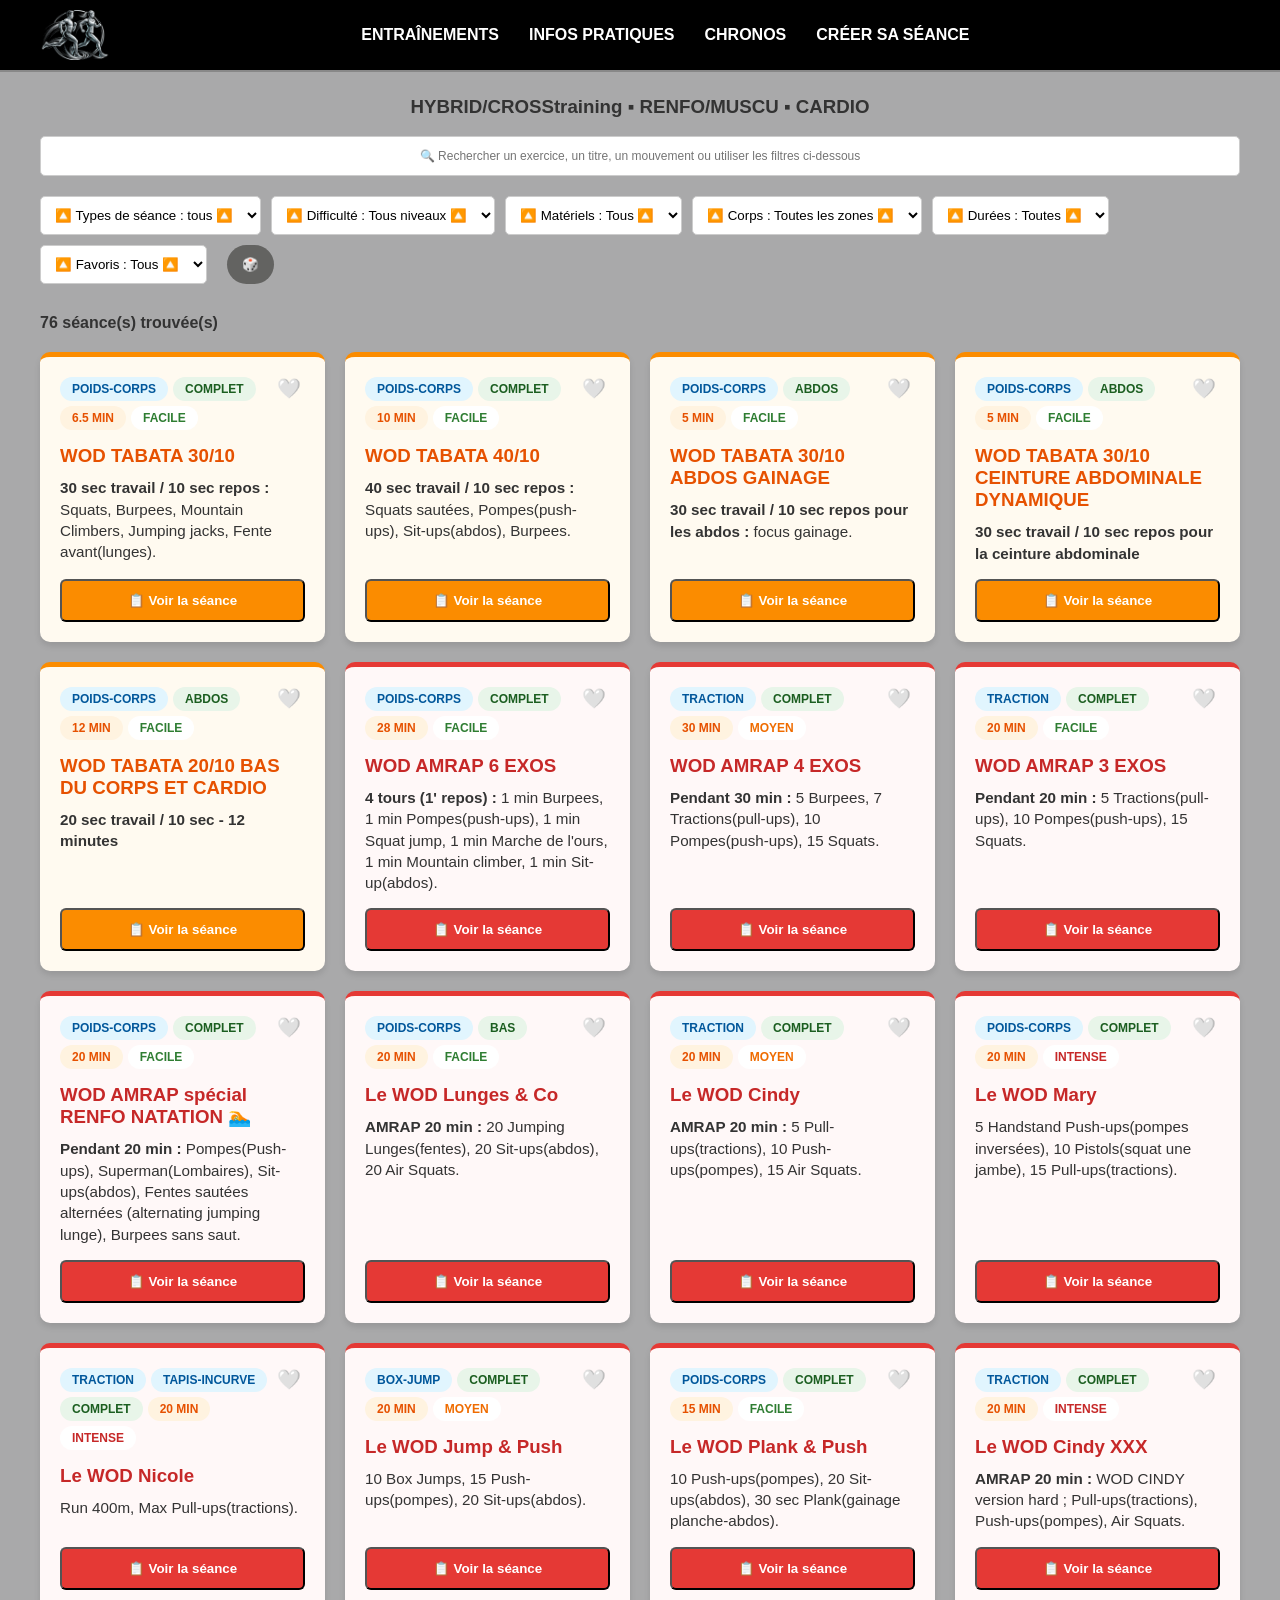
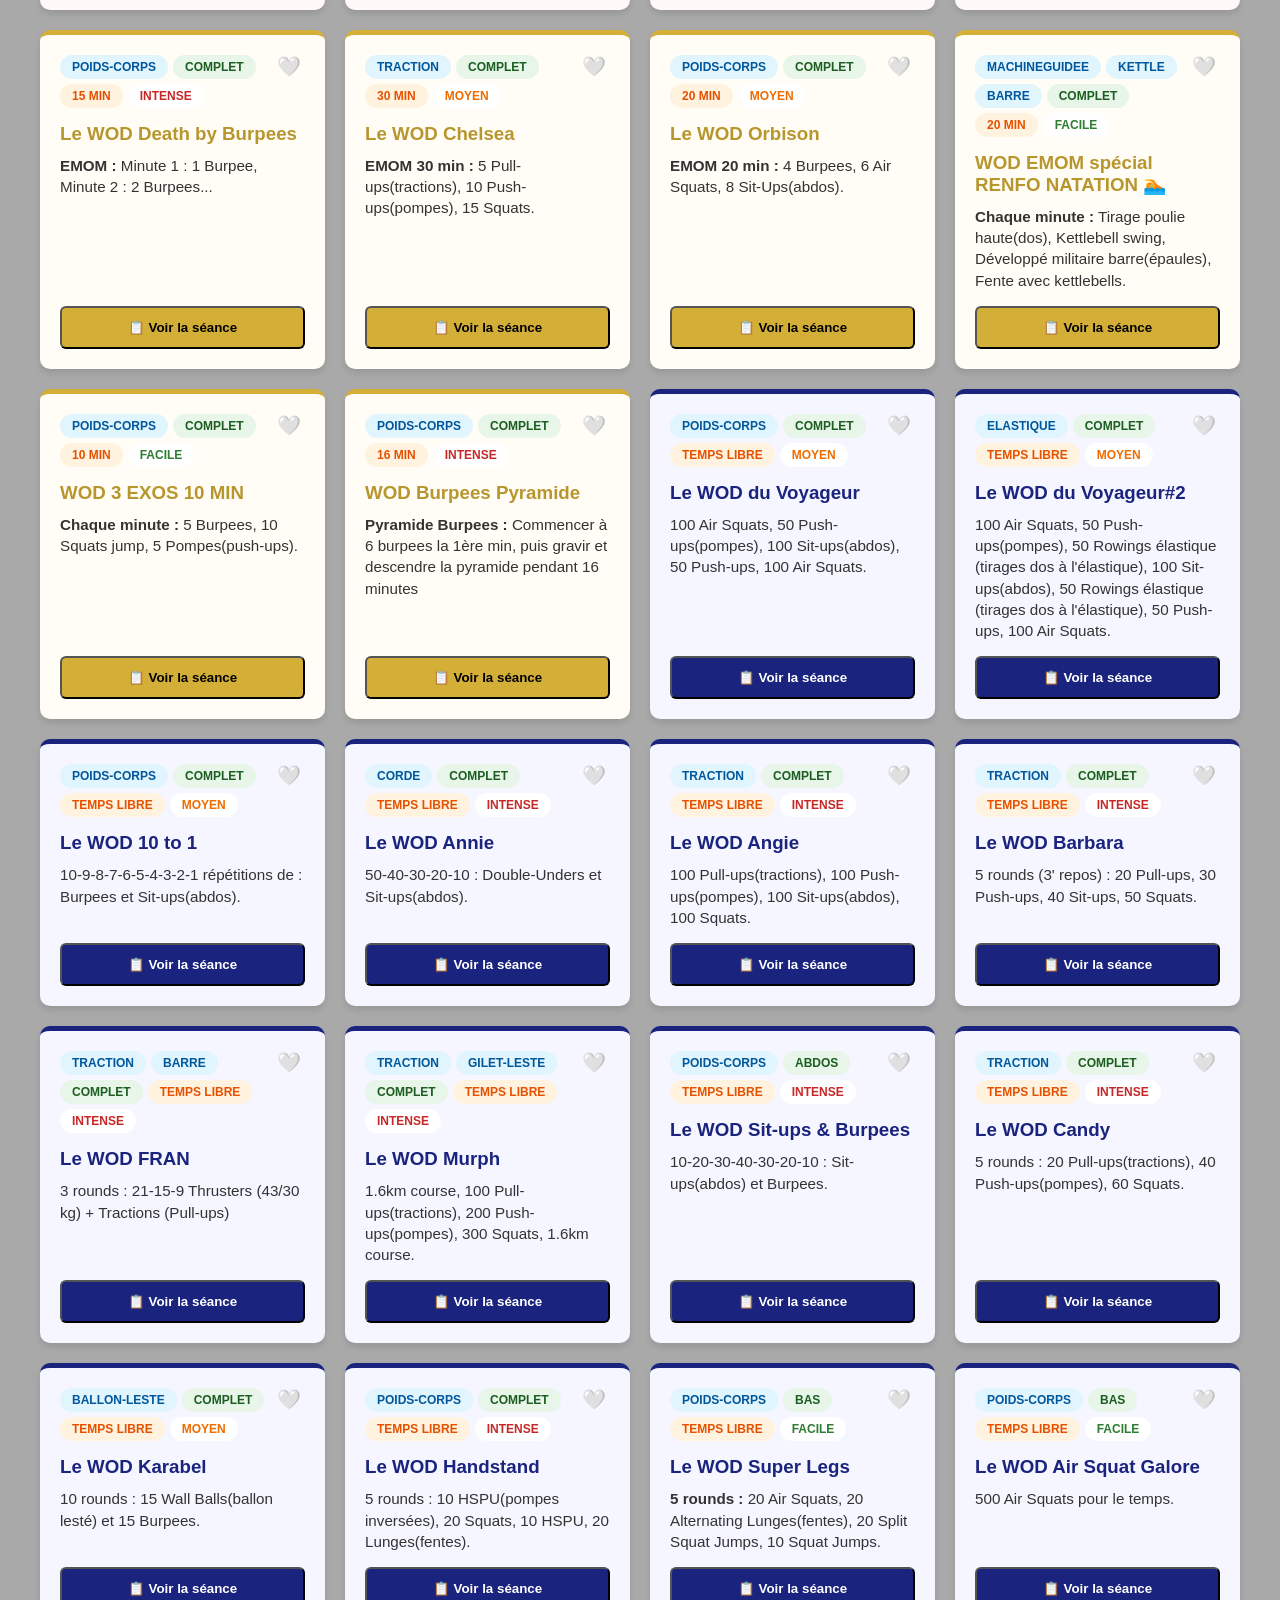
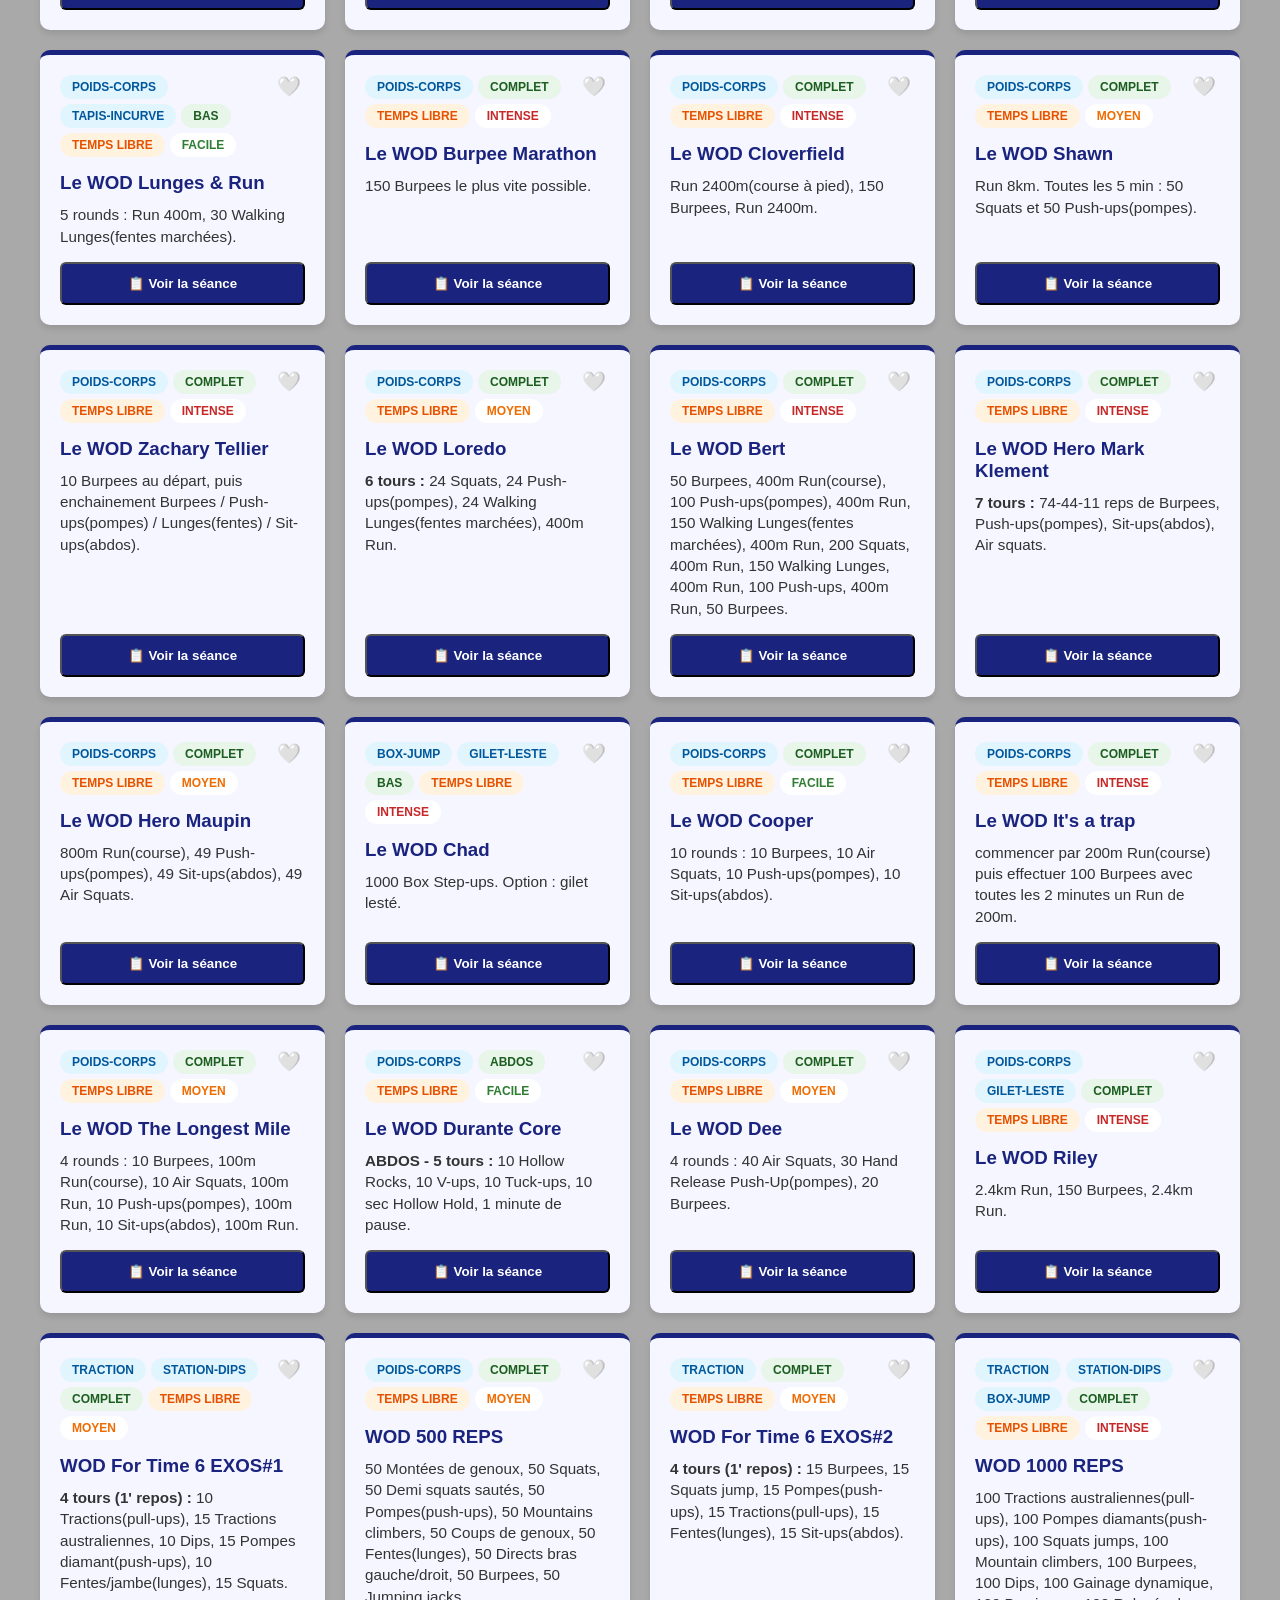
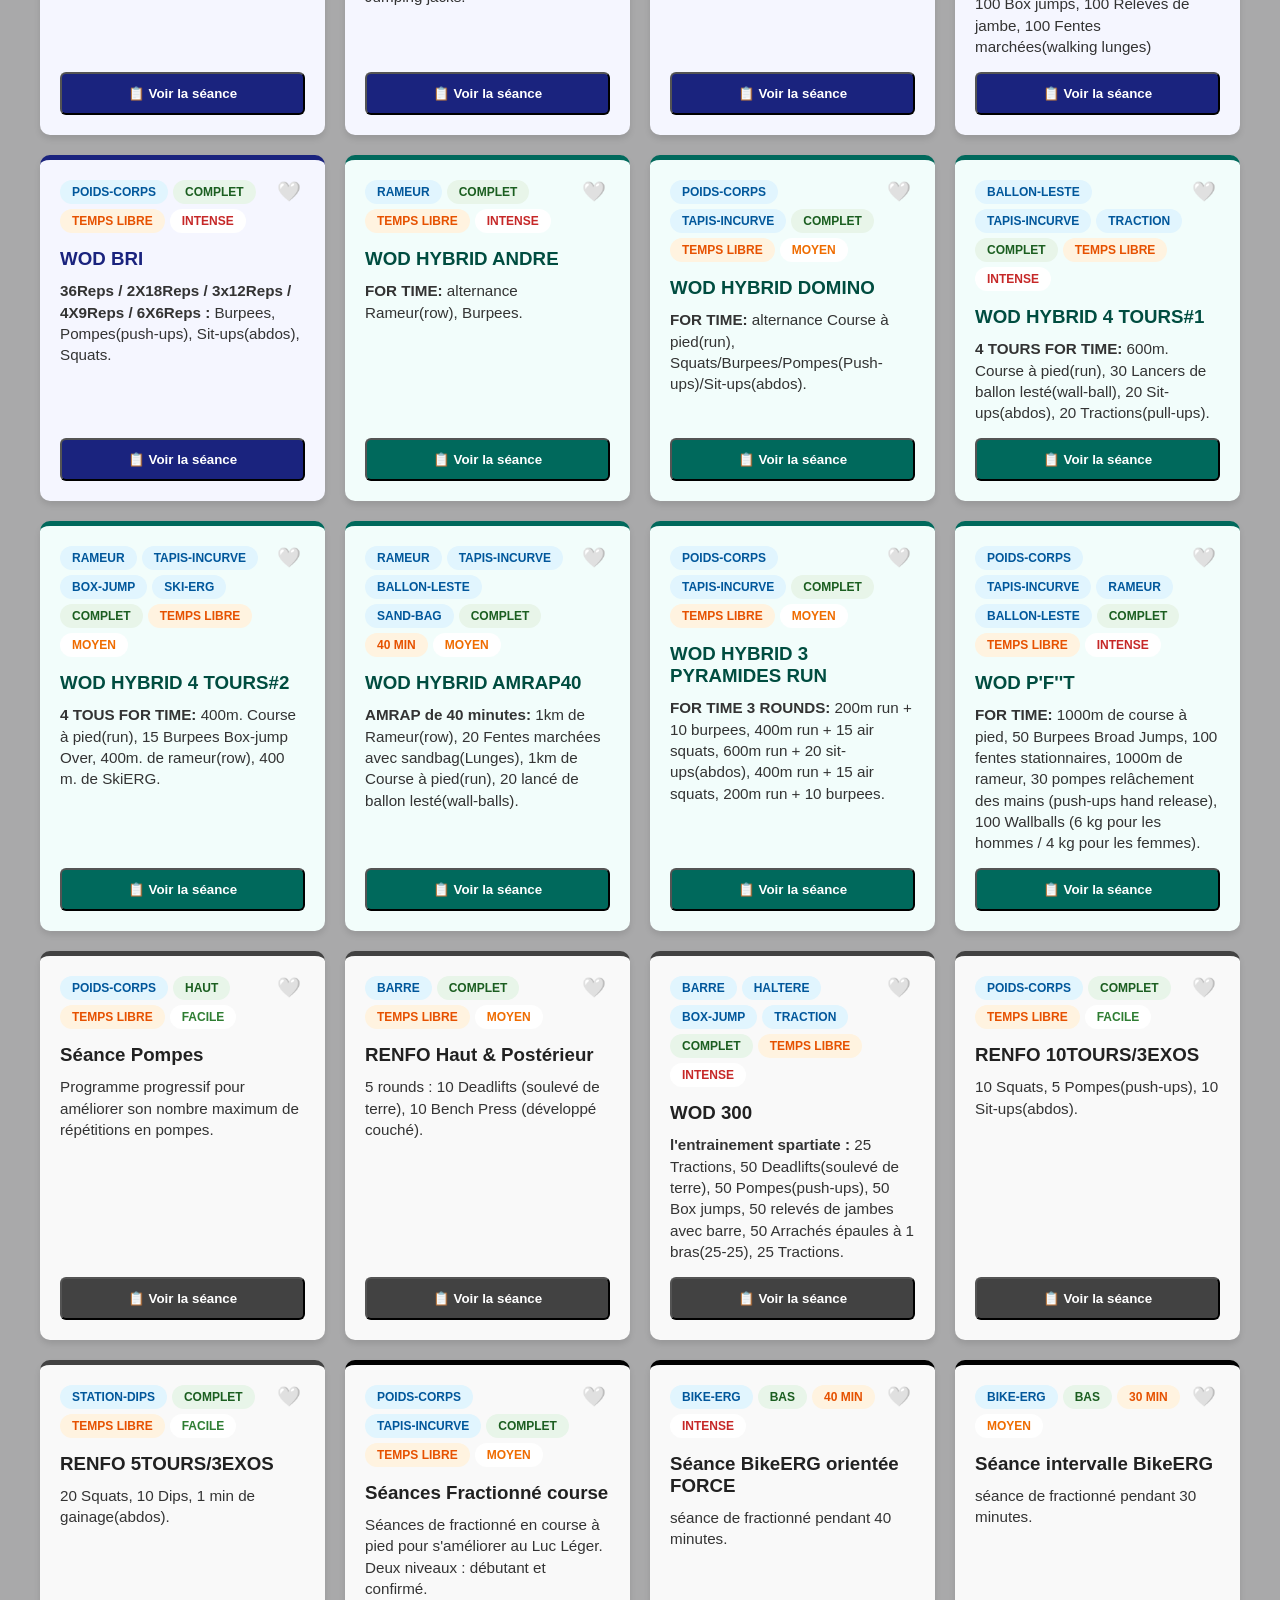
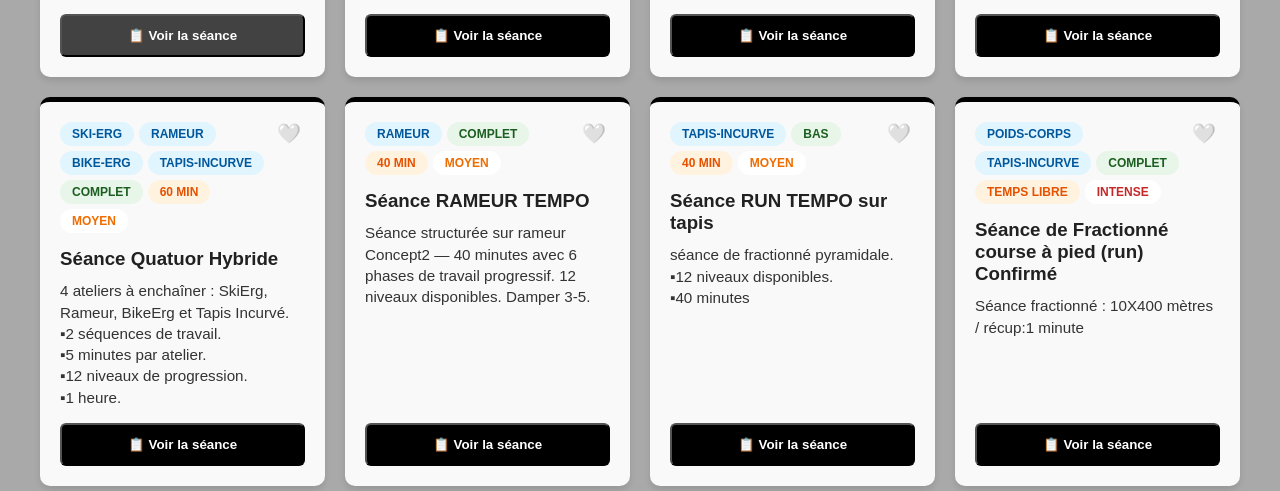
==== index.html @ f2b2681b "Add files via upload" ====
<!DOCTYPE html>
<html lang="fr">
<head>
    <meta charset="UTF-8">
    <meta name="viewport" content="width=device-width, initial-scale=1.0">
    <link rel="icon" type="image/png" href="images/2090184-cddc39_ico.png">
    <title>TOTAL HYBRID TRAINING</title>
    <link rel="stylesheet" href="style.css">
    <style>
        /* Exercice cliquable avec image */
        .modal-ex-img-link {
            color: inherit;
            text-decoration: underline;
            text-decoration-style: dotted;
            text-underline-offset: 3px;
            cursor: pointer;
        }
        .modal-ex-img-link:hover { color: #1a237e; text-decoration-style: solid; }
    </style>
</head>
<body>

<nav>
    <div class="nav-container">
        <div class="logo">
            <a href="index.html">
                <img src="images/ICONETHT_1.png" alt="Logo">
            </a>
        </div>
        <ul>
            <li><a href="index.html">ENTRAÎNEMENTS</a></li>
            <li><a href="infos.html">INFOS PRATIQUES</a></li>
            <li><a href="chrono.html">CHRONOS</a></li>
            <li><a href="seances_perso.html">CRÉER SA SÉANCE</a></li>
        </ul>
        <div class="nav-spacer"></div>
    </div>
</nav>
    
<main>
    <h3 style="text-align: center;">HYBRID/CROSStraining ▪️ RENFO/MUSCU ▪️ CARDIO</h3>

    <div class="search-container" style="margin-bottom: 20px;">
        <input type="text" id="search-input" placeholder="🔍 Rechercher un exercice, un titre, un mouvement ou utiliser les filtres ci-dessous" 
               style="width: 100%; padding: 12px; border-radius: 5px; border: 1px solid #ccc; font-size: 12px;text-align: center; box-sizing: border-box;">
    </div>

    <div class="filter-bar">
        
        <select id="filter-type">
            <option value="all">🔼 Types de séance : tous 🔼</option>
            <option value="AMRAP">AMRAP</option>
            <option value="TABATA">TABATA</option>
            <option value="EMOM">EMOM</option>
            <option value="FOR TIME">FOR TIME</option>
            <option value="HYBRID">HYBRID</option>
            <option value="MUSCU">MUSCU - RENFO</option>
            <option value="CARDIO">CARDIO - FRACTIONNE</option>
        </select>
        
        <select id="levelFilter">
            <option value="all">🔼 Difficulté : Tous niveaux 🔼</option>
            <option value="Facile">Facile 🟢</option>
            <option value="Moyen">Moyen 🟡</option>
            <option value="Intense">Intense 🔴</option>
        </select>
        
        <select id="filter-material">
            <option value="all">🔼 Matériels : Tous 🔼</option>
            <option value="poids-corps">Sans matériel</option>
            <option value="barre">Barre et poids</option>
            <option value="haltere">Haltère</option>
            <option value="traction">Barre de traction</option>
            <option value="rameur">Rameur</option>
            <option value="bike-erg">BikeErg</option>
            <option value="ski-erg">SkiErg</option>
            <option value="tapis-incurve">Tapis de course</option>
            <option value="ballon-leste">Ballon lesté</option>
            <option value="gilet-leste">Gilet lesté</option>
            <option value="box-jump">Box jump</option>
            <option value="station-dips">Station à dips</option>
            <option value="sand-bag">SandBag - Sac lesté</option>
            <option value="elastique">Bande élastique</option>
            <option value="machineguidee">Machine guidée</option>
            <option value="kettle">Kettlebell</option>
            
        </select>

        <select id="filter-body">
            <option value="all">🔼 Corps : Toutes les zones 🔼</option>
            <option value="haut">Haut du corps</option>
            <option value="bas">Bas du corps</option>
            <option value="complet">Corps complet</option>
            <option value="abdos">Abdos / Core</option>
        </select>
        
        <select id="filter-time">
            <option value="all">🔼 Durées : Toutes 🔼</option>
            <option value="court">Moins de 15 min</option>
            <option value="moyen">15 à 30 min</option>
            <option value="long">Plus de 30 min</option>
            <option value="libre">Temps libre / For Time</option>
        </select>
        
        
        <select id="filter-favoris">
            <option value="all">🔼 Favoris : Tous 🔼</option>
            <option value="favoris">❤️ Mes favoris</option>
        </select>

        <button onclick="tirageAleatoire()" class="btn-fun" style="background: #636361; color: #000; font-weight: bold; border: none; padding: 10px 15px; border-radius: 30px; cursor: pointer; margin-left: 10px;">
            🎲
        </button>
    </div>

    <div id="workout-grid" class="card-grid"></div>
</main>

<!-- Bandeau téléchargement PDF 
<div class="ebook-banner">
    <strong>📥 Toutes les séances en PDF</strong>
    <p>Télécharge le recueil complet de séances pour l'avoir hors-ligne ou l'imprimer.</p>
    <a href="docs/SEANCES_CROSSTRAINING.pdf" download class="btn-ebook">⬇ Télécharger le PDF complet</a>
</div> -->

<!-- MODALE SÉANCE -->
<div id="modal-overlay" role="dialog" aria-modal="true" aria-labelledby="modal-title">
    <div id="modal-box">
        <button id="modal-close" aria-label="Fermer">✕</button>
        <div id="modal-header">
            <h2 id="modal-title"></h2>
            <div class="modal-badges" id="modal-badges"></div>
        </div>
        <div id="modal-body"></div>
        <div id="modal-footer">
            <button class="btn-modal-close" onclick="closeModal()">Fermer la fiche</button>
        </div>
    </div>
</div>

<button id="backToTop" title="Retour en haut">↑</button>
<script src="script.js"></script>
</body>
</html>
---- style.css ----
/* --- Base et Typographie --- */
body {
    font-family: sans-serif;
    margin: 0;
    padding: 0;
    background-color: #a9a9aa;
    color: #333;
}

/* --- Navigation --- */
nav {
    background-color: #000;
    color: white;
    border-bottom: 2px solid #888888;
}

.nav-container {
    display: flex;
    align-items: center; 
    justify-content: space-between; 
    padding: 0 40px;
    max-width: 1200px;
    margin: auto;
}

/* Style du Logo */
.logo img {
    height: 50px; 
    width: auto;
    display: block;
    padding: 10px 0;
}

nav ul {
    list-style: none;
    margin: 0;
    padding: 0;
    display: flex;
    flex-direction: row; /* Force l'alignement horizontal */
    flex-wrap: nowrap;   /* Empêche le retour à la ligne */
    justify-content: center; 
    flex-grow: 1; 
}



.nav-spacer {
    width: 20px; 
}

nav ul li {
    position: relative;
}

nav ul li a {
    display: block;
    color: white;
    text-decoration: none;
    padding: 20px 15px; /* On réduit de 25px à 15px pour gagner de la place */
    font-weight: bold;
    transition: background 0.3s;
    white-space: nowrap; /* Empêche un mot long de se couper en deux */
}

nav ul li a:hover {
    background-color: #333;
}

.submenu {
    display: none;
    position: absolute;
    top: 100%;
    left: 0;
    background-color: #d1d1d1;
    min-width: 200px;
    z-index: 1000;
    box-shadow: 0 4px 8px rgba(0,0,0,0.1);
}

.submenu li a {
    color: #000;
    padding: 15px;
    border-bottom: 1px solid #bbb;
}

.submenu li a:hover {
    background-color: #bbb;
}

nav ul li:hover .submenu {
    display: block;
}

/* --- Liens externes --- */
.external-links {
    padding: 10px 40px; 
    font-size: 0.8em;
    font-style: italic;
    text-align: right; 
}

.external-links a {
    text-decoration: none;
    color: #666;
    margin-left: 15px;
    transition: color 0.3s;
}

.external-links a:hover {
    color: #000;
    text-decoration: underline;
}

/* --- Mise en page --- */
main {
    padding: 5px;
    max-width: 1200px;
    margin: auto;
}

main h1, main h2 {
    text-align: center;
}

.filter-bar {
    display: flex;
    gap: 10px;
    margin-bottom: 30px;
    flex-wrap: wrap;
    
}

.filter-bar select {
    padding: 10px;
    border-radius: 5px;
    border: 1px solid #ccc;
    background: white;
}

/* --- Grille et Cartes --- */
.card-grid {
    display: grid;
    grid-template-columns: repeat(auto-fill, minmax(280px, 1fr));
    gap: 20px;
}

.card {
    background: white;
    border-radius: 10px;
    padding: 20px;
    box-shadow: 0 4px 6px rgba(0,0,0,0.1);
    display: flex;
    flex-direction: column;
    justify-content: space-between;
    border-top: 5px solid #333; /* Bordure par défaut */
}

.card h3 { margin: 10px 0; color: #000; }
.card-desc { font-size: 0.95em; line-height: 1.4; margin-bottom: 15px; }

/* --- Couleurs par Type de Séance --- */

/* EMOM - Or */
.card-emom { border-top-color: #d4af37; background: #fffdf5; }
.card-emom h3 { color: #b8962e; }
.card-emom .btn-full { background-color: #d4af37; color: #000; }
.card-emom .btn-full:hover { background-color: #b8962e; }

/* TABATA - ORANGE */
.card-tabata { border-top-color: #fb8c00; background: #fffaf0; }
.card-tabata h3 { color: #e65100; }
.card-tabata .btn-full { background-color: #fb8c00; color: #fff; }
.card-tabata .btn-full:hover { background-color: #ef6c00; }

/* AMRAP - Rouge */
.card-amrap { border-top-color: #e53935; background: #fff8f8; }
.card-amrap h3 { color: #c62828; }
.card-amrap .btn-full { background-color: #e53935; color: #fff; }

/* FOR TIME - Bleu profond */
.card-for-time { border-top-color: #1a237e; background: #f5f6ff; }
.card-for-time h3 { color: #1a237e; }
.card-for-time .btn-full { background-color: #1a237e; color: #fff; }

/* HYBRID - Vert émeraude */
.card-hybrid { border-top-color: #00695c; background: #f2fdfb; }
.card-hybrid h3 { color: #004d40; }
.card-hybrid .btn-full { background-color: #00695c; color: #fff; }

/* MUSCU - Gris anthracite */
.card-muscu { border-top-color: #424242; background: #f9f9f9; }
.card-muscu h3 { color: #212121; }
.card-muscu .btn-full { background-color: #424242; color: #fff; }

/* CARDIO FRACTIONNE - Gris anthracite */
.card-cardio { border-top-color: #000; background: #f9f9f9; }
.card-cardio h3 { color: #212121; }
.card-cardio .btn-full { background-color: #000; color: #fff; }

/* --- Tags --- */
.tag {
    display: inline-block;
    padding: 5px 12px;
    border-radius: 15px;
    font-size: 0.75em;
    font-weight: bold;
    text-transform: uppercase;
    margin-right: 5px;
    margin-bottom: 5px;
}

.tag-material { background-color: #e1f5fe; color: #01579b; }
.tag-body { background-color: #e8f5e9; color: #1b5e20; }
.tag-time { background-color: #fff3e0; color: #e65100; } /* Orange pour le temps */

/* Badges de niveau */
.tag-facile { background-color: #fff; color: #2e7d32; } /* Vert */
.tag-moyen { background-color: #fff; color: #ef6c00; }  /* Orange */
.tag-intense { background-color: #fff; color: #c62828; } /* Rouge */

/* --- Bouton Unique --- */
.btn-full {
    display: block;
    width: 100%;
    padding: 12px 0;
    background-color: #000;
    color: #fff;
    text-align: center;
    text-decoration: none;
    border-radius: 6px;
    font-weight: bold;
    box-sizing: border-box;
    transition: background 0.3s ease;
}

.btn-full:hover {
    background-color: #444;
}

/* --- Bouton Retour en haut --- */
#backToTop {
    display: none; 
    position: fixed; 
    bottom: 20px; 
    right: 30px; 
    z-index: 99; 
    border: none; 
    background-color: #000; 
    color: white; 
    cursor: pointer; 
    padding: 15px; 
    border-radius: 50%;
    font-size: 20px;
    font-weight: bold;
    width: 50px;
    height: 50px;
    box-shadow: 0 4px 8px rgba(0,0,0,0.3);
}

#backToTop:hover {
    background-color: #333;
}

/* --- Responsive et Impression --- */
@media (max-width: 768px) {
    .nav-container { flex-direction: column; }
    .nav-spacer { display: none; }
    nav ul { flex-direction: column; }
    .submenu { position: static; width: 100%; }
}

@media print {
    nav, .filter-bar, .btn-full, .external-links, #backToTop { display: none !important; }
    .card { box-shadow: none; border: 1px solid #000; }
}

/* =============================================
   MODALE SÉANCE
   ============================================= */

/* Overlay sombre derrière la modale */
#modal-overlay {
    display: none;
    position: fixed;
    inset: 0;
    background: rgba(0, 0, 0, 0.75);
    z-index: 1000;
    backdrop-filter: blur(3px);
    -webkit-backdrop-filter: blur(3px);
    padding: 20px;
    box-sizing: border-box;
    overflow-y: auto;
    align-items: flex-start;
    justify-content: center;
}

#modal-overlay.open {
    display: flex;
}

/* Boîte principale de la modale */
#modal-box {
    background: #fff;
    border-radius: 12px;
    width: 100%;
    max-width: 640px;
    margin: auto;
    overflow: hidden;
    box-shadow: 0 20px 60px rgba(0,0,0,0.4);
    animation: modalIn 0.22s ease-out;
    position: relative;
}

@keyframes modalIn {
    from { opacity: 0; transform: translateY(20px) scale(0.97); }
    to   { opacity: 1; transform: translateY(0) scale(1); }
}

/* Bandeau couleur en haut selon le type */
#modal-header {
    padding: 22px 24px 16px;
    border-bottom: 1px solid #eee;
}

#modal-header h2 {
    margin: 0 32px 10px 0;
    font-size: 1.3em;
    line-height: 1.2;
    color: #000;
    font-weight: 900;
    text-transform: uppercase;
    letter-spacing: 0.03em;
}

/* Badges dans la modale */
.modal-badges {
    display: flex;
    flex-wrap: wrap;
    gap: 6px;
    margin-top: 8px;
}

.modal-badge {
    display: inline-block;
    padding: 4px 10px;
    border-radius: 20px;
    font-size: 0.72em;
    font-weight: bold;
    text-transform: uppercase;
    letter-spacing: 0.05em;
}

.modal-badge-type   { background: #222; color: #fff; }
.modal-badge-body   { background: #e8f5e9; color: #1b5e20; }
.modal-badge-time   { background: #fff3e0; color: #e65100; }
.modal-badge-mat    { background: #e1f5fe; color: #01579b; }
.modal-badge-level-facile  { background: #e8f5e9; color: #2e7d32; }
.modal-badge-level-moyen   { background: #fff8e1; color: #ef6c00; }
.modal-badge-level-intense { background: #fce4ec; color: #c62828; }

/* Corps de la modale */
#modal-body {
    padding: 20px 24px;
}

/* Bloc description principale */
.modal-section-title {
    font-size: 0.78em;
    font-weight: 800;
    text-transform: uppercase;
    letter-spacing: 0.1em;
    color: #888;
    margin: 0 0 6px;
}

.modal-format-label {
    font-size: 1.05em;
    font-weight: 800;
    color: #000;
    margin: 0 0 10px;
    text-transform: uppercase;
    letter-spacing: 0.04em;
}

.modal-intro {
    font-size: 0.92em;
    color: #555;
    margin: 0 0 8px;
    font-style: italic;
}

.modal-exercises {
    list-style: none;
    padding: 0;
    margin: 0 0 16px;
}

.modal-exercises li {
    padding: 7px 0 7px 20px;
    border-bottom: 1px solid #f0f0f0;
    font-size: 0.95em;
    color: #222;
    position: relative;
    line-height: 1.4;
}

.modal-exercises li:last-child {
    border-bottom: none;
}

.modal-exercises li::before {
    content: '▸';
    position: absolute;
    left: 0;
    color: #aaa;
    font-size: 0.8em;
    top: 9px;
}

/* Bloc Version Scaled */
.modal-scaled {
    background: #f7f7f7;
    border-radius: 8px;
    padding: 14px 16px;
    margin: 12px 0;
}

.modal-scaled .modal-section-title {
    color: #666;
    margin-bottom: 4px;
}

.modal-scaled .modal-exercises li {
    border-bottom-color: #eaeaea;
}

.modal-scaled .modal-intro {
    color: #666;
}

/* Bloc Conseil */
.modal-conseil {
    background: #fffbf0;
    border-left: 4px solid #d4af37;
    border-radius: 0 6px 6px 0;
    padding: 10px 14px;
    margin-top: 14px;
    font-size: 0.88em;
    color: #555;
    font-style: italic;
    line-height: 1.5;
}

.modal-conseil strong {
    display: block;
    font-size: 0.78em;
    text-transform: uppercase;
    letter-spacing: 0.08em;
    color: #b8962e;
    margin-bottom: 4px;
    font-style: normal;
}

/* Couleur de l'accent selon le type */
#modal-box.type-emom     { border-top: 5px solid #d4af37; }
#modal-box.type-amrap    { border-top: 5px solid #e53935; }
#modal-box.type-tabata   { border-top: 5px solid #fb8c00; }
#modal-box.type-for-time { border-top: 5px solid #1a237e; }
#modal-box.type-hybrid    { border-top: 5px solid #00695c; }
#modal-box.type-muscu    { border-top: 5px solid #424242; }
#modal-box.type-cardio   { border-top: 5px solid #000; }

#modal-box.type-emom   .modal-badge-type { background: #d4af37; color: #000; }
#modal-box.type-amrap  .modal-badge-type { background: #e53935; }
#modal-box.type-tabata .modal-badge-type { background: #fb8c00; }
#modal-box.type-for-time .modal-badge-type { background: #1a237e; }
#modal-box.type-hybrid  .modal-badge-type { background: #00695c; }
#modal-box.type-muscu  .modal-badge-type { background: #424242; }
#modal-box.type-cardio .modal-badge-type { background: #000; }

/* Bouton fermer */
#modal-close {
    position: absolute;
    top: 14px;
    right: 14px;
    background: #f0f0f0;
    border: none;
    border-radius: 50%;
    width: 34px;
    height: 34px;
    font-size: 18px;
    cursor: pointer;
    display: flex;
    align-items: center;
    justify-content: center;
    color: #555;
    transition: background 0.2s;
    line-height: 1;
    z-index: 10;
}

#modal-close:hover { background: #ddd; color: #000; }

/* Pied de modale */
#modal-footer {
    padding: 14px 24px 20px;
    border-top: 1px solid #eee;
    text-align: center;
}

#modal-footer .btn-modal-close {
    display: inline-block;
    padding: 10px 28px;
    background: #000;
    color: #fff;
    border: none;
    border-radius: 6px;
    font-weight: bold;
    font-size: 0.9em;
    cursor: pointer;
    transition: background 0.2s;
    letter-spacing: 0.05em;
}

#modal-footer .btn-modal-close:hover { background: #333; }

/* Bouton charger dans créer sa séance */
.btn-modal-charger {
    display: inline-block;
    padding: 10px 20px;
    background: #1a237e;
    color: #fff;
    border: none;
    border-radius: 6px;
    font-weight: bold;
    font-size: 0.9em;
    cursor: pointer;
    transition: background 0.2s;
    letter-spacing: 0.05em;
    margin-bottom: 10px;
    width: 100%;
}
.btn-modal-charger:hover { background: #283593; }

/* =============================================
   BANDEAU EBOOK EN BAS DE PAGE
   ============================================= */
.ebook-banner {
    background: #111;
    color: #fff;
    text-align: center;
    padding: 22px 20px;
    margin-top: 40px;
}

.ebook-banner p {
    margin: 0 0 10px;
    font-size: 0.95em;
    color: #ccc;
}

.ebook-banner strong {
    color: #fff;
    display: block;
    font-size: 1.05em;
    margin-bottom: 4px;
}

.ebook-banner a.btn-ebook {
    display: inline-block;
    background: #b6d73c;
    color: #000;
    font-weight: bold;
    padding: 11px 28px;
    border-radius: 6px;
    text-decoration: none;
    font-size: 0.9em;
    letter-spacing: 0.05em;
    transition: background 0.2s;
}

.ebook-banner a.btn-ebook:hover { background: #a0c030; }

/* =============================================
   RESPONSIVE MODALE
   ============================================= */
@media (max-width: 600px) {
    #modal-overlay {
        padding: 0;
        align-items: flex-end;
    }
    #modal-box {
        border-radius: 16px 16px 0 0;
        max-width: 100%;
        margin: 0;
        max-height: 92vh;
        overflow-y: auto;
        animation: modalInMobile 0.25s ease-out;
    }
    @keyframes modalInMobile {
        from { opacity: 0; transform: translateY(40px); }
        to   { opacity: 1; transform: translateY(0); }
    }
    #modal-header h2 { font-size: 1.1em; }
}
/* =============================================
   RUN TEMPO — SÉLECTEUR DE NIVEAU
   ============================================= */

.run-tempo-selector {
    margin-bottom: 14px;
}

.niveau-buttons {
    display: flex;
    flex-wrap: wrap;
    gap: 7px;
    margin-top: 6px;
}

.btn-niveau {
    width: 38px;
    height: 38px;
    border-radius: 50%;
    border: 2px solid #ccc;
    background: #f5f5f5;
    font-weight: bold;
    font-size: 0.9em;
    cursor: pointer;
    transition: all 0.15s ease;
    color: #555;
    display: flex;
    align-items: center;
    justify-content: center;
}

.btn-niveau:hover {
    border-color: #000;
    background: #eee;
    color: #000;
}

.btn-niveau.active {
    background: #000;
    border-color: #000;
    color: #fff;
    transform: scale(1.1);
}

.type-cardio .btn-niveau.active {
    background: #000;
    border-color: #000;
}

/* Liste des phases */
.run-tempo-list {
    margin: 8px 0 0 !important;
}

.run-tempo-list li {
    display: flex;
    justify-content: space-between;
    align-items: center;
    padding: 6px 10px 6px 20px !important;
    gap: 10px;
}

.run-tempo-list li::before {
    content: '' !important;
}

.run-min {
    font-size: 0.82em;
    color: #888;
    white-space: nowrap;
    min-width: 70px;
}

.run-speed {
    font-size: 0.92em;
    font-weight: 600;
    text-align: right;
}

.run-effort {
    background: #fff8e1;
    border-bottom-color: #ffe082 !important;
}

.run-effort .run-speed {
    color: #e65100;
}

.run-recup {
    background: #f1f8e9;
    border-bottom-color: #dcedc8 !important;
}

.run-recup .run-speed {
    color: #558b2f;
    font-style: italic;
    font-weight: 400;
}

/* =============================================
   CONSEILS — BLOCS DE CONTENU MODALE
   ============================================= */

.conseil-texte p {
    font-size: 0.93em;
    line-height: 1.6;
    color: #333;
    margin: 0 0 8px;
}

.conseil-texte p:empty {
    display: none;
}

.conseil-media {
    margin-bottom: 4px;
}

/* =============================================
   BOUTON FAVORI
   ============================================= */
.btn-favori {
    background: none;
    border: none;
    font-size: 1.2em;
    cursor: pointer;
    padding: 2px 4px;
    line-height: 1;
    flex-shrink: 0;
    transition: transform 0.15s;
}
.btn-favori:hover { transform: scale(1.3); }
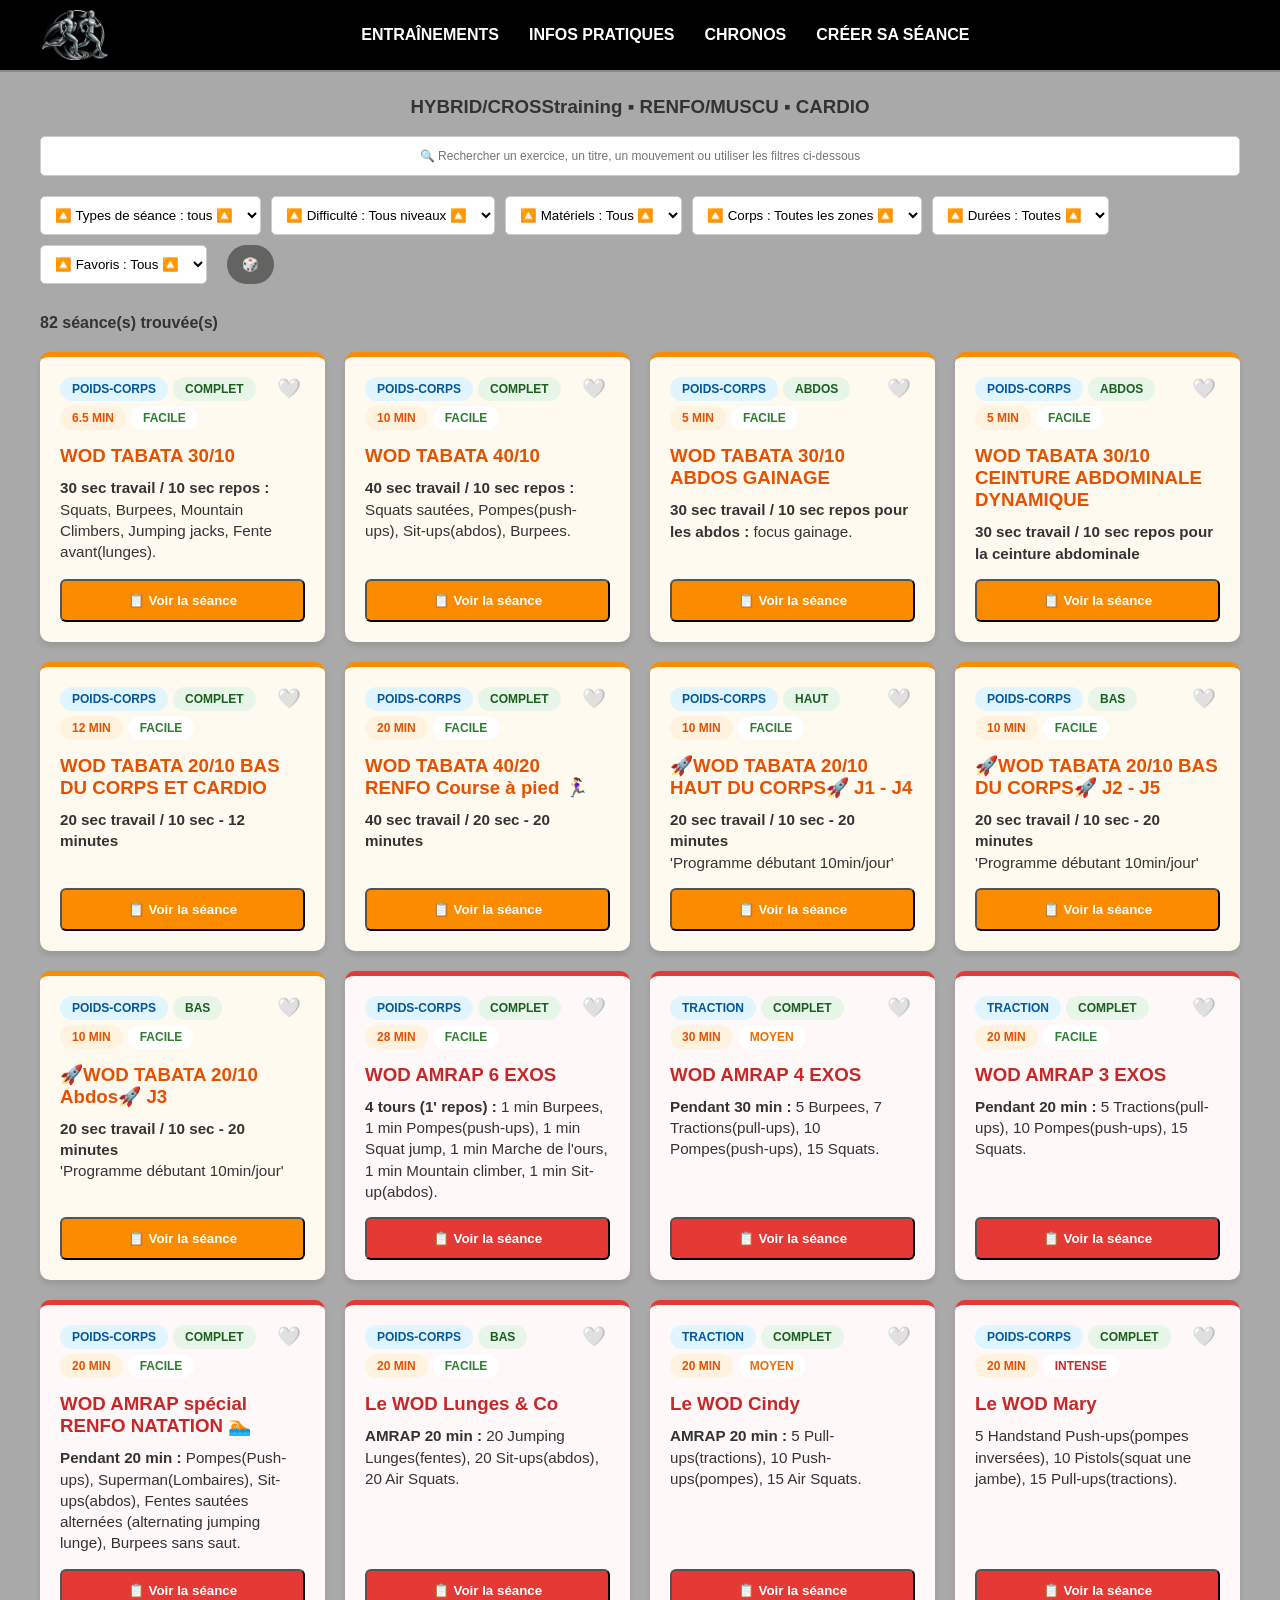
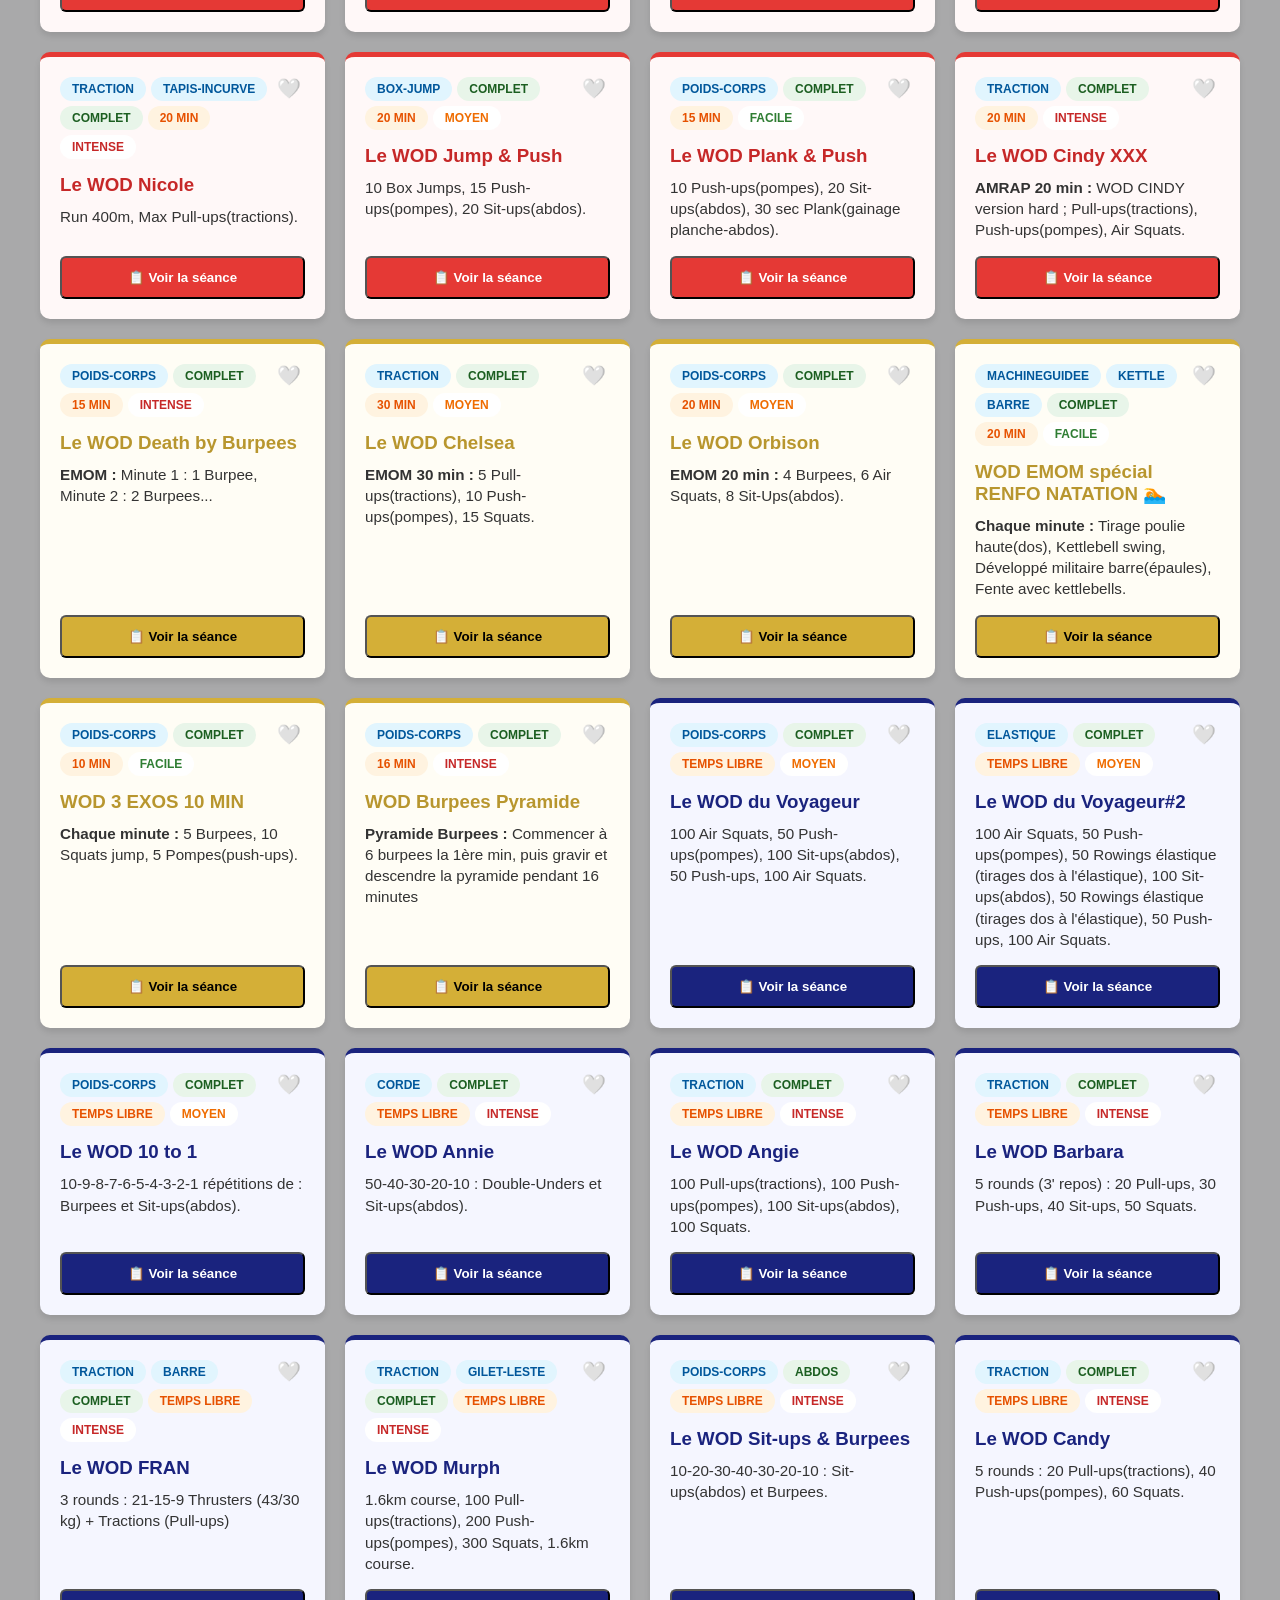
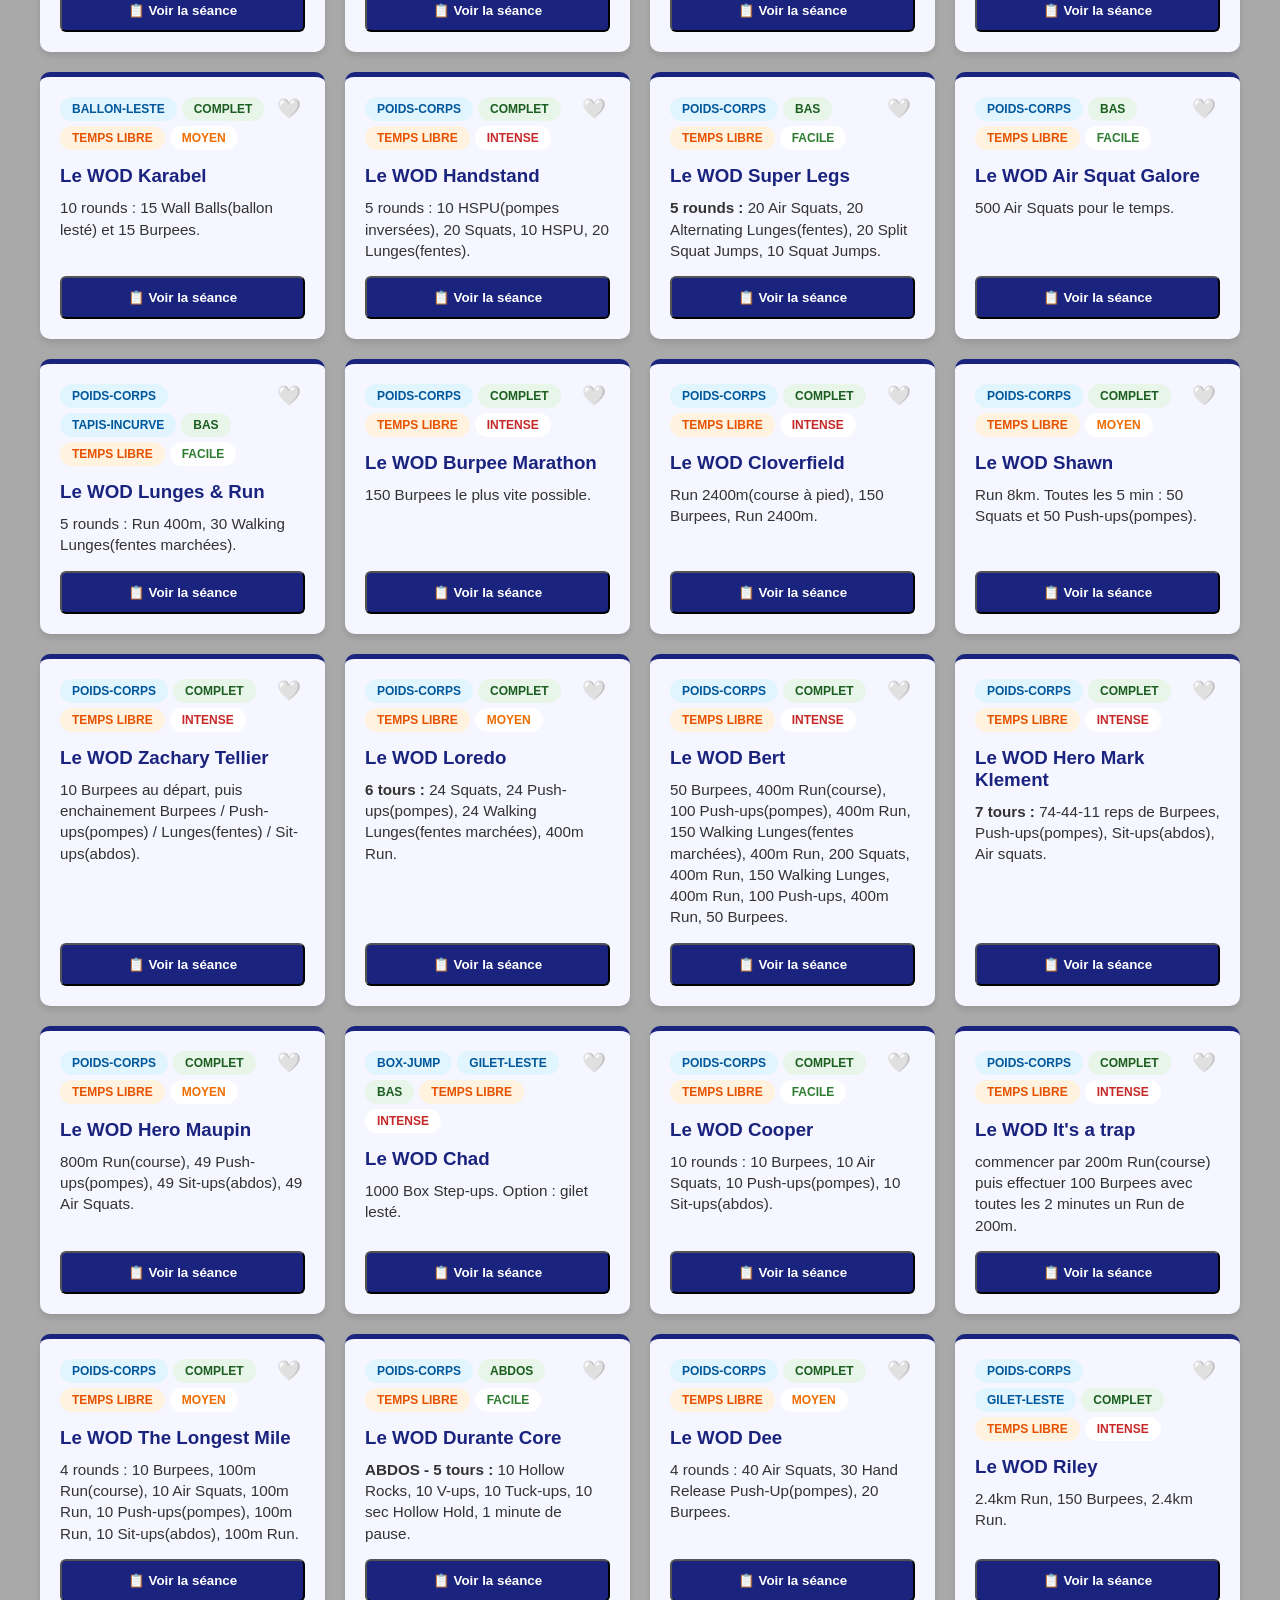
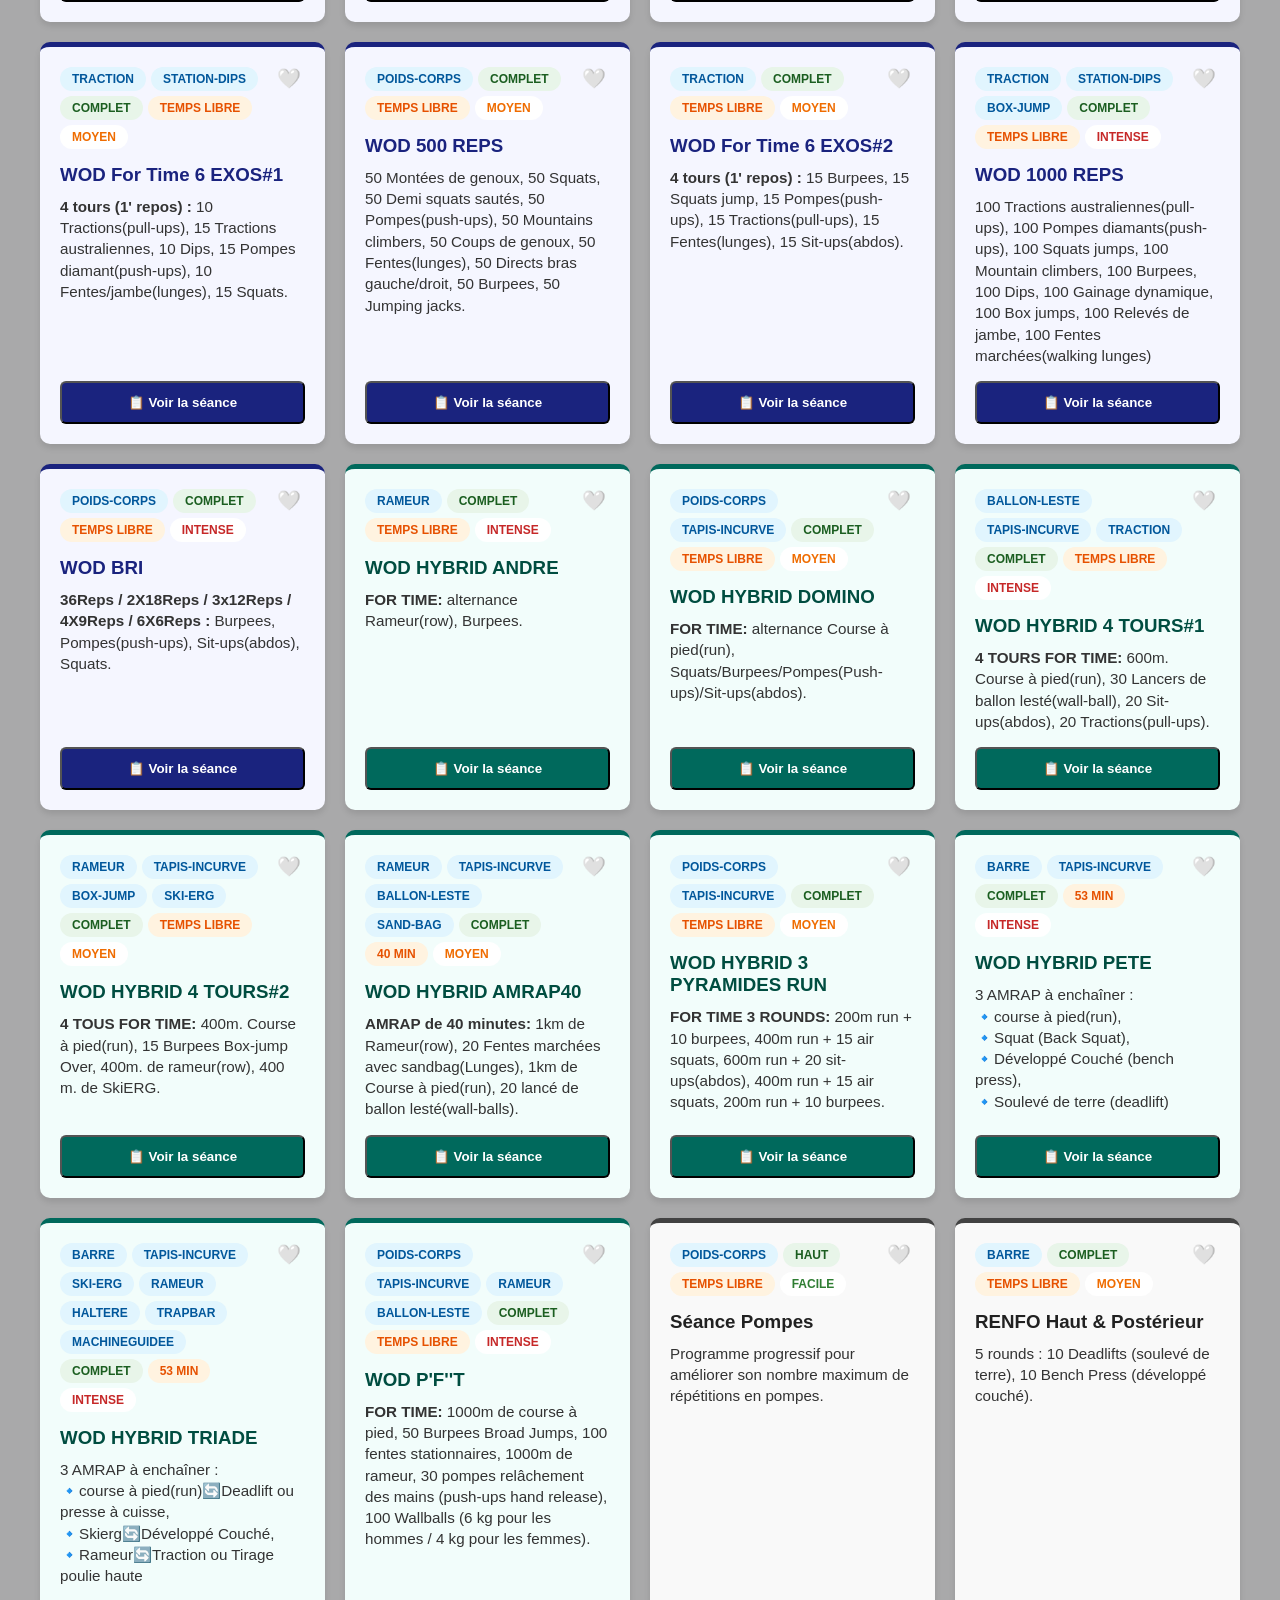
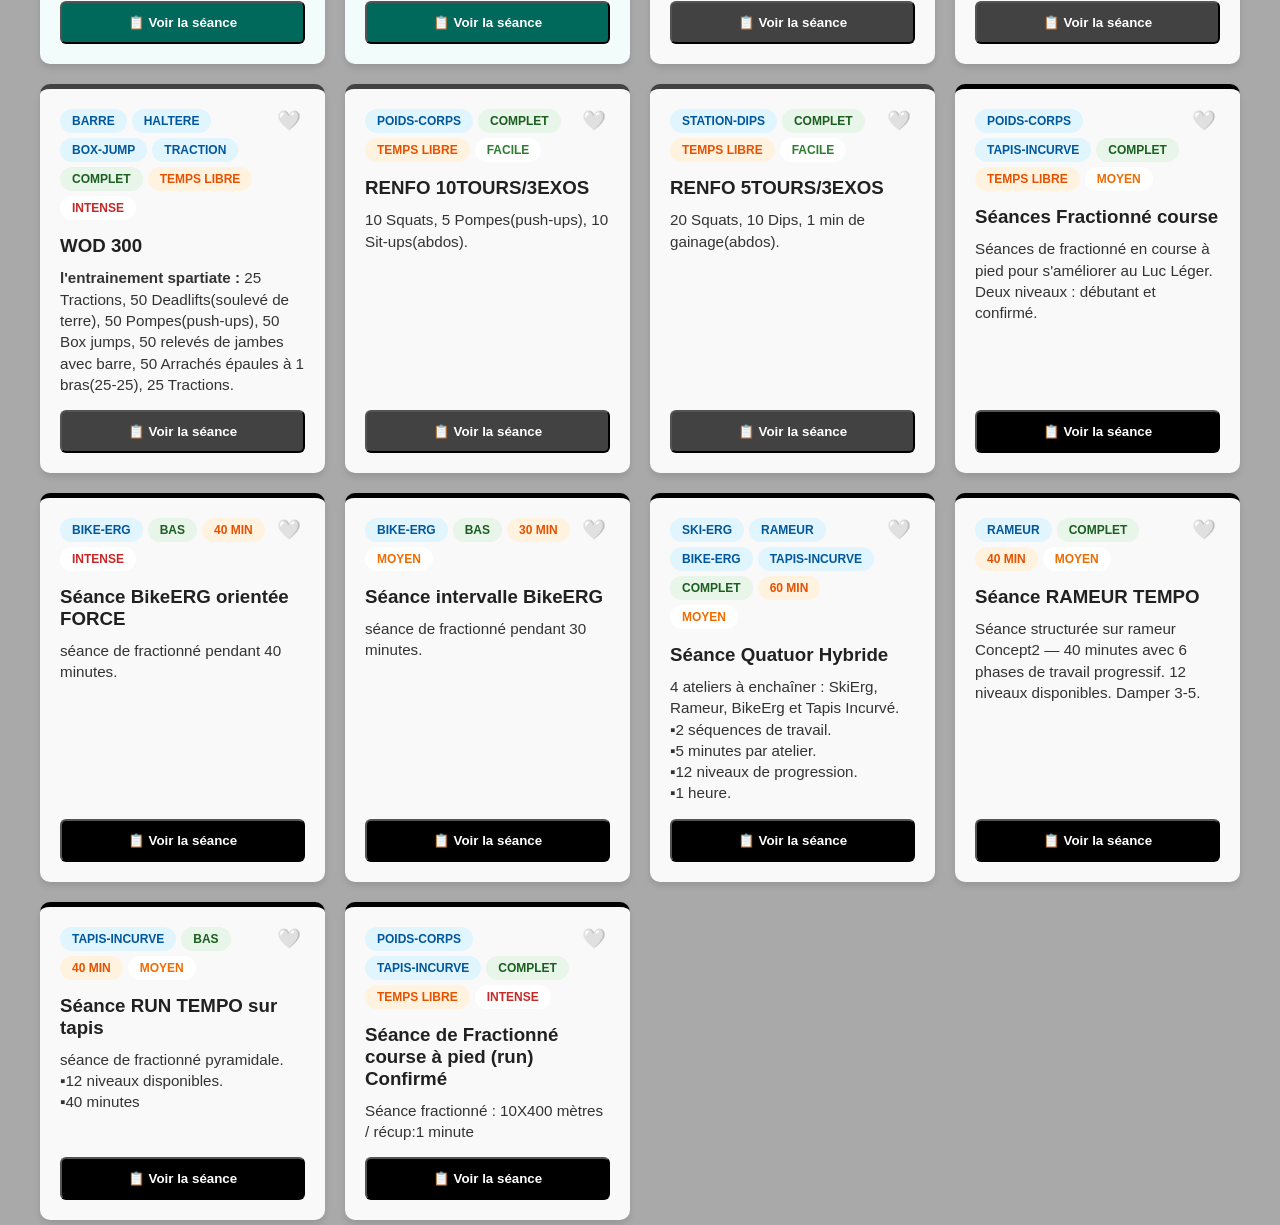
==== commit 769528b0: "Add files via upload" ====
--- a/index.html
+++ b/index.html
@@ -70,6 +70,7 @@
             <option value="poids-corps">Sans matériel</option>
             <option value="barre">Barre et poids</option>
             <option value="haltere">Haltère</option>
+            <option value="trapbar">Trap Bar</option>
             <option value="traction">Barre de traction</option>
             <option value="rameur">Rameur</option>
             <option value="bike-erg">BikeErg</option>
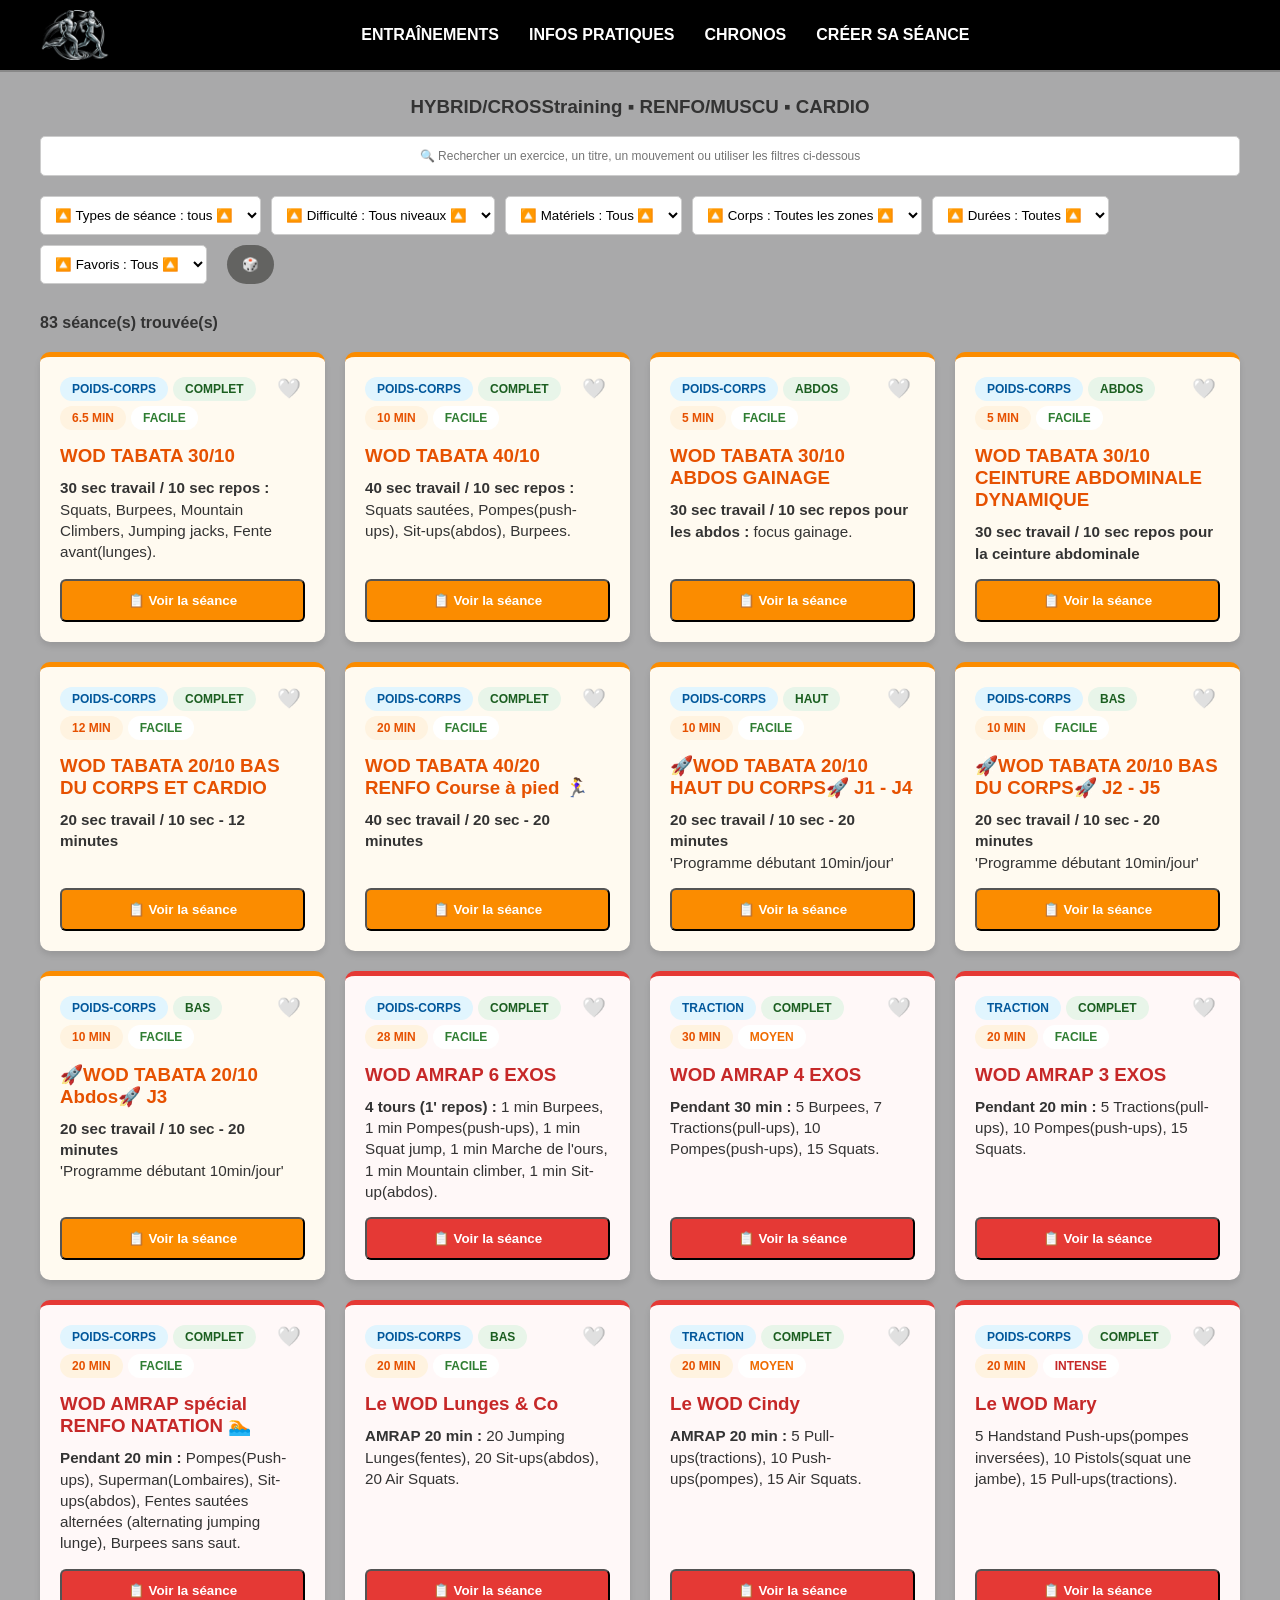
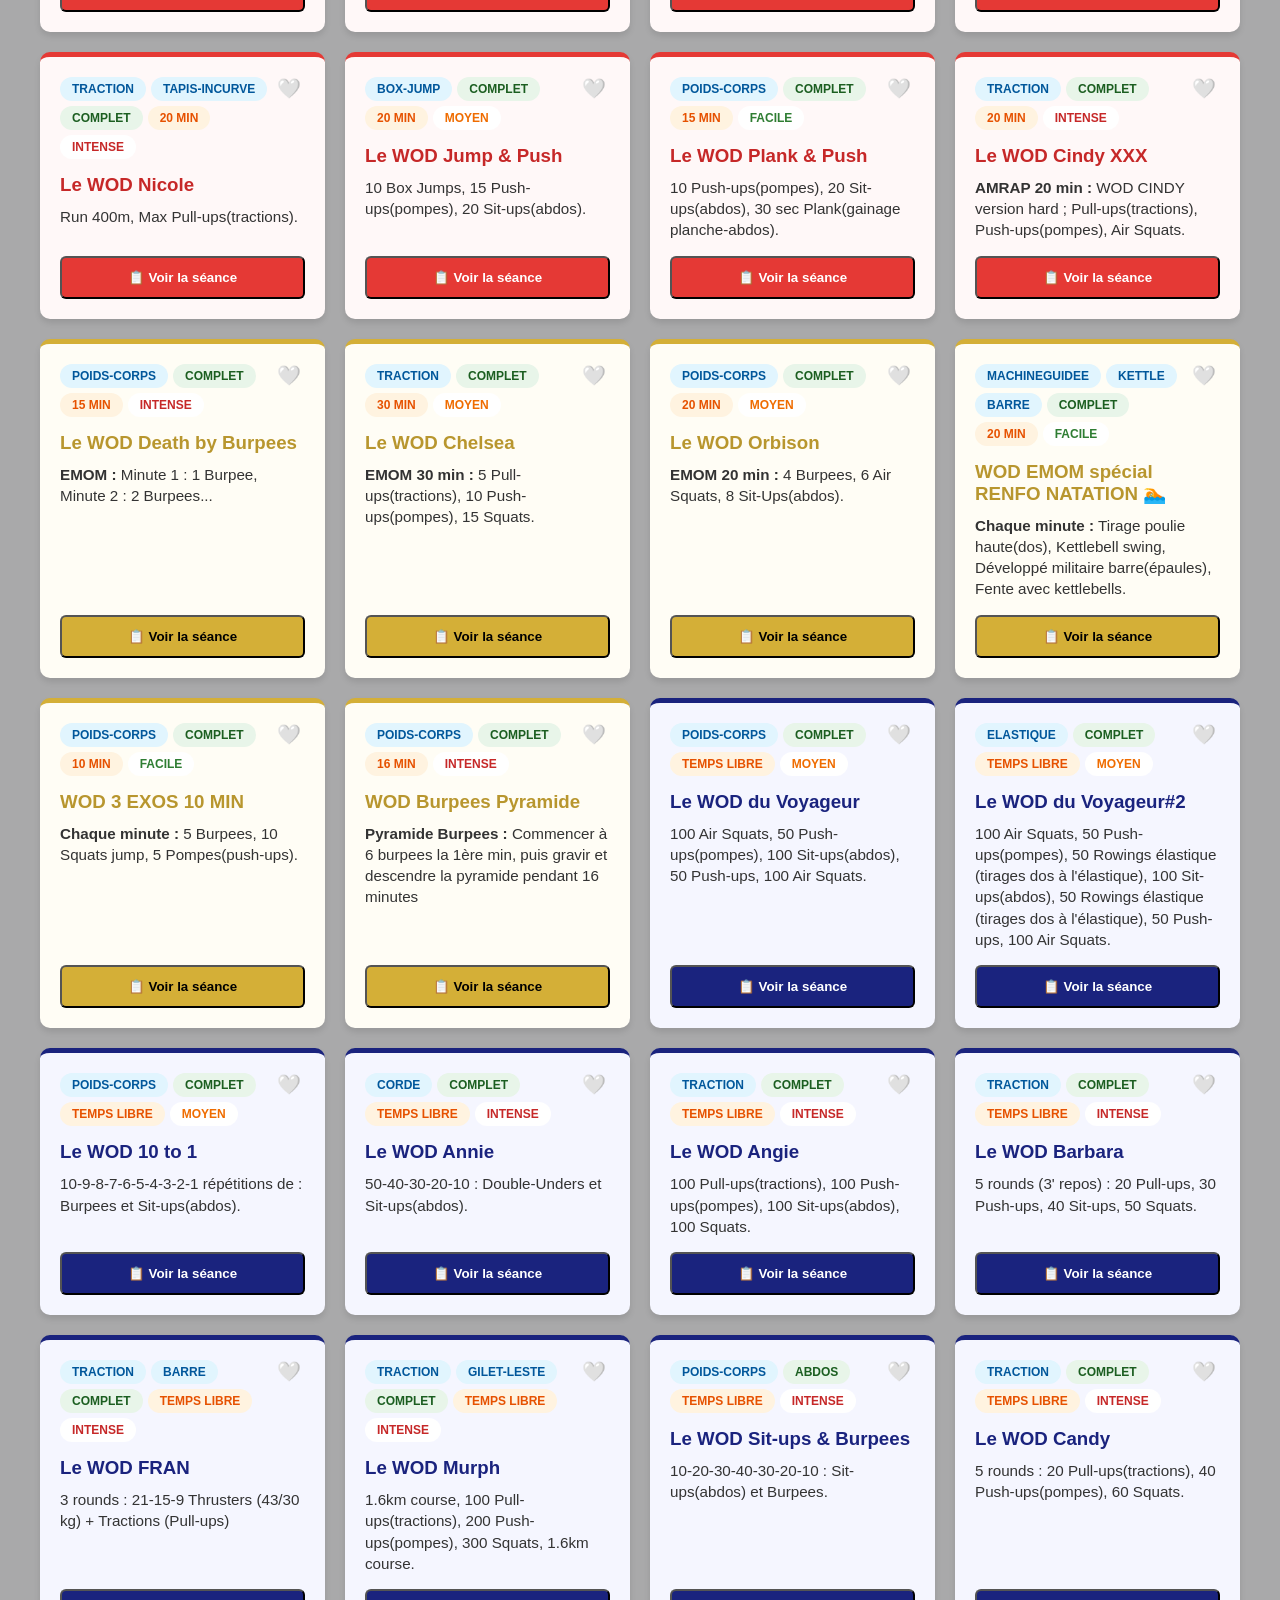
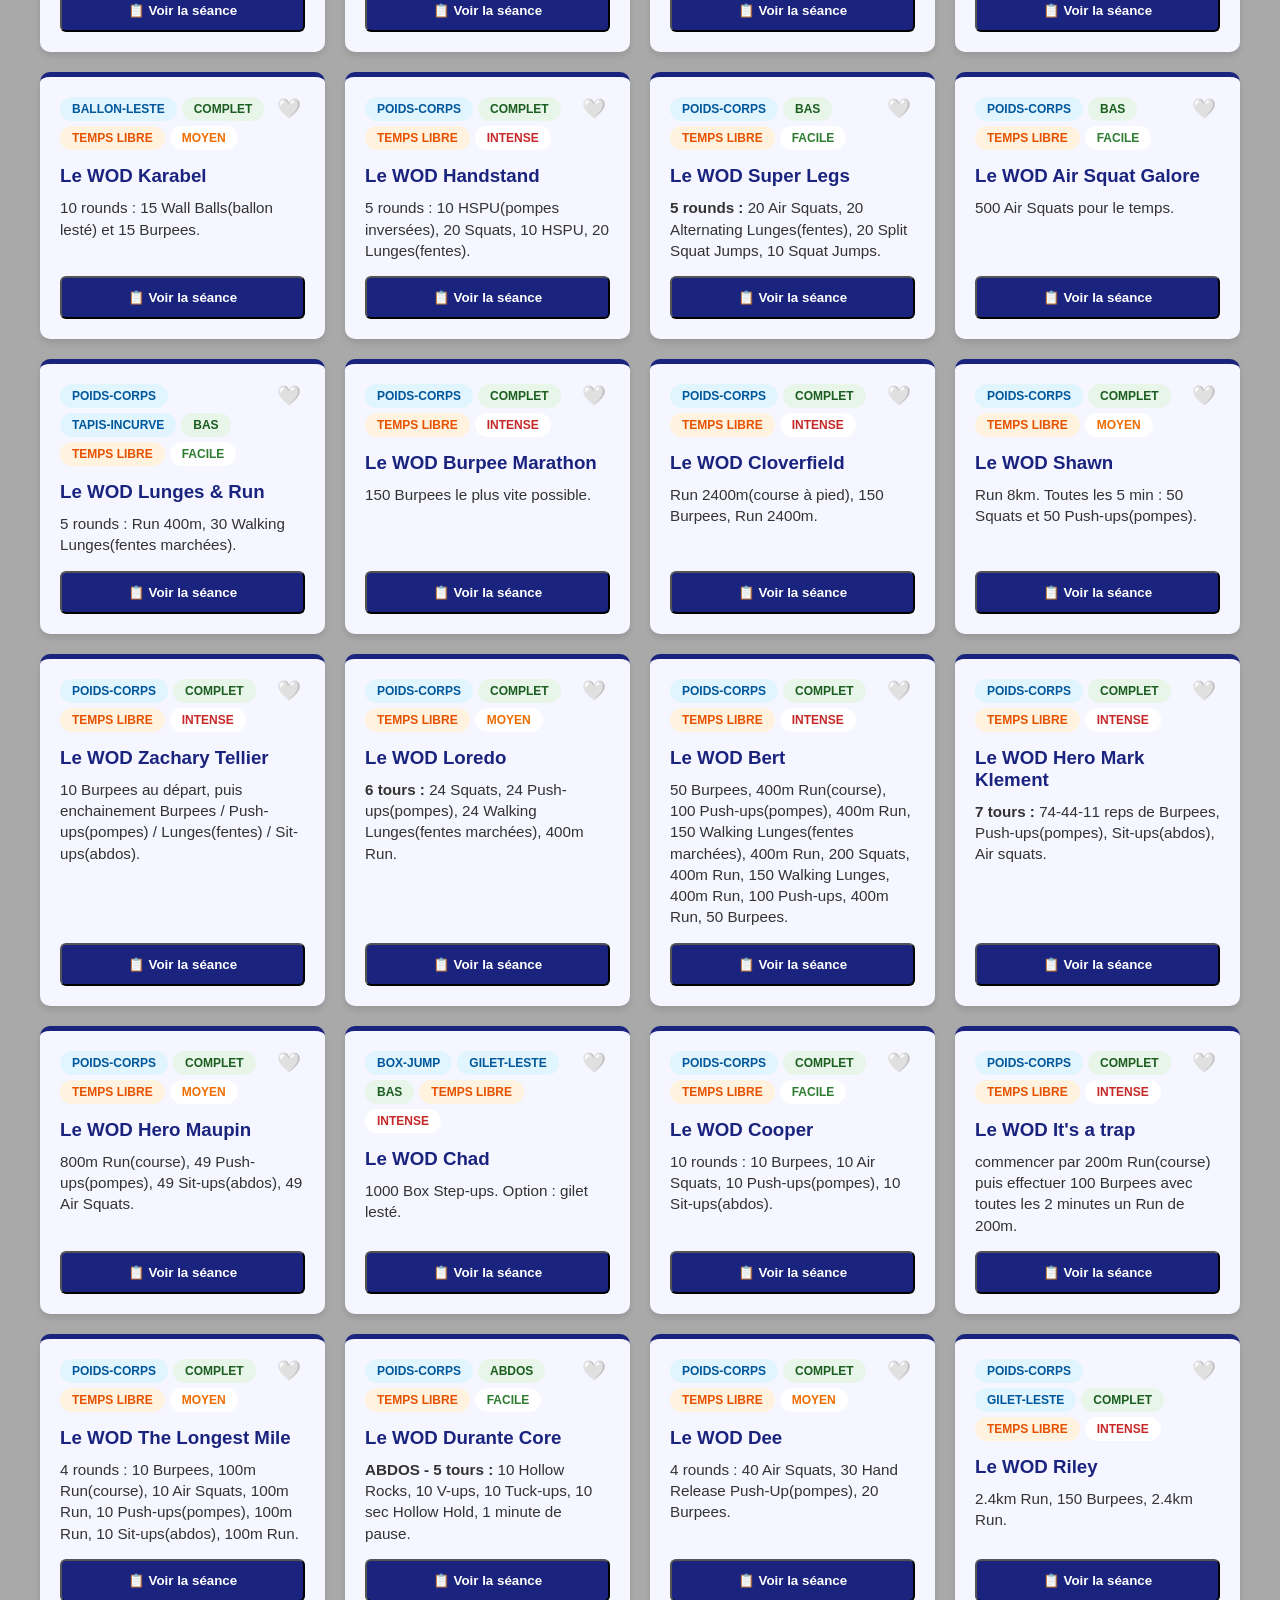
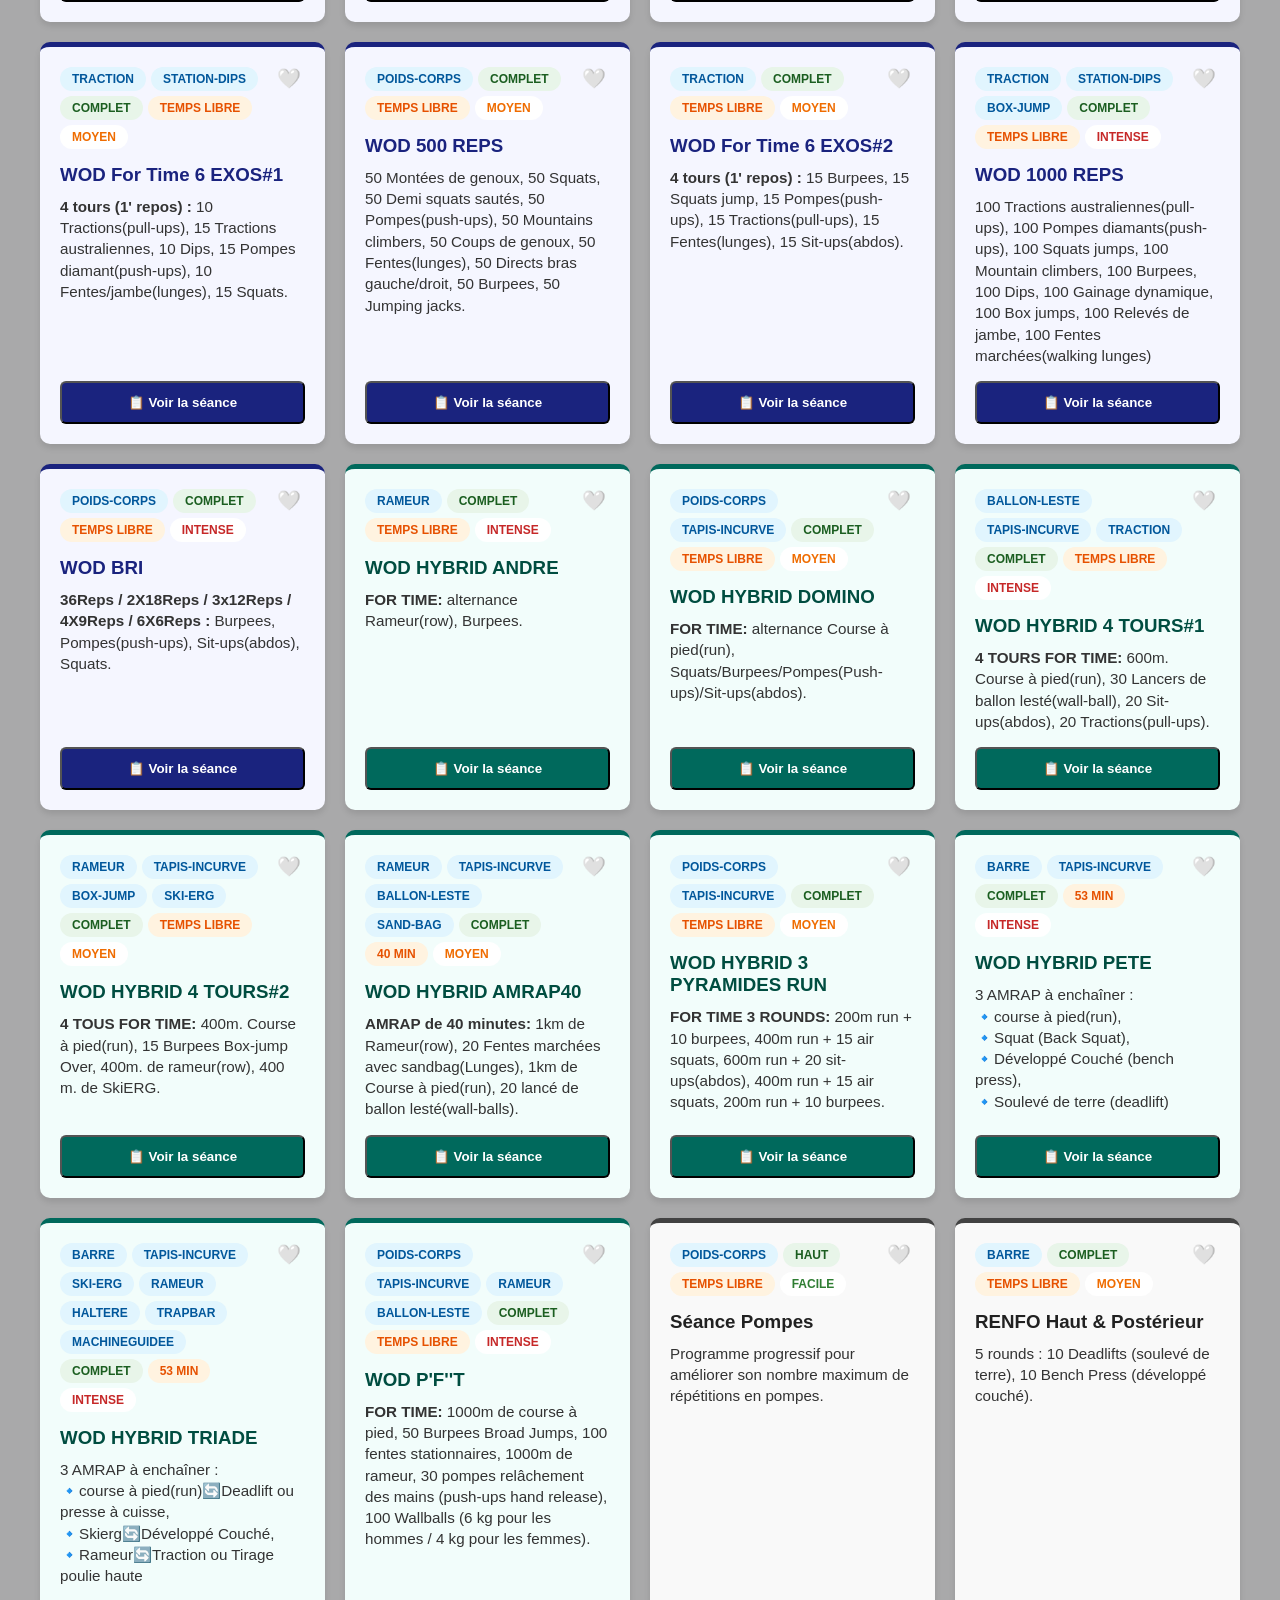
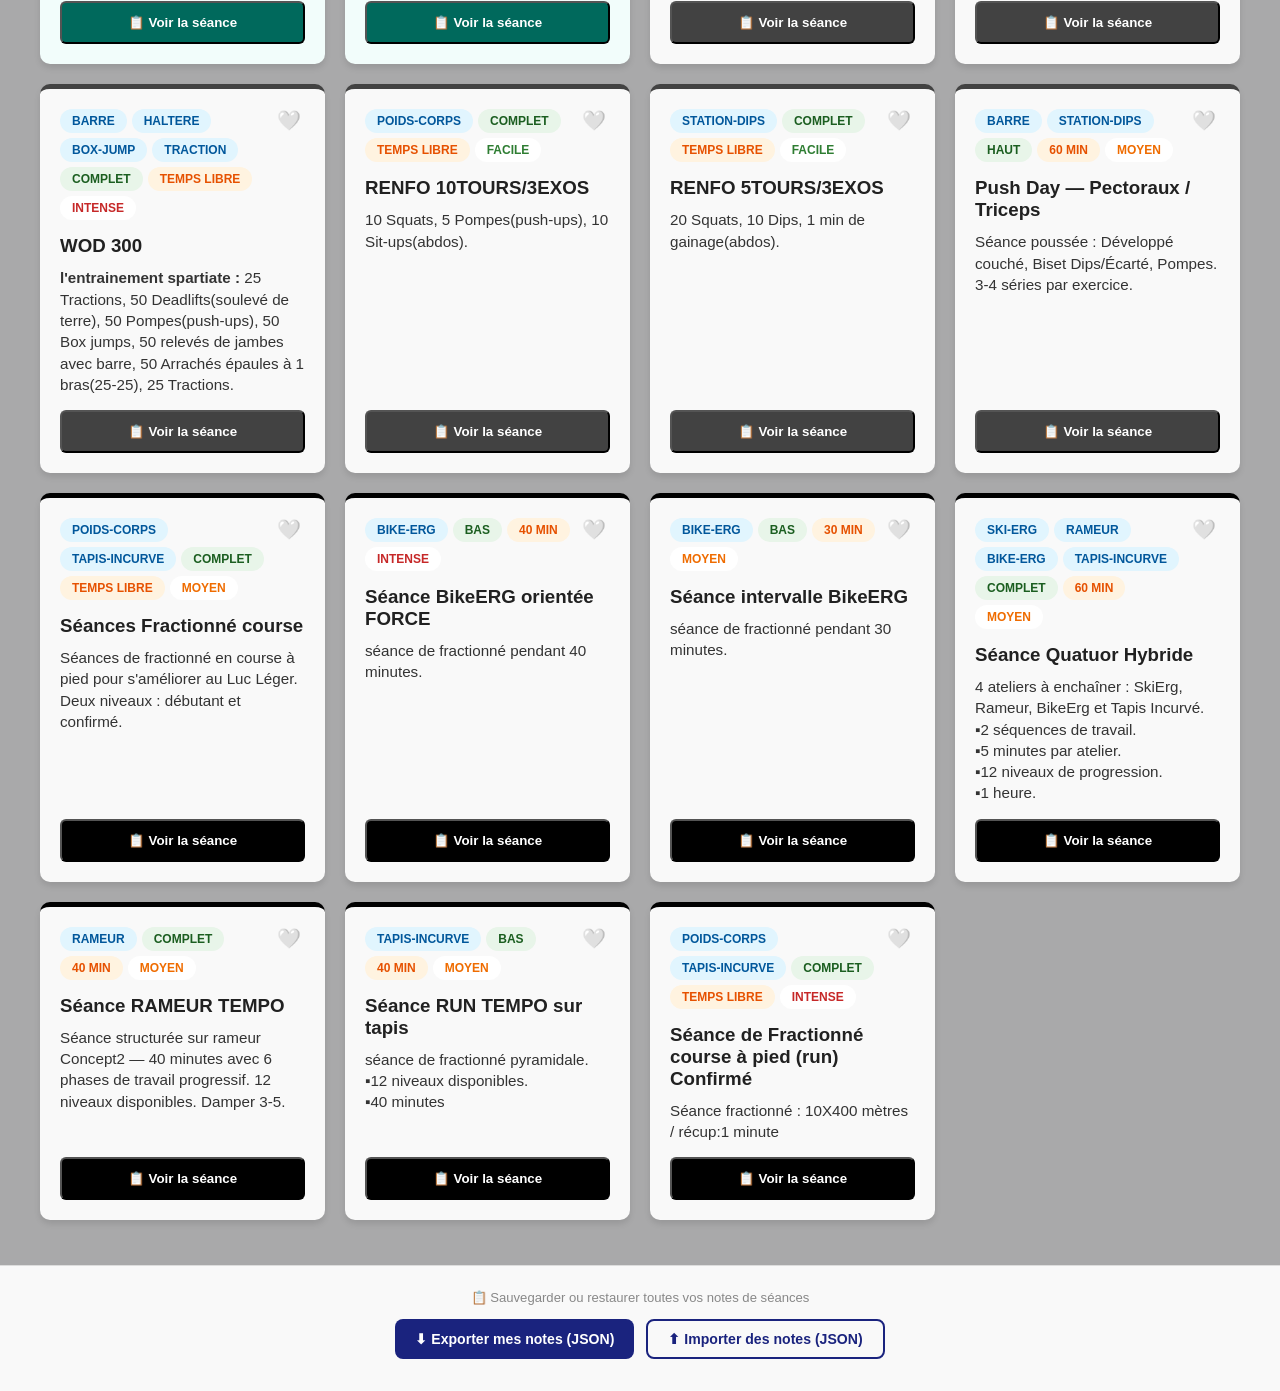
==== commit cadd0ccc: "Add files via upload" ====
--- a/index.html
+++ b/index.html
@@ -140,6 +140,61 @@
 </div>
 
 <button id="backToTop" title="Retour en haut">↑</button>
+
+<!-- Bandeau export/import notes -->
+<div style="text-align:center;padding:24px 16px 32px;border-top:1px solid #ddd;margin-top:40px;background:#f9f9f9;">
+    <p style="font-size:0.82em;color:#888;margin:0 0 14px;">📋 Sauvegarder ou restaurer toutes vos notes de séances</p>
+    <div style="display:flex;justify-content:center;gap:12px;flex-wrap:wrap;">
+        <button onclick="exportNotesJSON()" style="background:#1a237e;color:#fff;border:none;border-radius:8px;padding:10px 20px;font-size:0.88em;font-weight:700;cursor:pointer;">⬇ Exporter mes notes (JSON)</button>
+        <button onclick="importNotesJSON()" style="background:none;border:2px solid #1a237e;color:#1a237e;border-radius:8px;padding:10px 20px;font-size:0.88em;font-weight:700;cursor:pointer;">⬆ Importer des notes (JSON)</button>
+    </div>
+    <input type="file" id="notes-import-input" accept=".json" style="display:none;">
+</div>
+
+<script>
+function exportNotesJSON() {
+    var data = {};
+    for (var i = 0; i < localStorage.length; i++) {
+        var key = localStorage.key(i);
+        if (!key || key.indexOf('note_') !== 0) continue;
+        try { data[key] = JSON.parse(localStorage.getItem(key)); } catch(e) {}
+    }
+    if (!Object.keys(data).length) { alert('Aucune note à exporter.'); return; }
+    var blob = new Blob([JSON.stringify(data, null, 2)], { type: 'application/json' });
+    var a = document.createElement('a');
+    a.href = URL.createObjectURL(blob);
+    var d = new Date();
+    a.download = 'THT_notes_' + d.getFullYear() + ('0'+(d.getMonth()+1)).slice(-2) + ('0'+d.getDate()).slice(-2) + '.json';
+    a.click();
+    URL.revokeObjectURL(a.href);
+}
+function importNotesJSON() {
+    var input = document.getElementById('notes-import-input');
+    input.value = '';
+    input.onchange = function(e) {
+        var file = e.target.files[0];
+        if (!file) return;
+        var reader = new FileReader();
+        reader.onload = function(ev) {
+            try {
+                var imp = JSON.parse(ev.target.result);
+                if (typeof imp !== 'object' || Array.isArray(imp)) throw new Error('Format invalide');
+                var nb = 0;
+                Object.keys(imp).forEach(function(key) {
+                    if (key.indexOf('note_') !== 0) return;
+                    localStorage.setItem(key, JSON.stringify(imp[key]));
+                    nb++;
+                });
+                alert('✅ Importation réussie ! ' + nb + ' note(s) importée(s).');
+            } catch(err) {
+                alert('❌ Fichier JSON invalide : ' + err.message);
+            }
+        };
+        reader.readAsText(file);
+    };
+    input.click();
+}
+</script>
 <script src="script.js"></script>
 </body>
 </html>
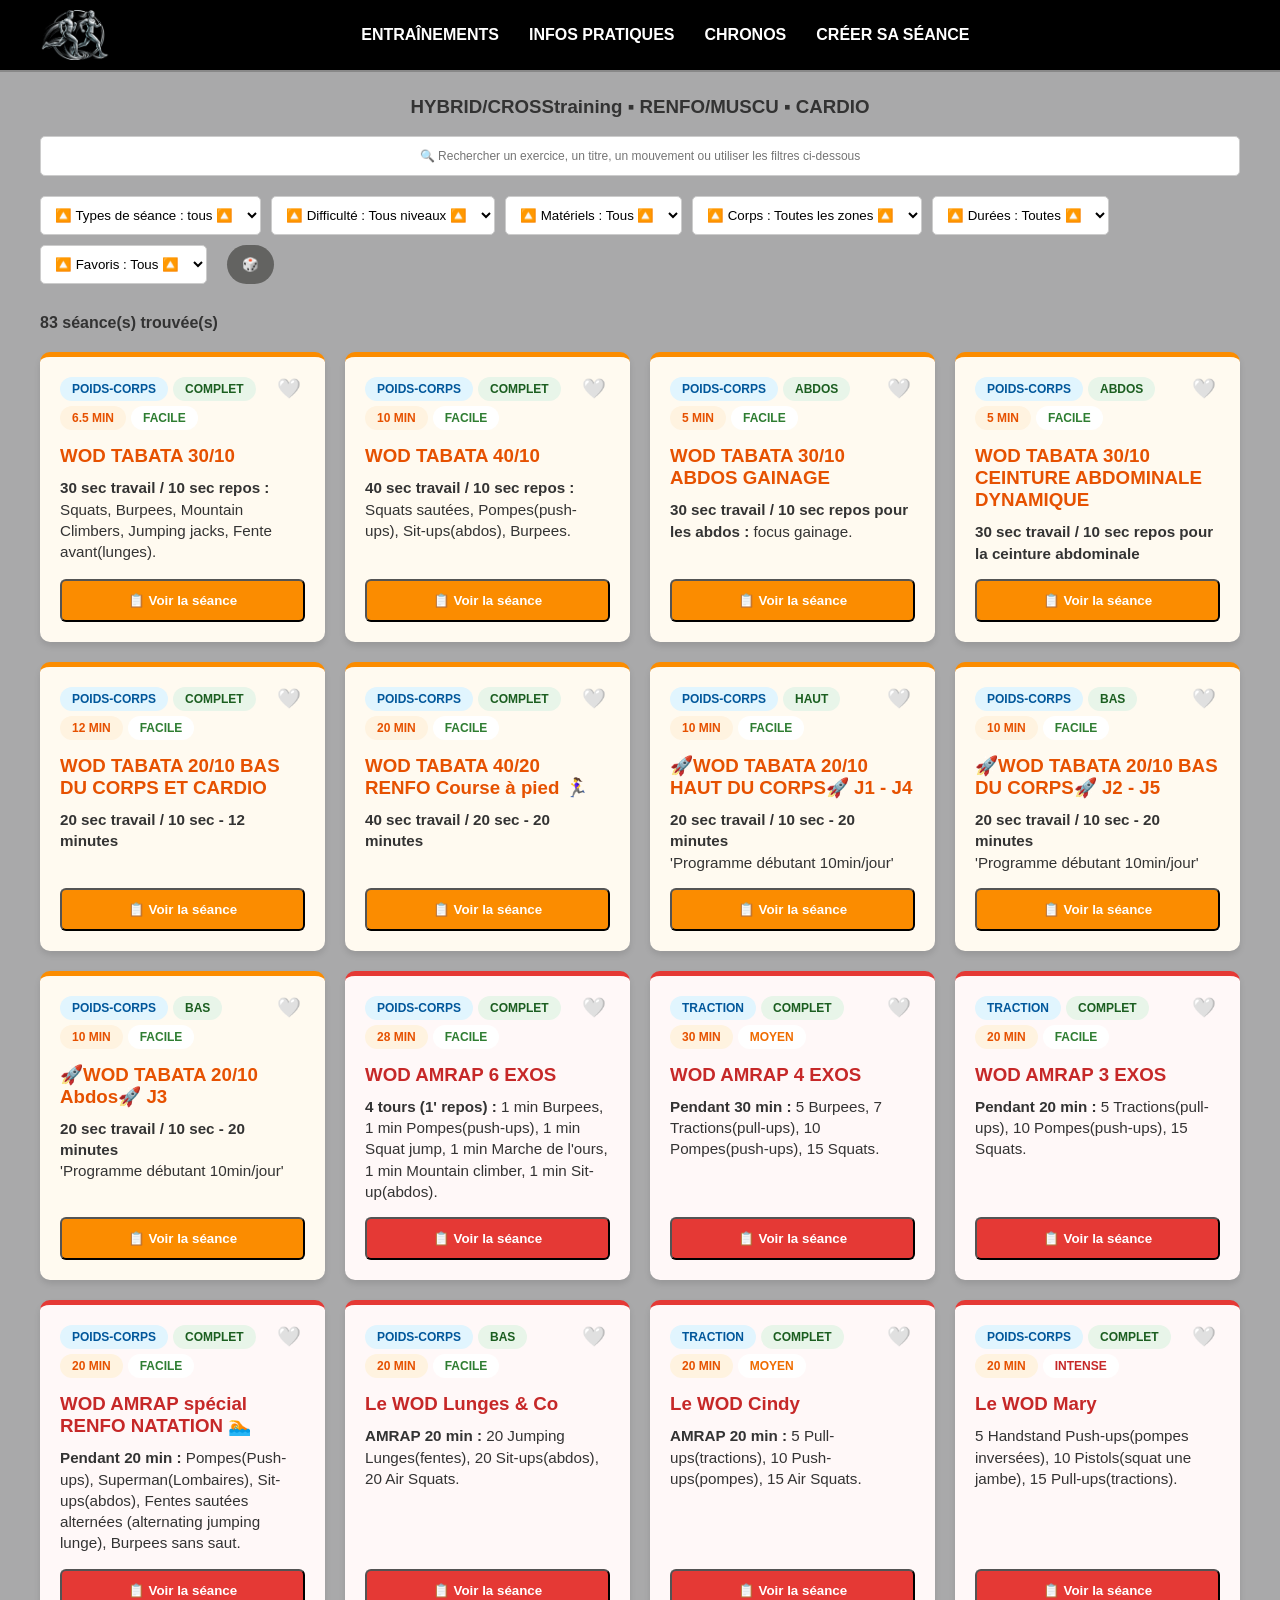
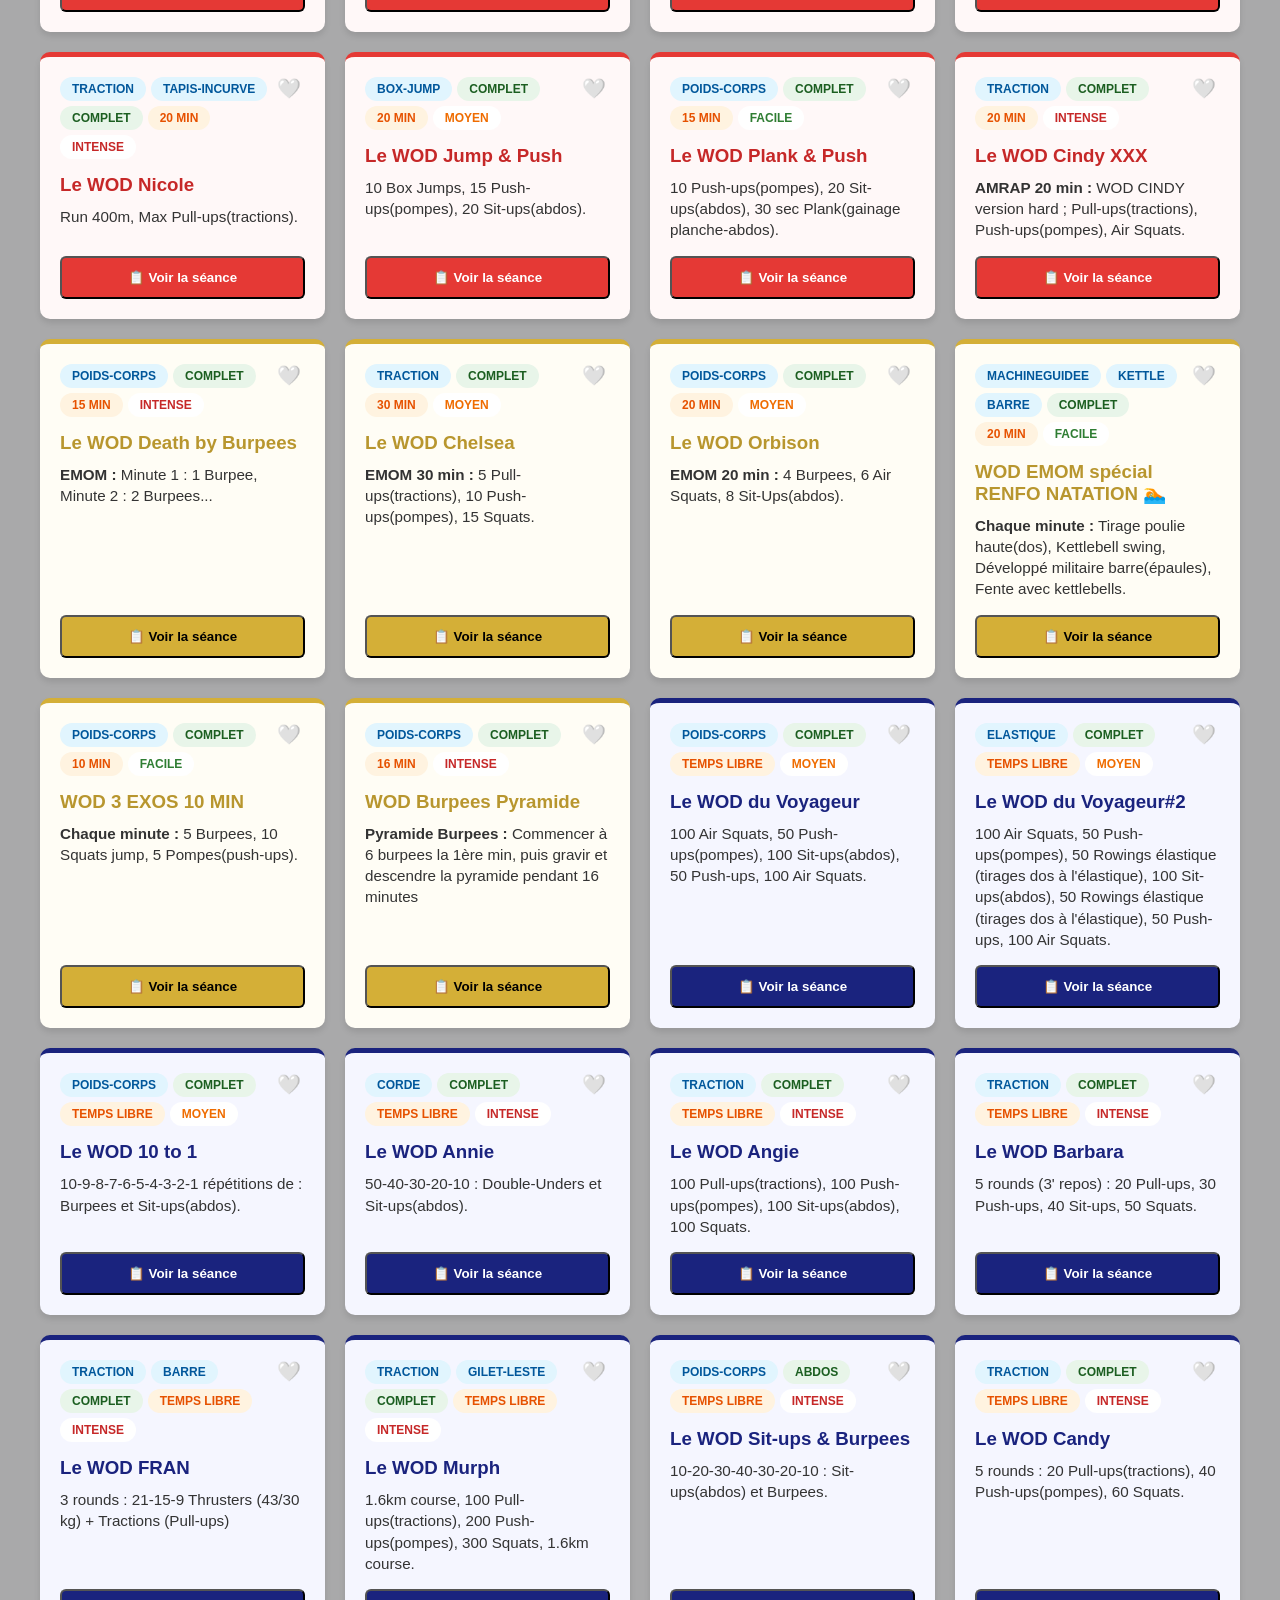
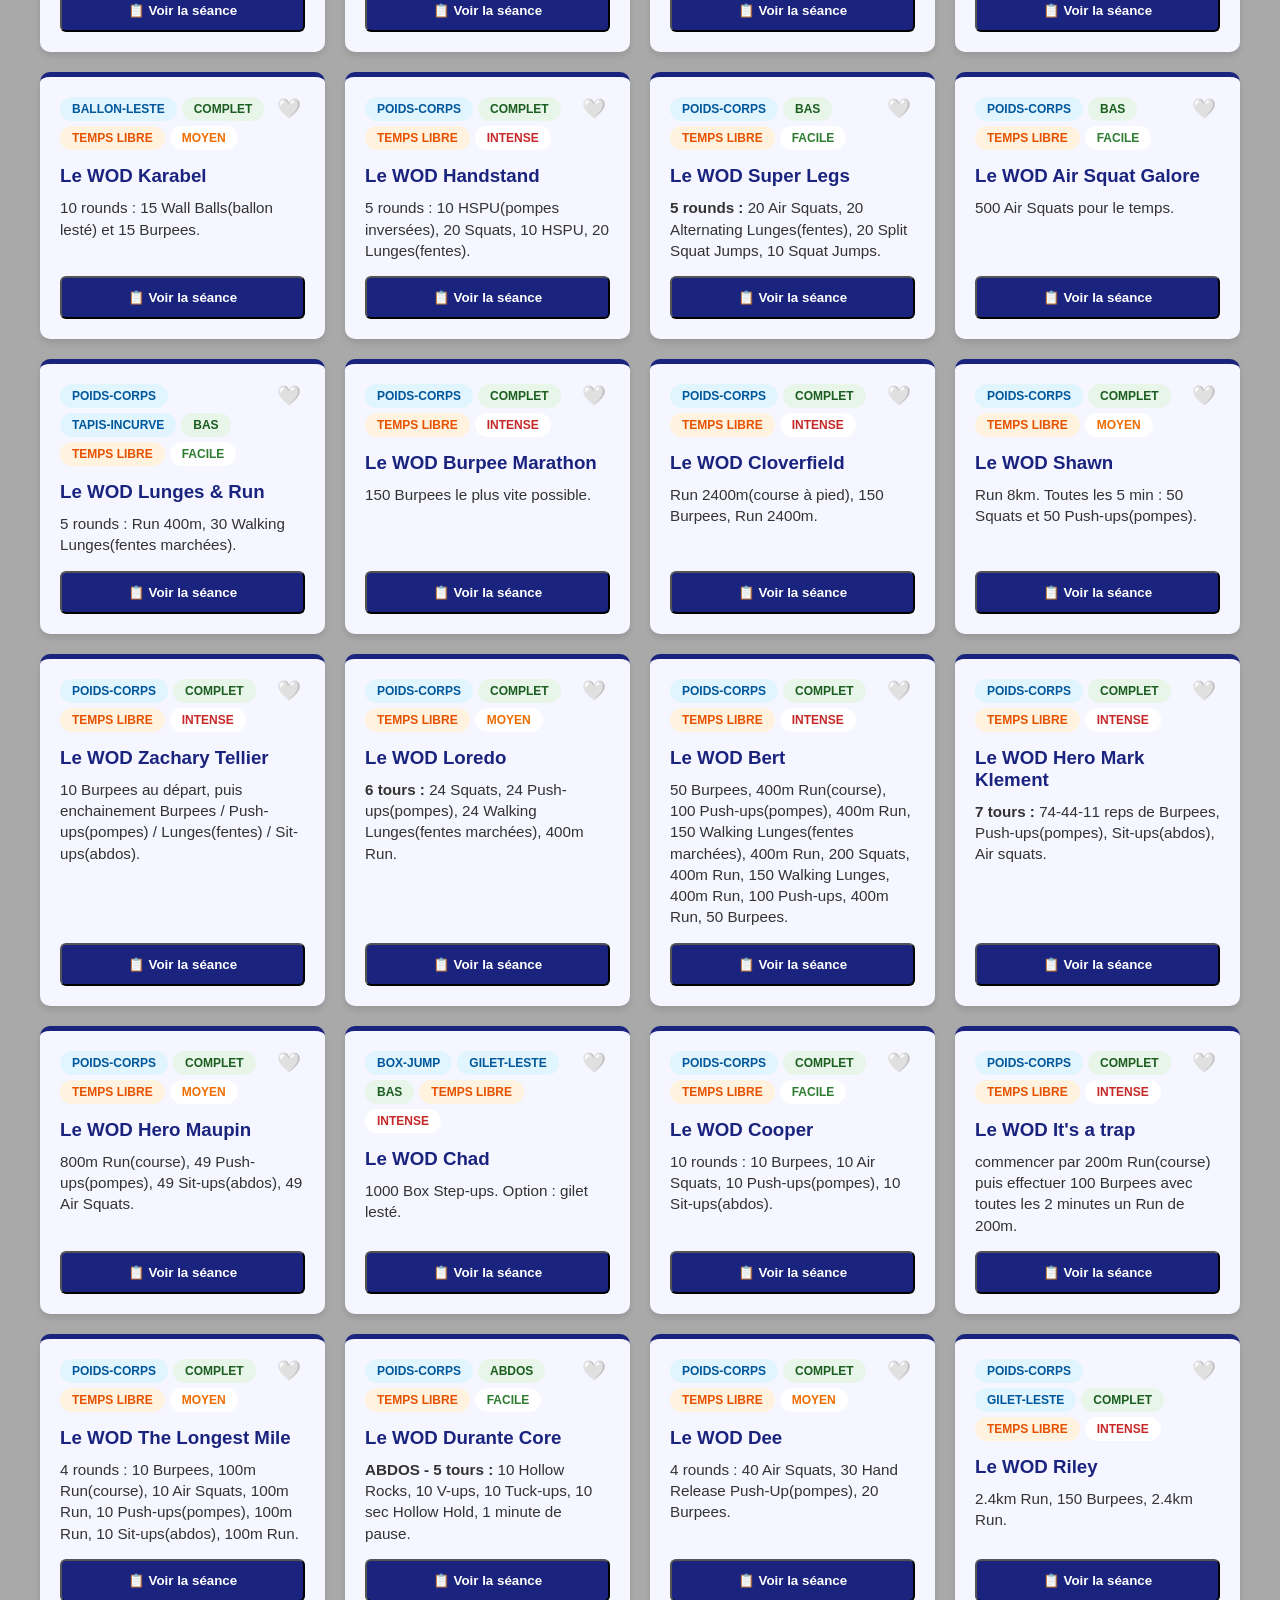
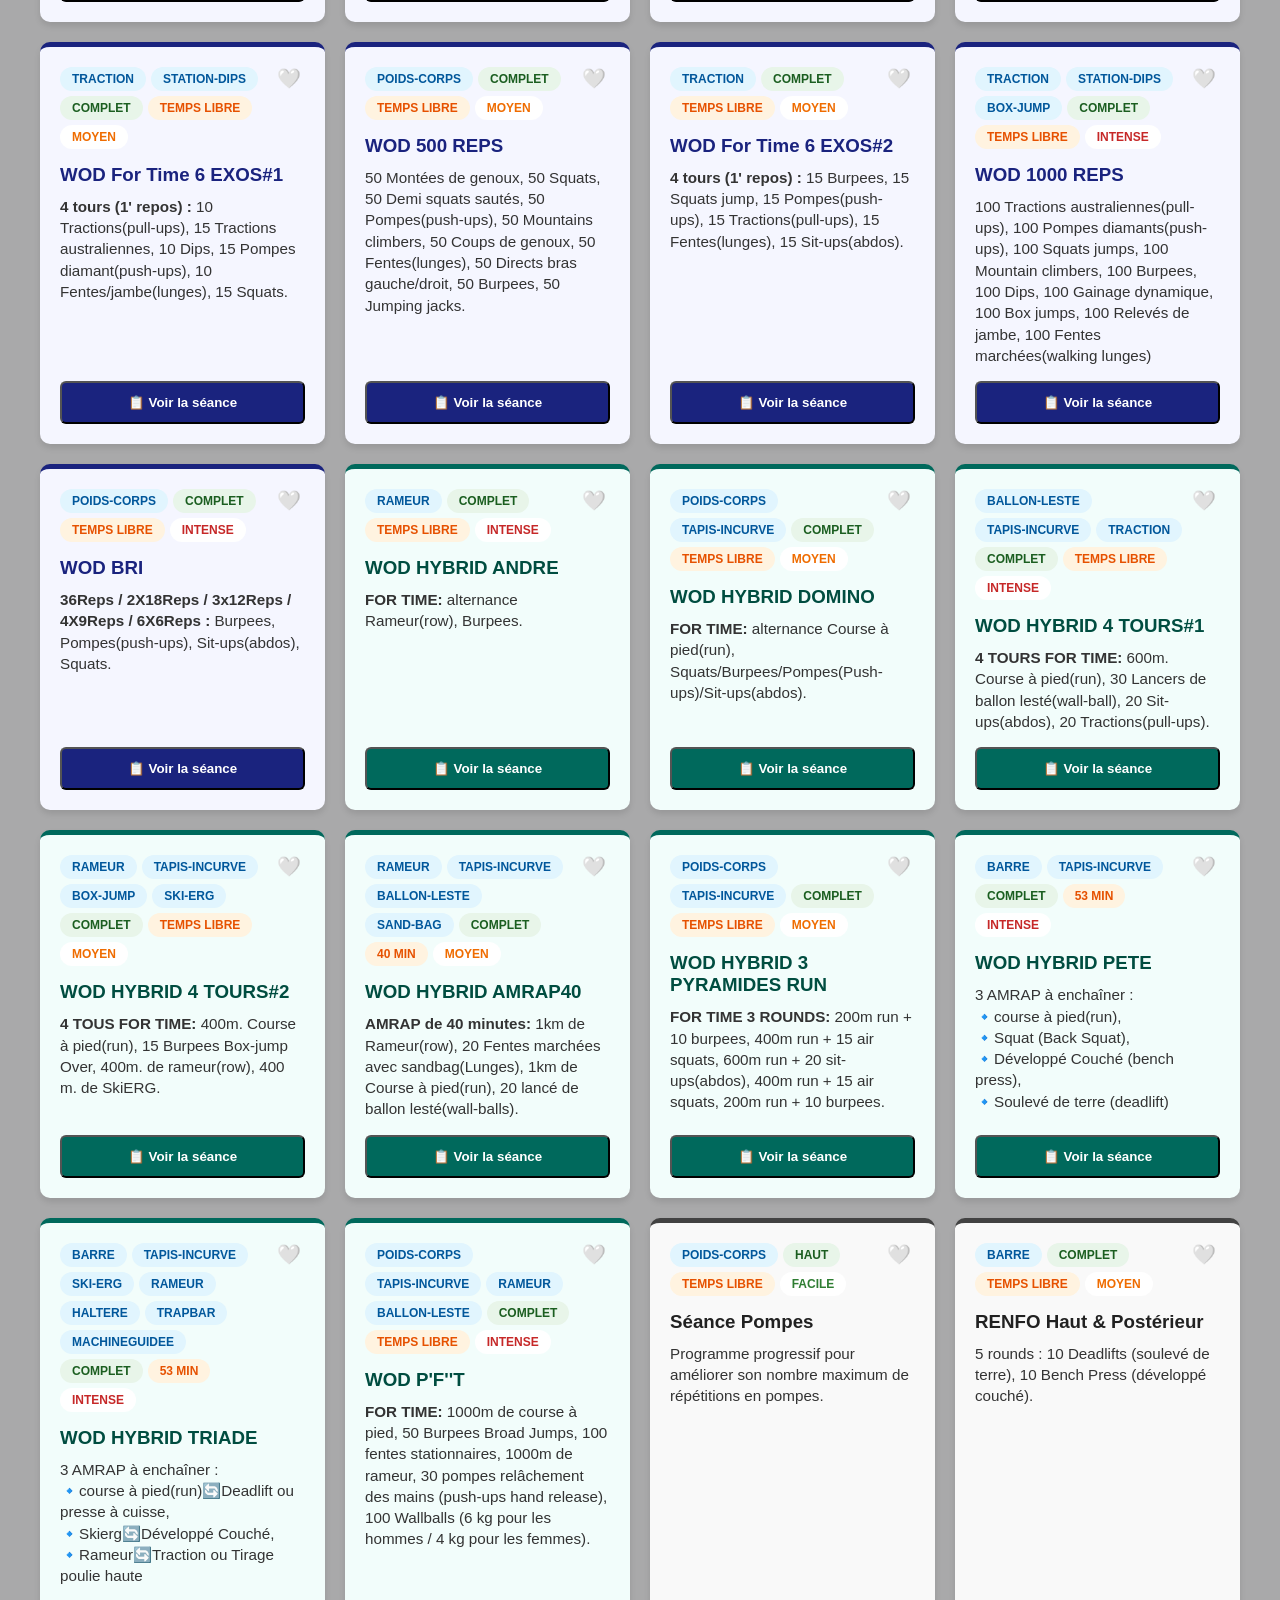
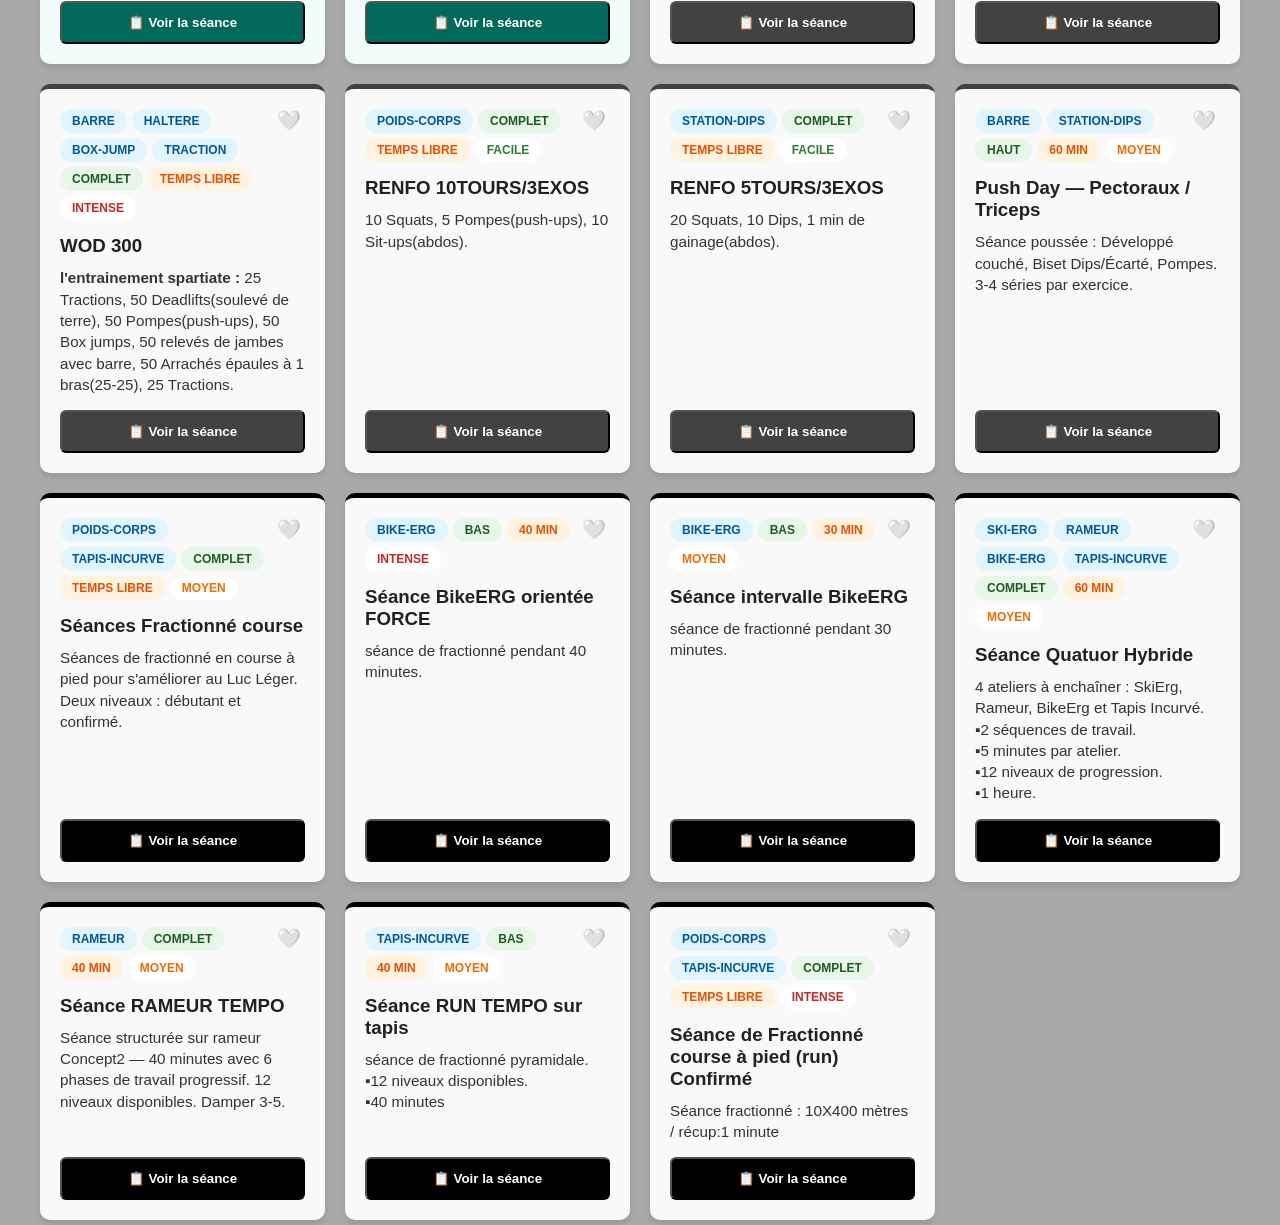
==== commit cb5a3349: "Add files via upload" ====
--- a/index.html
+++ b/index.html
@@ -141,60 +141,6 @@
 
 <button id="backToTop" title="Retour en haut">↑</button>
 
-<!-- Bandeau export/import notes -->
-<div style="text-align:center;padding:24px 16px 32px;border-top:1px solid #ddd;margin-top:40px;background:#f9f9f9;">
-    <p style="font-size:0.82em;color:#888;margin:0 0 14px;">📋 Sauvegarder ou restaurer toutes vos notes de séances</p>
-    <div style="display:flex;justify-content:center;gap:12px;flex-wrap:wrap;">
-        <button onclick="exportNotesJSON()" style="background:#1a237e;color:#fff;border:none;border-radius:8px;padding:10px 20px;font-size:0.88em;font-weight:700;cursor:pointer;">⬇ Exporter mes notes (JSON)</button>
-        <button onclick="importNotesJSON()" style="background:none;border:2px solid #1a237e;color:#1a237e;border-radius:8px;padding:10px 20px;font-size:0.88em;font-weight:700;cursor:pointer;">⬆ Importer des notes (JSON)</button>
-    </div>
-    <input type="file" id="notes-import-input" accept=".json" style="display:none;">
-</div>
-
-<script>
-function exportNotesJSON() {
-    var data = {};
-    for (var i = 0; i < localStorage.length; i++) {
-        var key = localStorage.key(i);
-        if (!key || key.indexOf('note_') !== 0) continue;
-        try { data[key] = JSON.parse(localStorage.getItem(key)); } catch(e) {}
-    }
-    if (!Object.keys(data).length) { alert('Aucune note à exporter.'); return; }
-    var blob = new Blob([JSON.stringify(data, null, 2)], { type: 'application/json' });
-    var a = document.createElement('a');
-    a.href = URL.createObjectURL(blob);
-    var d = new Date();
-    a.download = 'THT_notes_' + d.getFullYear() + ('0'+(d.getMonth()+1)).slice(-2) + ('0'+d.getDate()).slice(-2) + '.json';
-    a.click();
-    URL.revokeObjectURL(a.href);
-}
-function importNotesJSON() {
-    var input = document.getElementById('notes-import-input');
-    input.value = '';
-    input.onchange = function(e) {
-        var file = e.target.files[0];
-        if (!file) return;
-        var reader = new FileReader();
-        reader.onload = function(ev) {
-            try {
-                var imp = JSON.parse(ev.target.result);
-                if (typeof imp !== 'object' || Array.isArray(imp)) throw new Error('Format invalide');
-                var nb = 0;
-                Object.keys(imp).forEach(function(key) {
-                    if (key.indexOf('note_') !== 0) return;
-                    localStorage.setItem(key, JSON.stringify(imp[key]));
-                    nb++;
-                });
-                alert('✅ Importation réussie ! ' + nb + ' note(s) importée(s).');
-            } catch(err) {
-                alert('❌ Fichier JSON invalide : ' + err.message);
-            }
-        };
-        reader.readAsText(file);
-    };
-    input.click();
-}
-</script>
 <script src="script.js"></script>
 </body>
 </html>
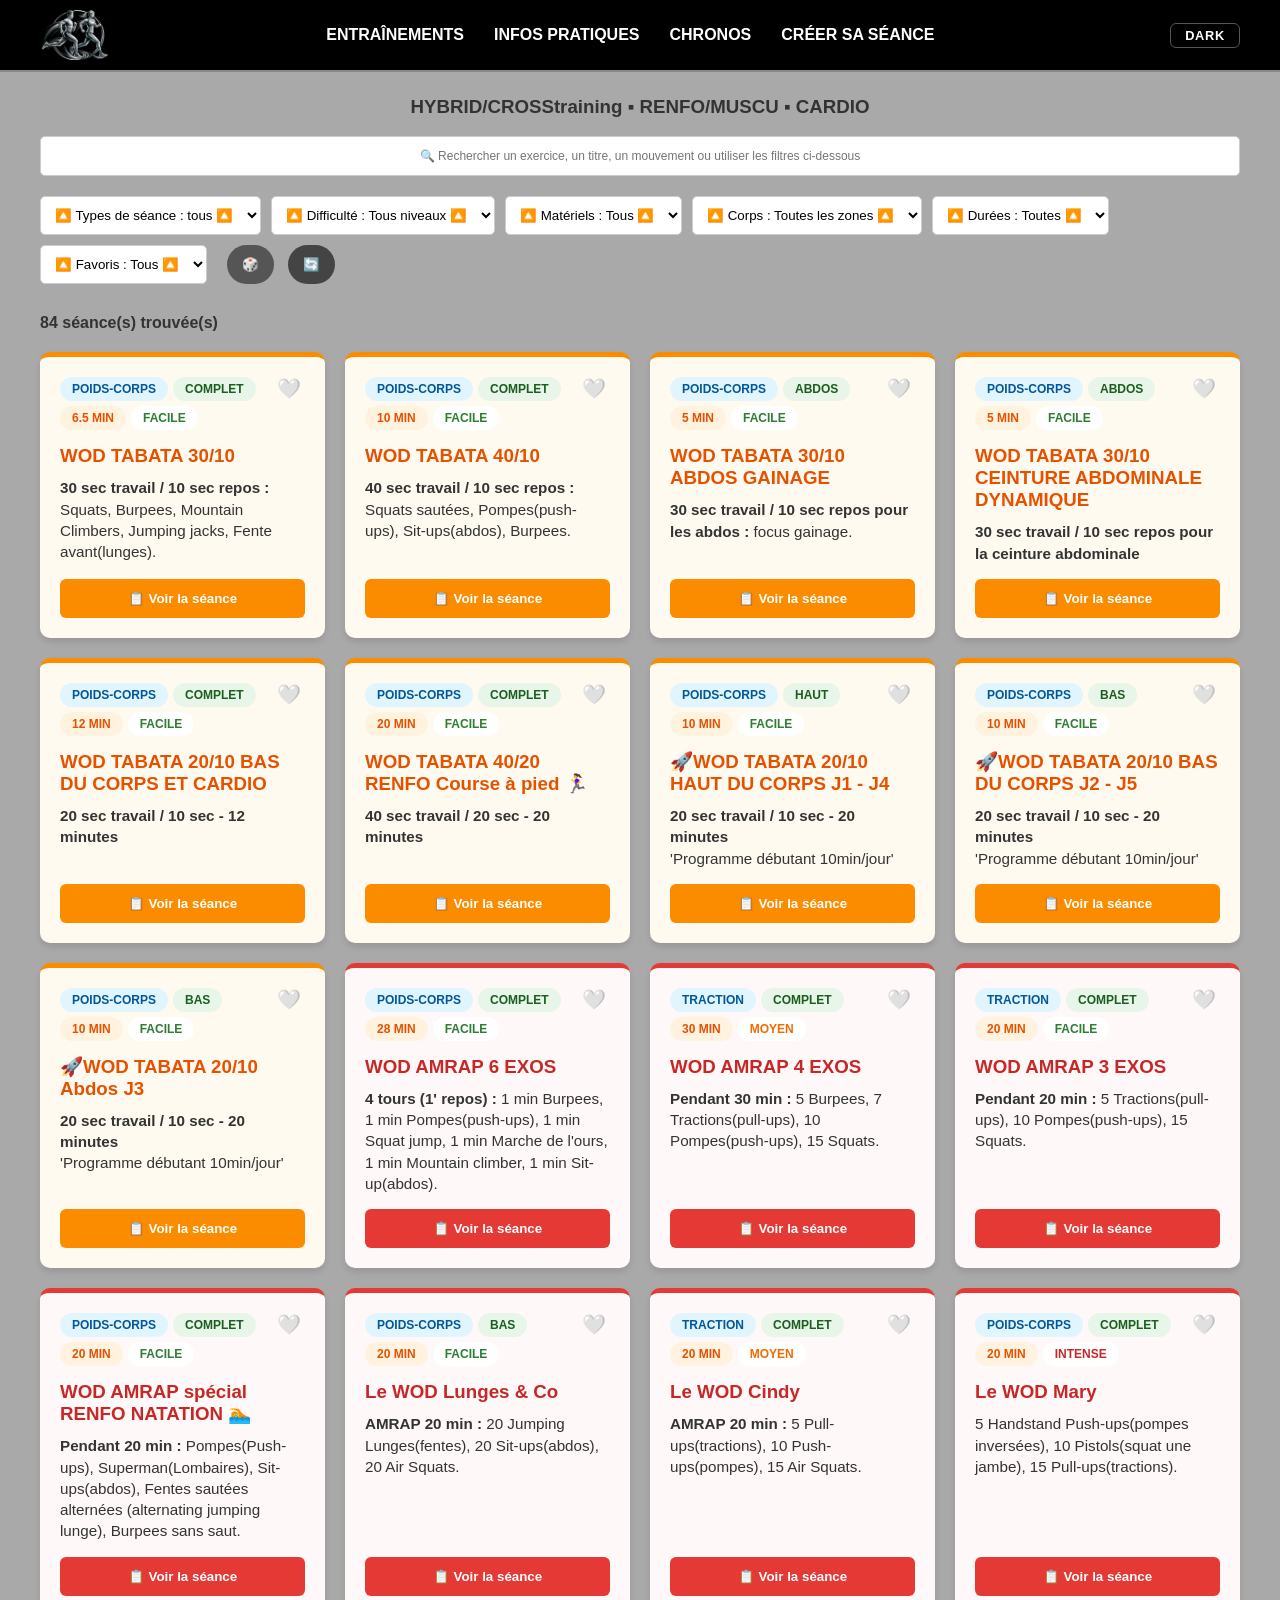
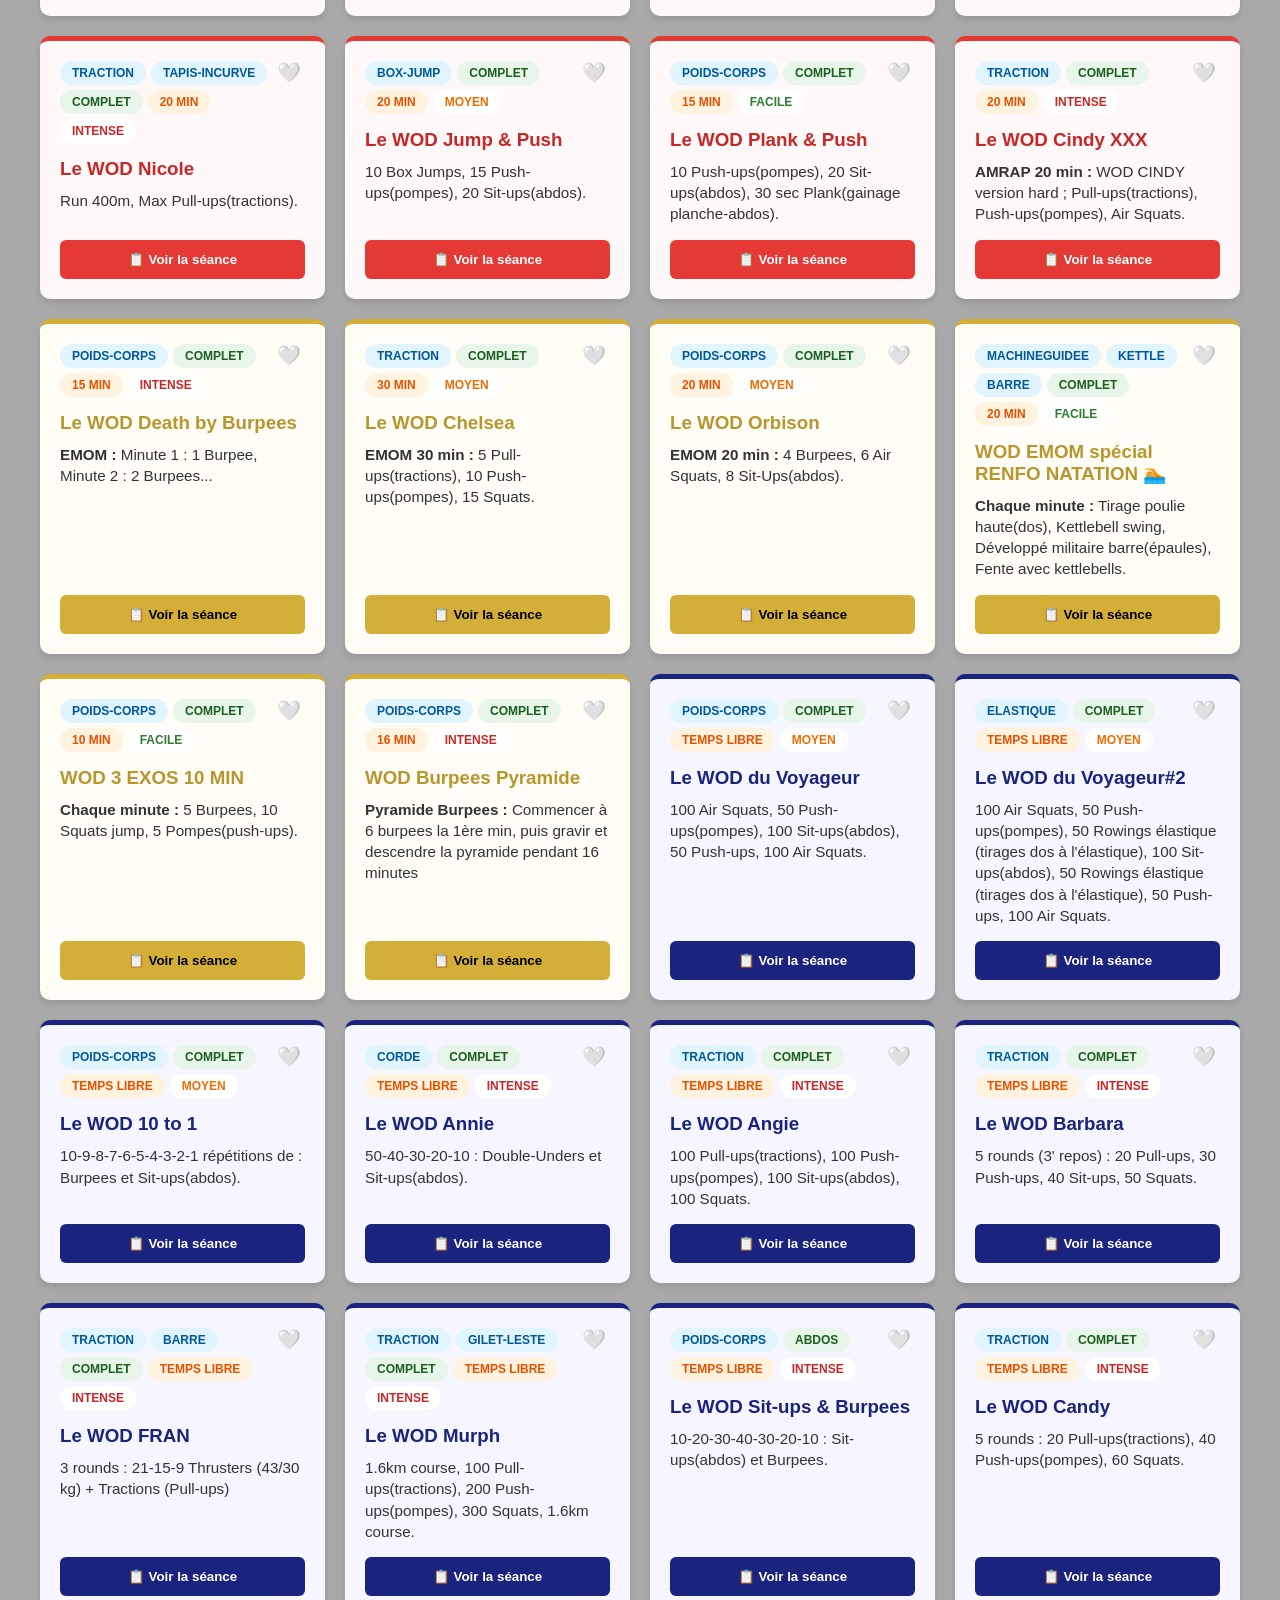
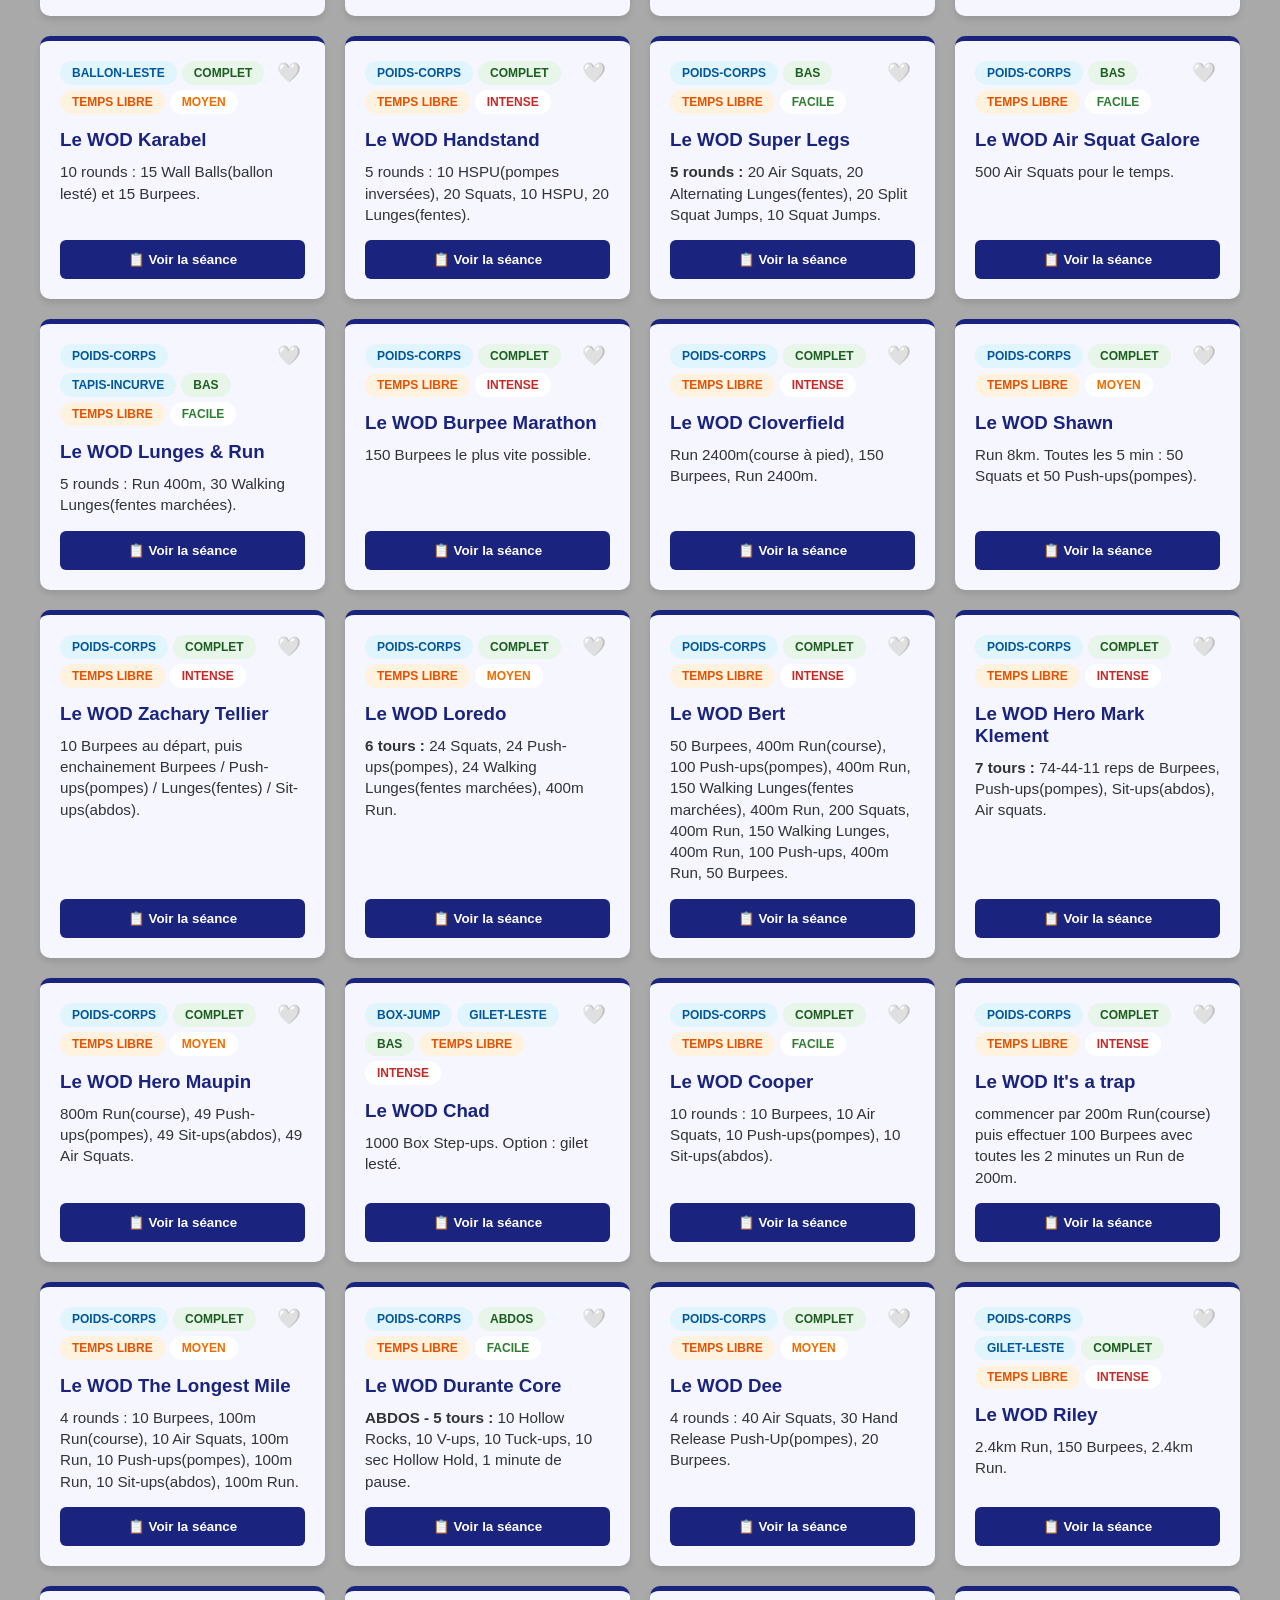
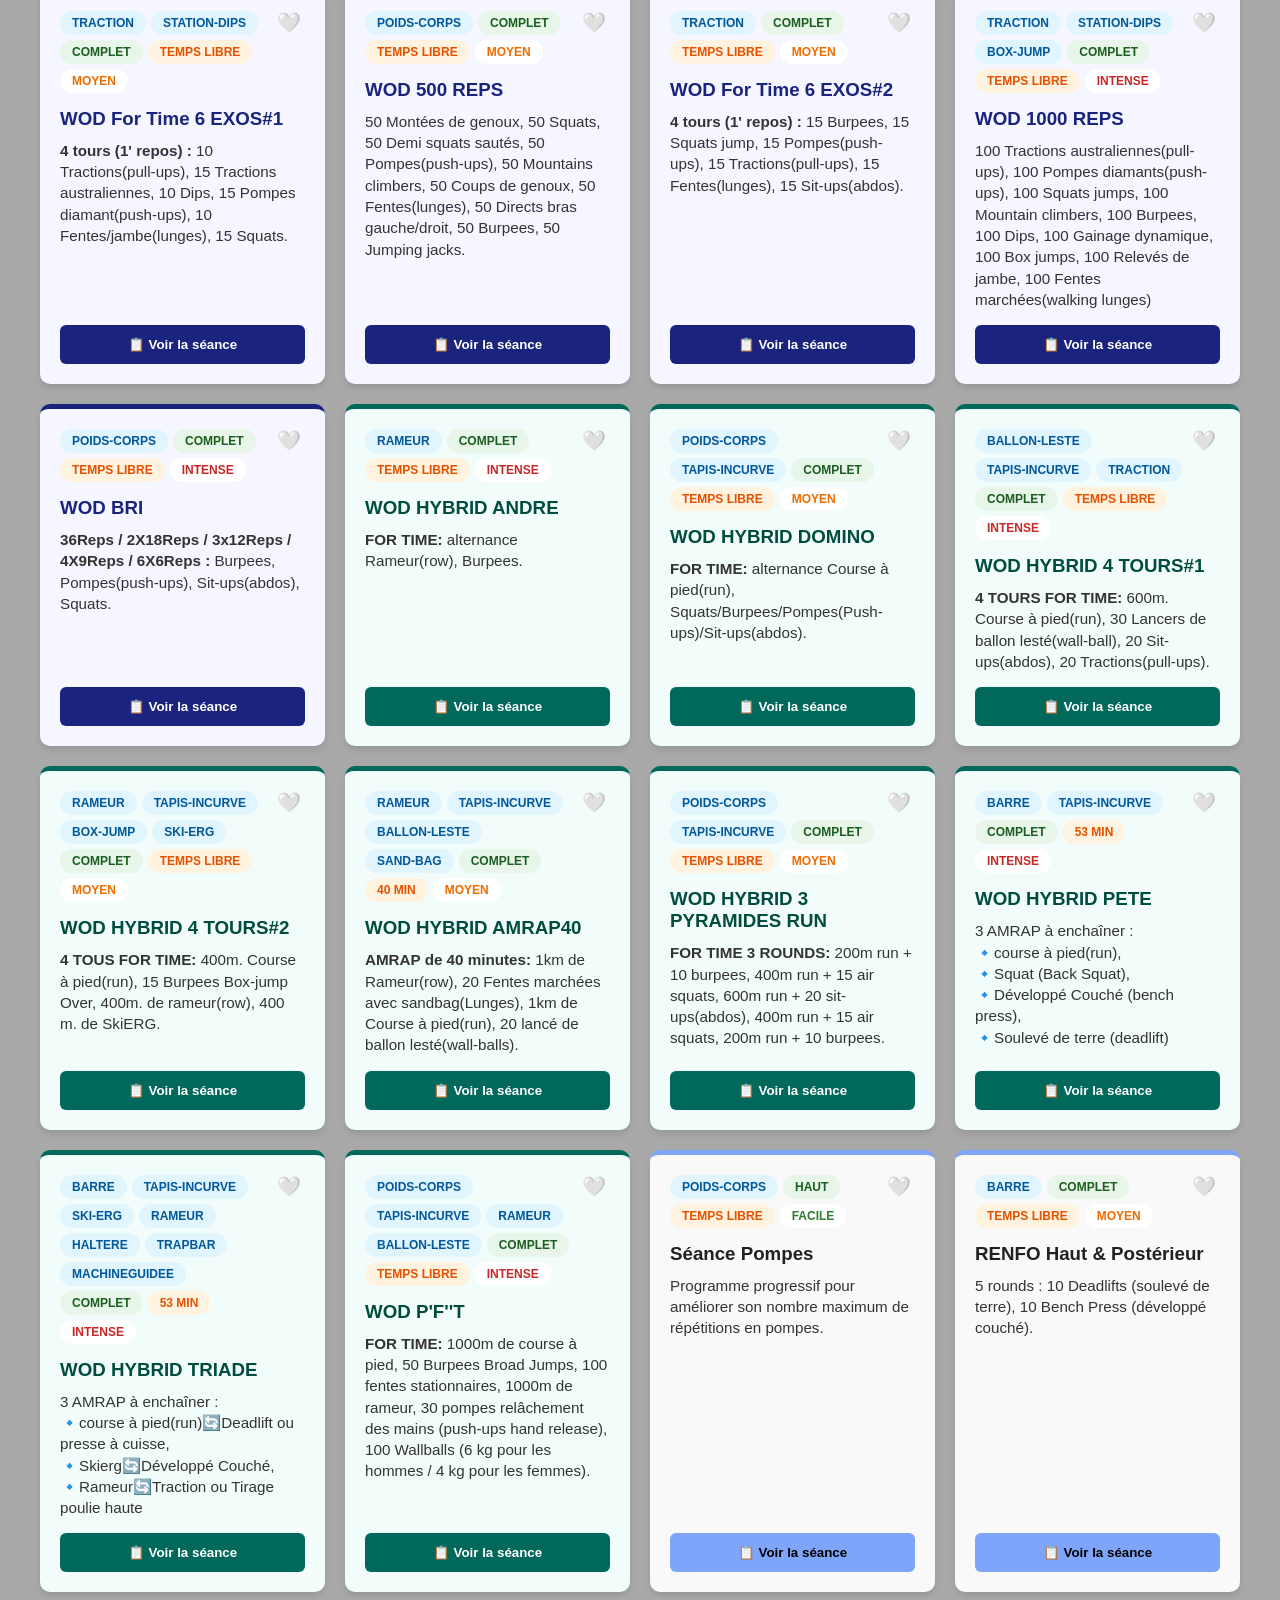
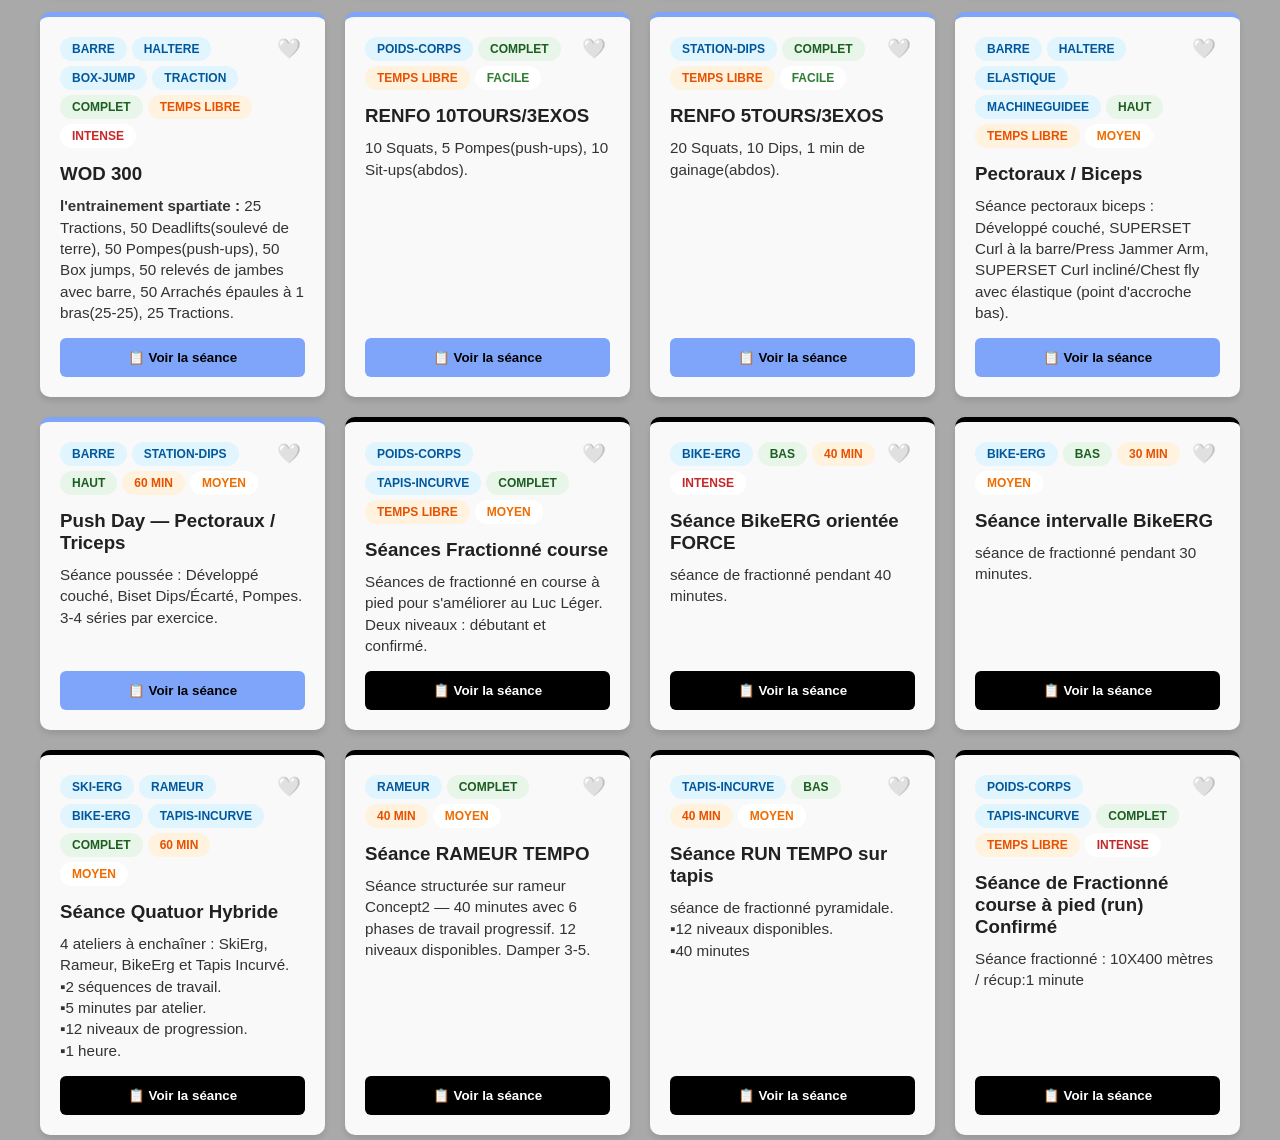
==== commit 3aadd799: "Add files via upload" ====
--- a/index.html
+++ b/index.html
@@ -34,6 +34,7 @@
             <li><a href="seances_perso.html">CRÉER SA SÉANCE</a></li>
         </ul>
         <div class="nav-spacer"></div>
+        <button id="btn-darkmode" onclick="toggleDarkMode()" title="Mode sombre / clair" style="background:none;border:1px solid #555;border-radius:6px;font-size:0.8em;font-weight:700;cursor:pointer;padding:4px 10px;color:#fff;width:70px;letter-spacing:0.05em;">DARK</button>
     </div>
 </nav>
     
@@ -109,8 +110,11 @@
             <option value="favoris">❤️ Mes favoris</option>
         </select>
 
-        <button onclick="tirageAleatoire()" class="btn-fun" style="background: #636361; color: #000; font-weight: bold; border: none; padding: 10px 15px; border-radius: 30px; cursor: pointer; margin-left: 10px;">
+        <button onclick="tirageAleatoire()" class="btn-fun" id="btn-tirage" title="Séance au hasard (selon filtres actifs)" style="background:#555;color:#fff;font-weight:bold;border:none;padding:10px 15px;border-radius:30px;cursor:pointer;margin-left:10px;">
             🎲
+        </button>
+        <button onclick="resetFiltres()" title="Remettre tous les filtres à zéro" style="background: #444; color: #fff; font-weight: bold; border: none; padding: 10px 15px; border-radius: 30px; cursor: pointer; margin-left: 4px;">
+            🔄
         </button>
     </div>
 
@@ -141,6 +145,21 @@
 
 <button id="backToTop" title="Retour en haut">↑</button>
 
+<script>
+function toggleDarkMode() {
+    var isDark = document.body.classList.toggle('dark-mode');
+    localStorage.setItem('tht_darkmode', isDark ? '1' : '0');
+    document.getElementById('btn-darkmode').textContent = isDark ? 'LIGHT' : 'DARK';
+}
+// Restaurer la préférence au chargement
+(function() {
+    if (localStorage.getItem('tht_darkmode') === '1') {
+        document.body.classList.add('dark-mode');
+        var btn = document.getElementById('btn-darkmode');
+        if (btn) btn.textContent = 'LIGHT';
+    }
+})();
+</script>
 <script src="script.js"></script>
 </body>
 </html>
--- a/style.css
+++ b/style.css
@@ -187,10 +187,11 @@
 .card-hybrid h3 { color: #004d40; }
 .card-hybrid .btn-full { background-color: #00695c; color: #fff; }
 
-/* MUSCU - Gris anthracite */
-.card-muscu { border-top-color: #424242; background: #f9f9f9; }
+/* MUSCU - parme */
+.card-muscu { border-top-color: #7fa5fa; background: #f9f9f9; }
 .card-muscu h3 { color: #212121; }
-.card-muscu .btn-full { background-color: #424242; color: #fff; }
+.card-muscu .btn-full { background-color: #7fa5fa; color: #000; }
+.card-muscu .btn-full:hover { background-color: #5789fa; }
 
 /* CARDIO FRACTIONNE - Gris anthracite */
 .card-cardio { border-top-color: #000; background: #f9f9f9; }
@@ -222,6 +223,7 @@
 .btn-full {
     display: block;
     width: 100%;
+    border: none;
     padding: 12px 0;
     background-color: #000;
     color: #fff;
@@ -263,9 +265,33 @@
 
 /* --- Responsive et Impression --- */
 @media (max-width: 768px) {
-    .nav-container { flex-direction: column; }
+    .nav-container {
+        flex-direction: row;
+        flex-wrap: wrap;
+        padding: 0 10px;
+        justify-content: center;
+    }
+    .logo { padding: 6px 0; }
     .nav-spacer { display: none; }
-    nav ul { flex-direction: column; }
+    nav ul {
+        flex-direction: row;
+        flex-wrap: wrap;
+        justify-content: center;
+        width: 100%;
+        padding: 4px 0;
+    }
+    nav ul li {
+        flex: 0 0 50%;
+        text-align: center;
+        border-top: 1px solid #222;
+    }
+    nav ul li a {
+        padding: 12px 8px;
+        font-size: 0.82em;
+        justify-content: center;
+        display: flex;
+        align-items: center;
+    }
     .submenu { position: static; width: 100%; }
 }
 
@@ -467,7 +493,7 @@
 #modal-box.type-tabata   { border-top: 5px solid #fb8c00; }
 #modal-box.type-for-time { border-top: 5px solid #1a237e; }
 #modal-box.type-hybrid    { border-top: 5px solid #00695c; }
-#modal-box.type-muscu    { border-top: 5px solid #424242; }
+#modal-box.type-muscu    { border-top: 5px solid #7fa5fa; }
 #modal-box.type-cardio   { border-top: 5px solid #000; }
 
 #modal-box.type-emom   .modal-badge-type { background: #d4af37; color: #000; }
@@ -475,7 +501,7 @@
 #modal-box.type-tabata .modal-badge-type { background: #fb8c00; }
 #modal-box.type-for-time .modal-badge-type { background: #1a237e; }
 #modal-box.type-hybrid  .modal-badge-type { background: #00695c; }
-#modal-box.type-muscu  .modal-badge-type { background: #424242; }
+#modal-box.type-muscu  .modal-badge-type { background: #7fa5fa; }
 #modal-box.type-cardio .modal-badge-type { background: #000; }
 
 /* Bouton fermer */
@@ -735,3 +761,110 @@
     transition: transform 0.15s;
 }
 .btn-favori:hover { transform: scale(1.3); }
+
+/* ══════════════════════════════════════════════════════════════
+   DARK MODE — body.dark-mode
+   Activé via le bouton 🌙 dans la nav (index.html & infos.html)
+══════════════════════════════════════════════════════════════ */
+
+body.dark-mode {
+    background-color: #1a1a1a;
+    color: #e0e0e0;
+}
+
+/* Fond principal et main */
+body.dark-mode main {
+    background-color: #1a1a1a;
+}
+
+/* Barre de filtre */
+body.dark-mode .filter-bar {
+    background-color: #242424;
+}
+
+body.dark-mode .filter-bar select,
+body.dark-mode #search-input {
+    background-color: #2e2e2e;
+    color: #e0e0e0;
+    border-color: #444;
+}
+
+/* Cartes */
+body.dark-mode .card {
+    background: #2a2a2a !important;
+    border-color: #3a3a3a;
+    color: #e0e0e0;
+}
+
+body.dark-mode .card h3 { color: #f0f0f0 !important; }
+body.dark-mode .card-desc { color: #bbb; }
+
+/* Couleurs de bordure des types conservées, fond neutralisé */
+body.dark-mode .card-emom    { background: #2a2820 !important; }
+body.dark-mode .card-tabata  { background: #2a2218 !important; }
+body.dark-mode .card-amrap   { background: #2a1f1f !important; }
+body.dark-mode .card-for-time { background: #1e2030 !important; }
+body.dark-mode .card-hybrid  { background: #1e2a28 !important; }
+body.dark-mode .card-muscu   { background: #26201e !important; }
+body.dark-mode .card-cardio  { background: #1e2624 !important; }
+
+/* Tags */
+body.dark-mode .tag {
+    background-color: #3a3a3a;
+    color: #ccc;
+}
+
+/* Titres de section */
+body.dark-mode h3 { color: #e0e0e0; }
+
+/* Modale */
+body.dark-mode #modal-overlay {
+    background: rgba(0, 0, 0, 0.85);
+}
+
+body.dark-mode #modal-box {
+    background: #242424;
+    color: #e0e0e0;
+    border-color: #3a3a3a;
+}
+
+body.dark-mode #modal-header { border-bottom-color: #3a3a3a; }
+body.dark-mode #modal-title  { color: #f0f0f0; }
+body.dark-mode #modal-footer { border-top-color: #3a3a3a; }
+body.dark-mode #modal-close  { color: #aaa; }
+body.dark-mode #modal-close:hover { color: #fff; }
+
+/* Contenu modale */
+body.dark-mode #modal-body { color: #ddd; }
+body.dark-mode #modal-body h4,
+body.dark-mode #modal-body strong { color: #f0f0f0; }
+body.dark-mode #modal-body ul li { color: #ccc; }
+body.dark-mode #modal-body .modal-section-title { color: #bbb; }
+
+/* Bouton retour en haut */
+body.dark-mode #backToTop {
+    background: #333;
+    color: #fff;
+    border-color: #555;
+}
+
+/* Compteur séances */
+body.dark-mode #workout-counter { color: #aaa; }
+
+/* Select du filtre infos.html */
+body.dark-mode #filter-infos {
+    background-color: #2e2e2e;
+    color: #e0e0e0;
+    border-color: #444;
+}
+
+/* Liens */
+body.dark-mode a { color: #90caf9; }
+body.dark-mode a:hover { color: #fff; }
+
+/* Bouton dé et reset */
+body.dark-mode .btn-fun {
+    background: #444 !important;
+    color: #fff !important;
+}
+
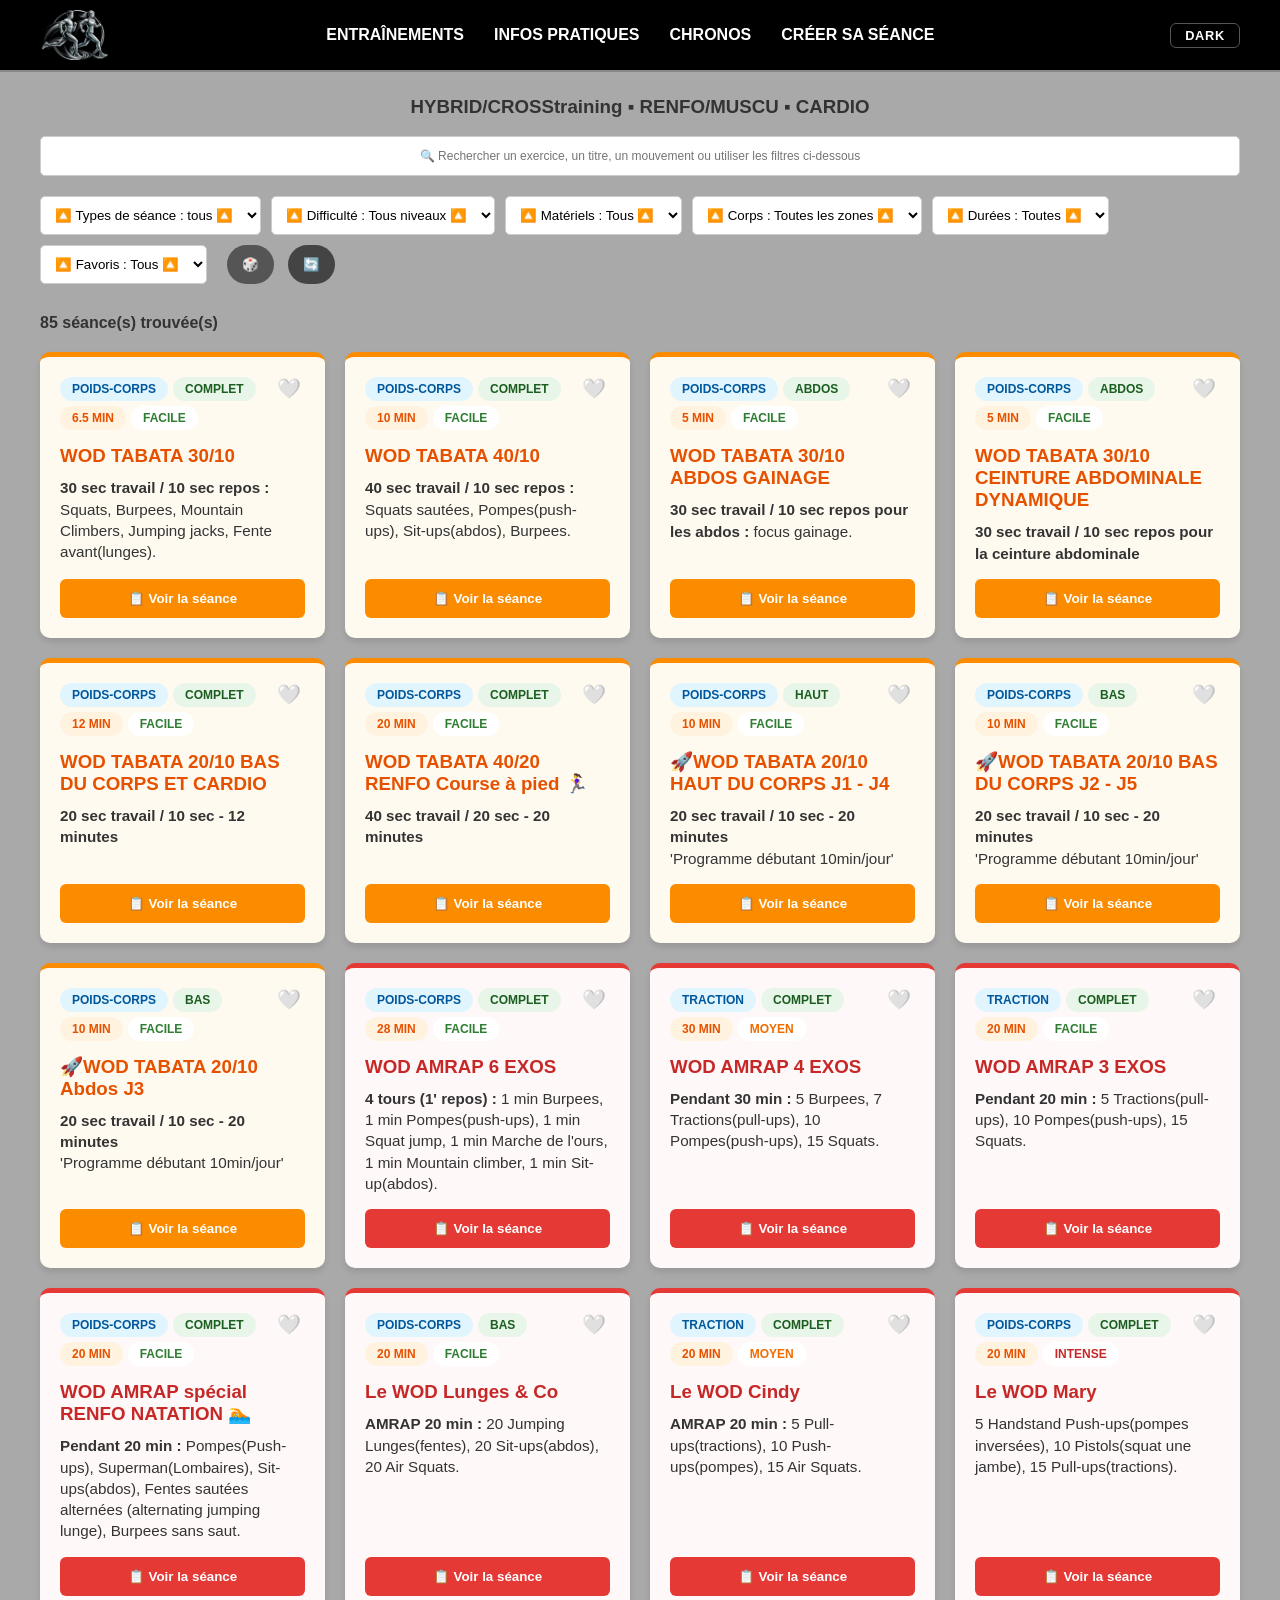
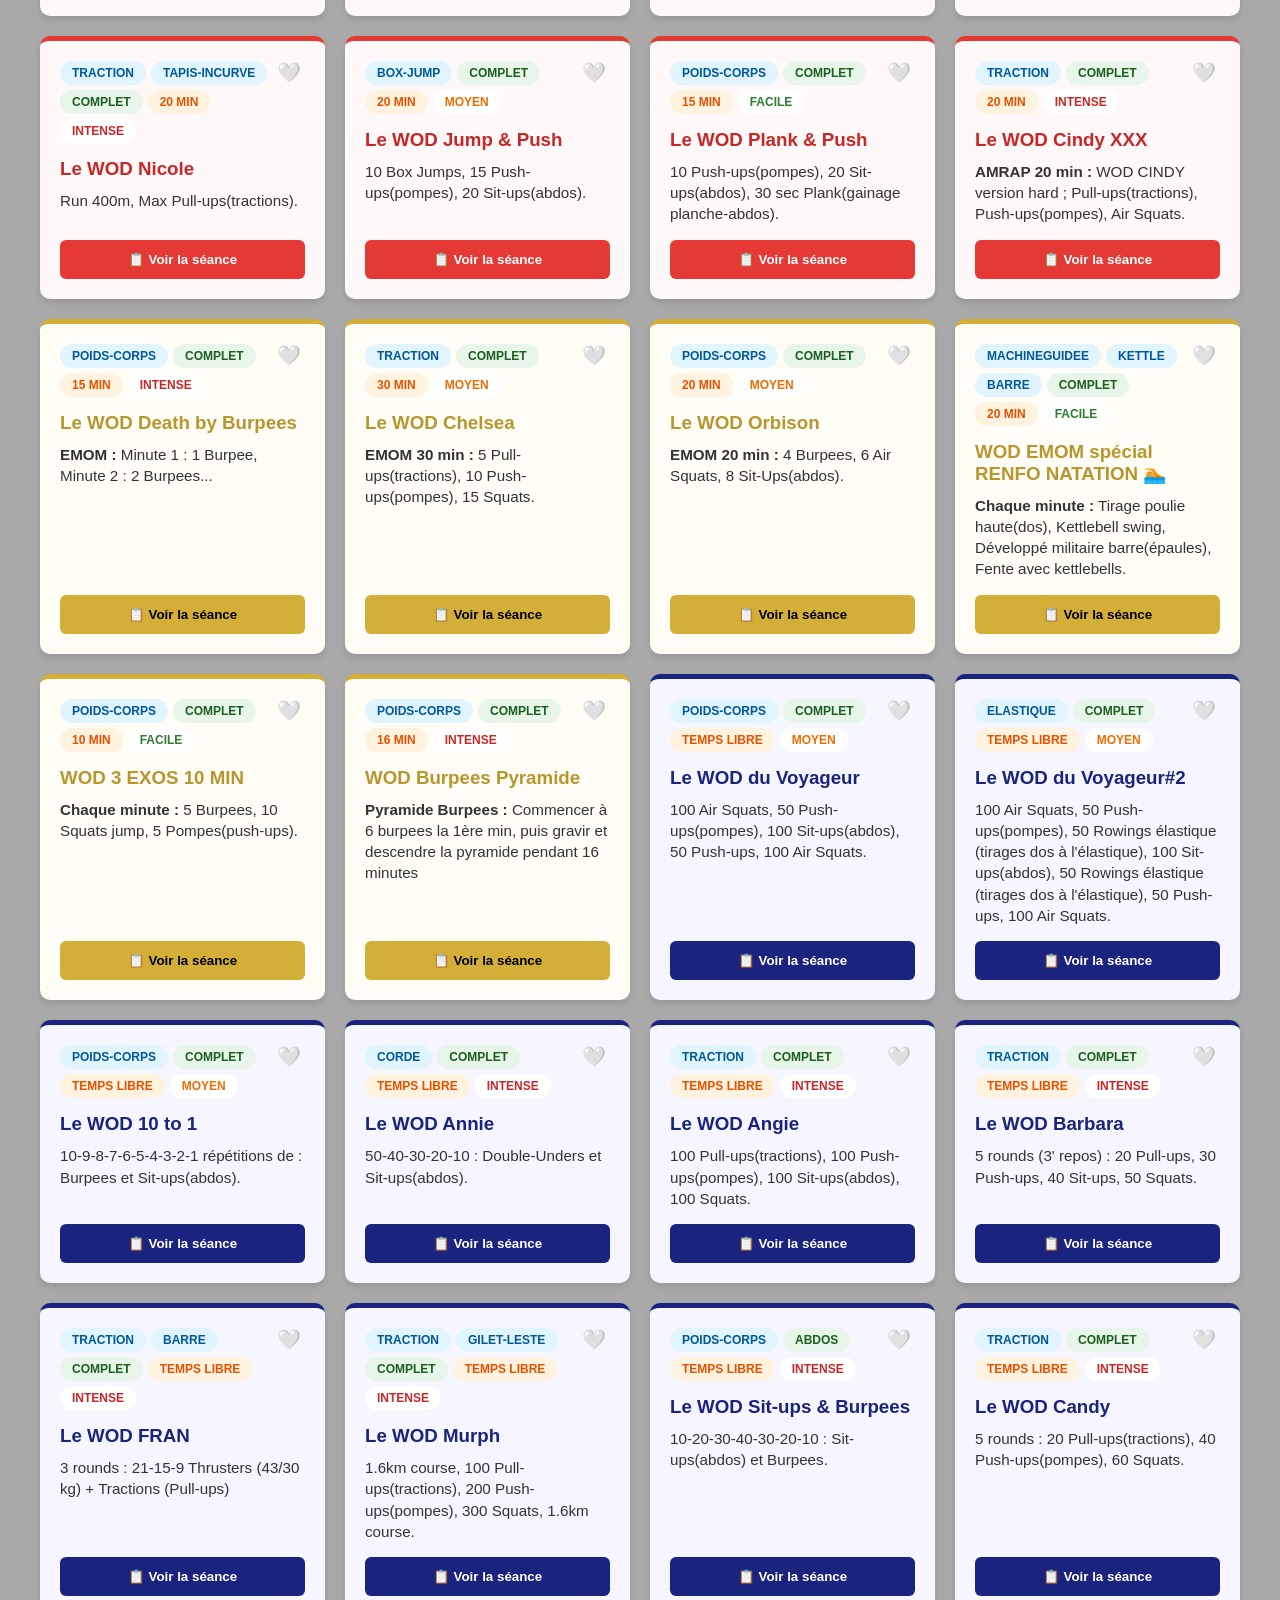
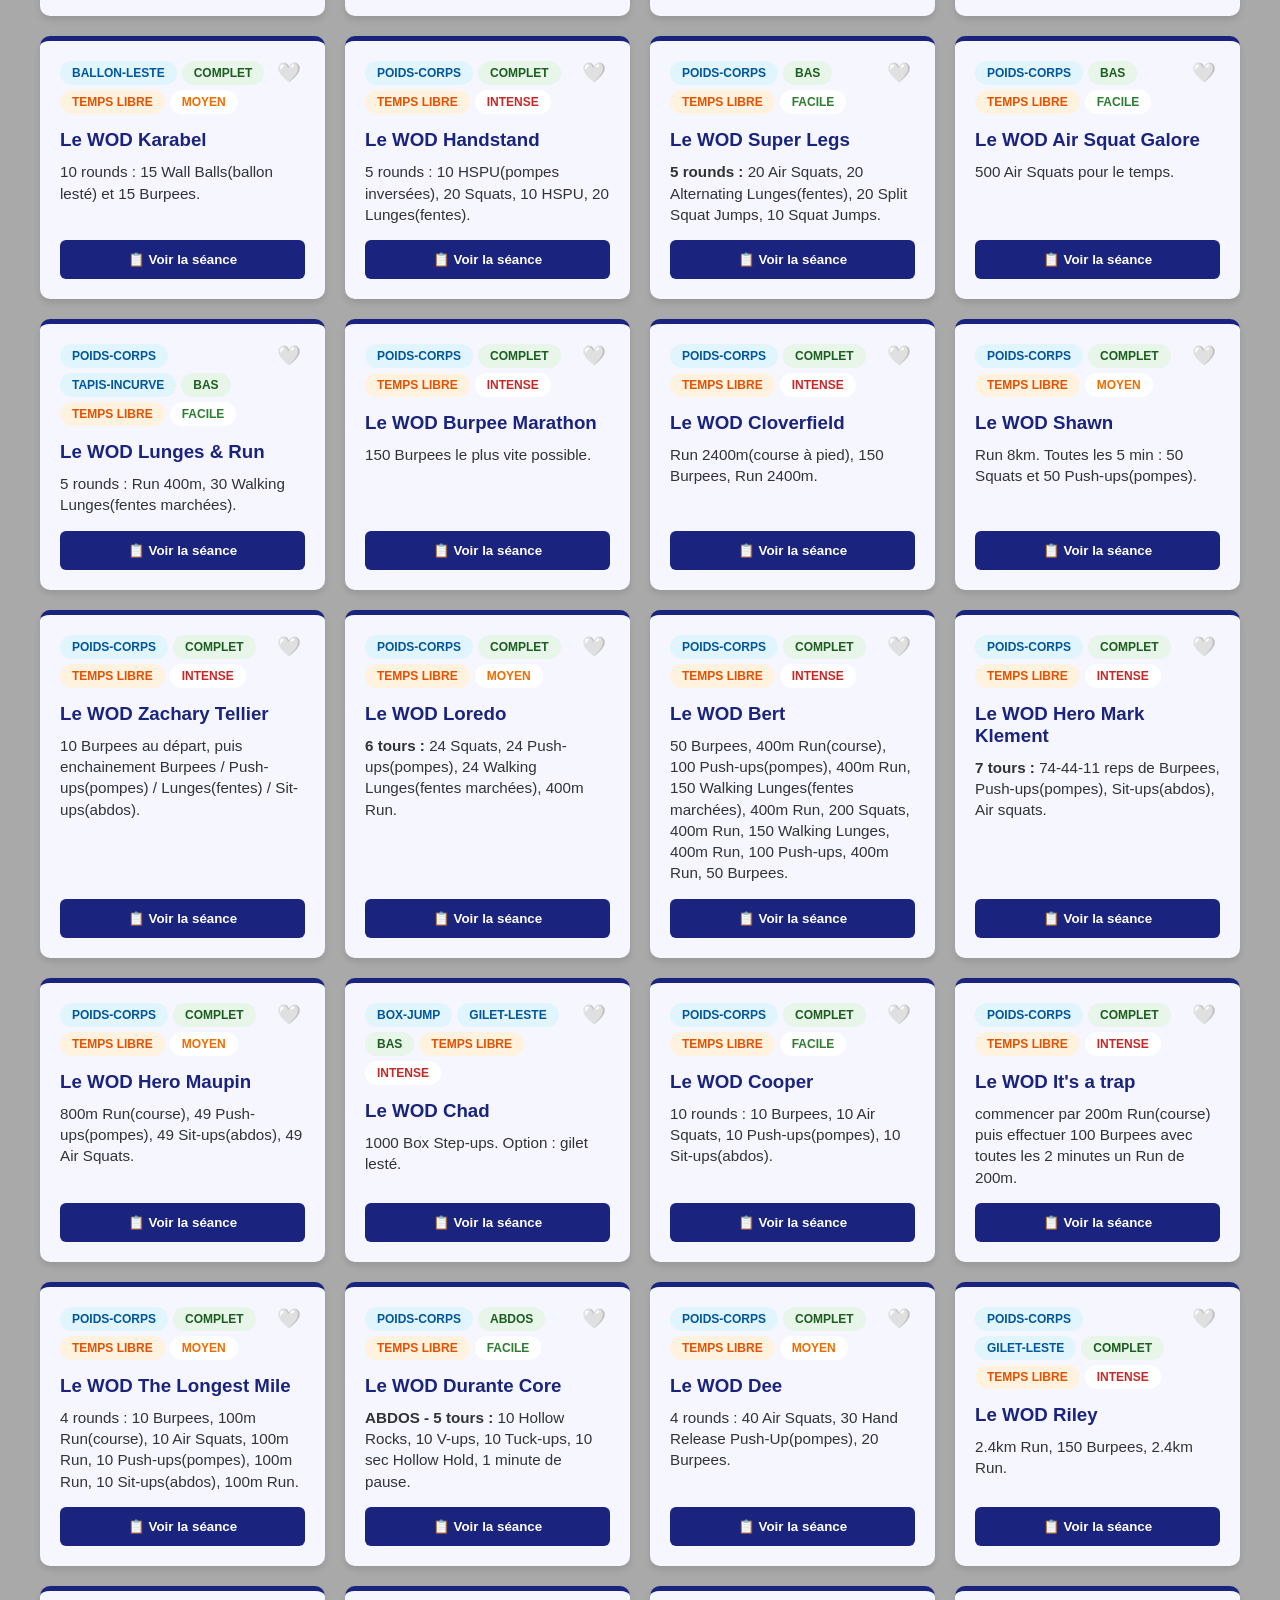
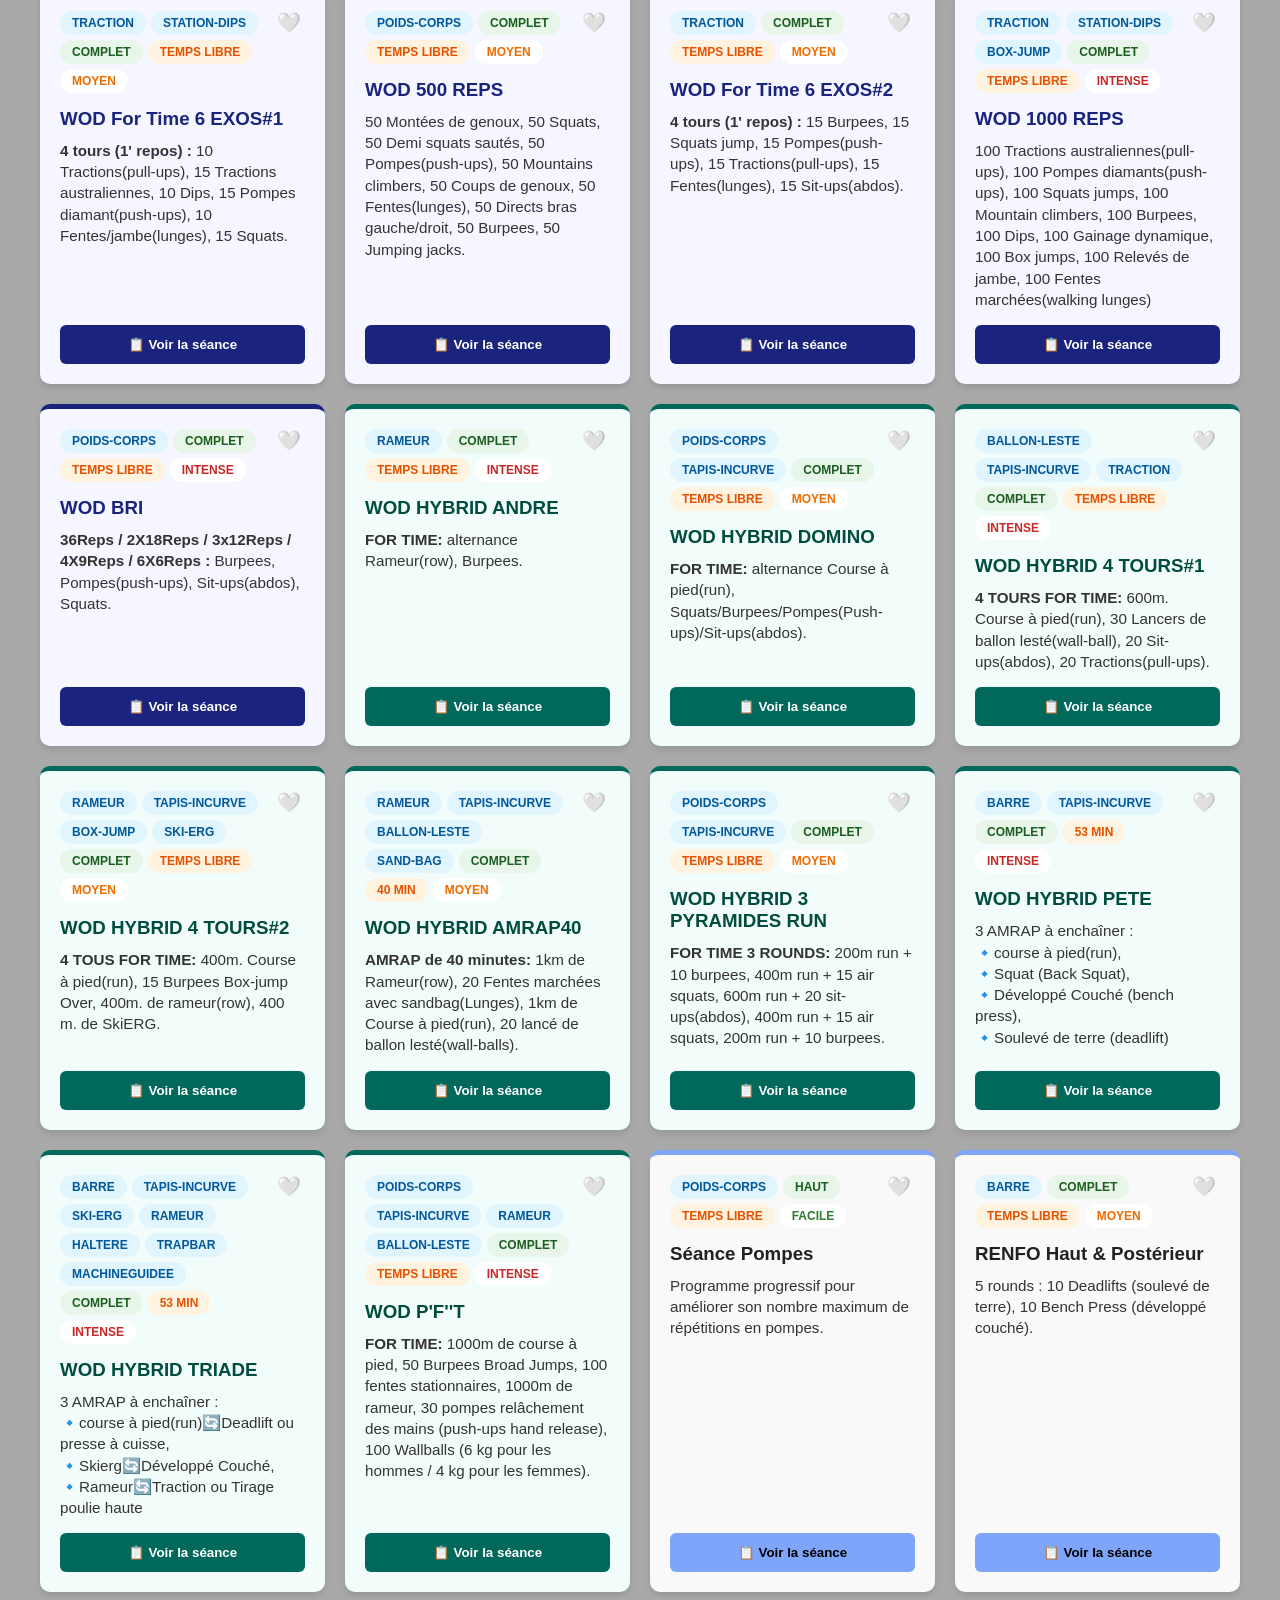
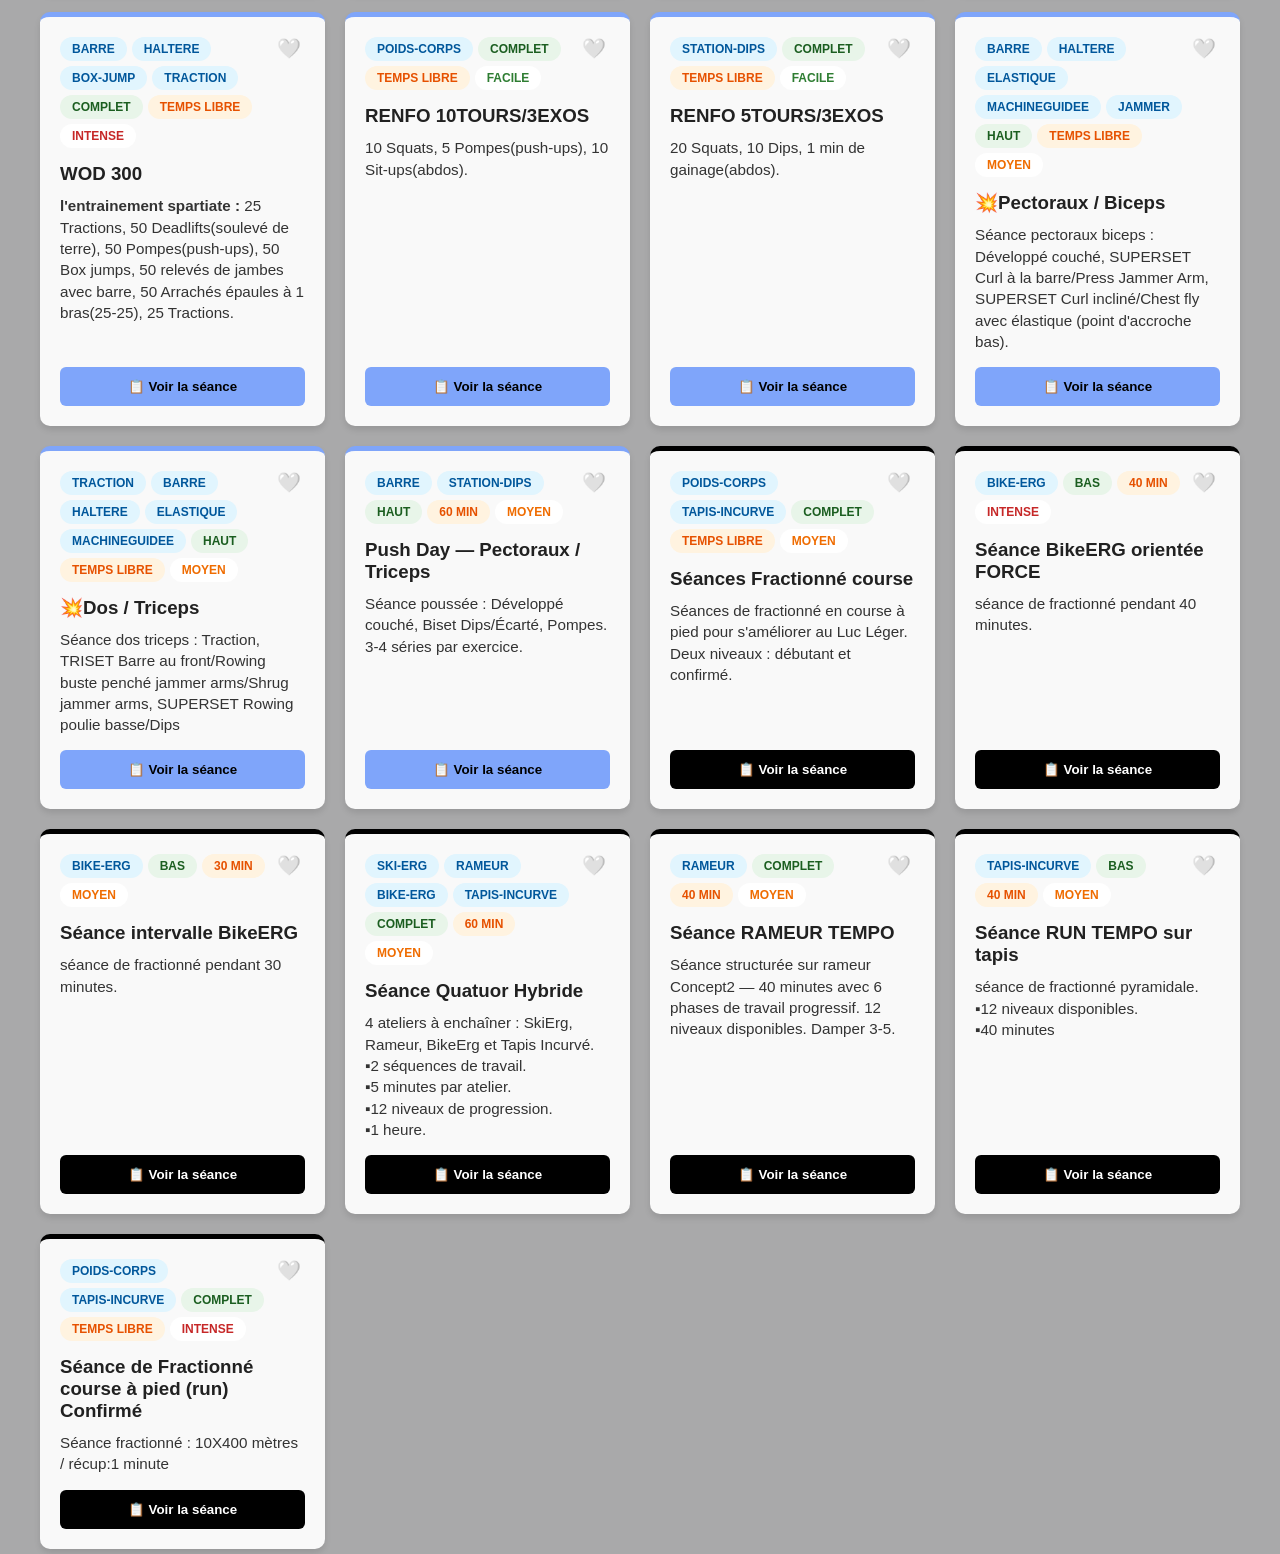
==== commit b7587b07: "Add files via upload" ====
--- a/index.html
+++ b/index.html
@@ -84,6 +84,8 @@
             <option value="sand-bag">SandBag - Sac lesté</option>
             <option value="elastique">Bande élastique</option>
             <option value="machineguidee">Machine guidée</option>
+            <option value="jammer">Jammer arms</option>
+            <option value="landmine">Landmine</option>
             <option value="kettle">Kettlebell</option>
             
         </select>
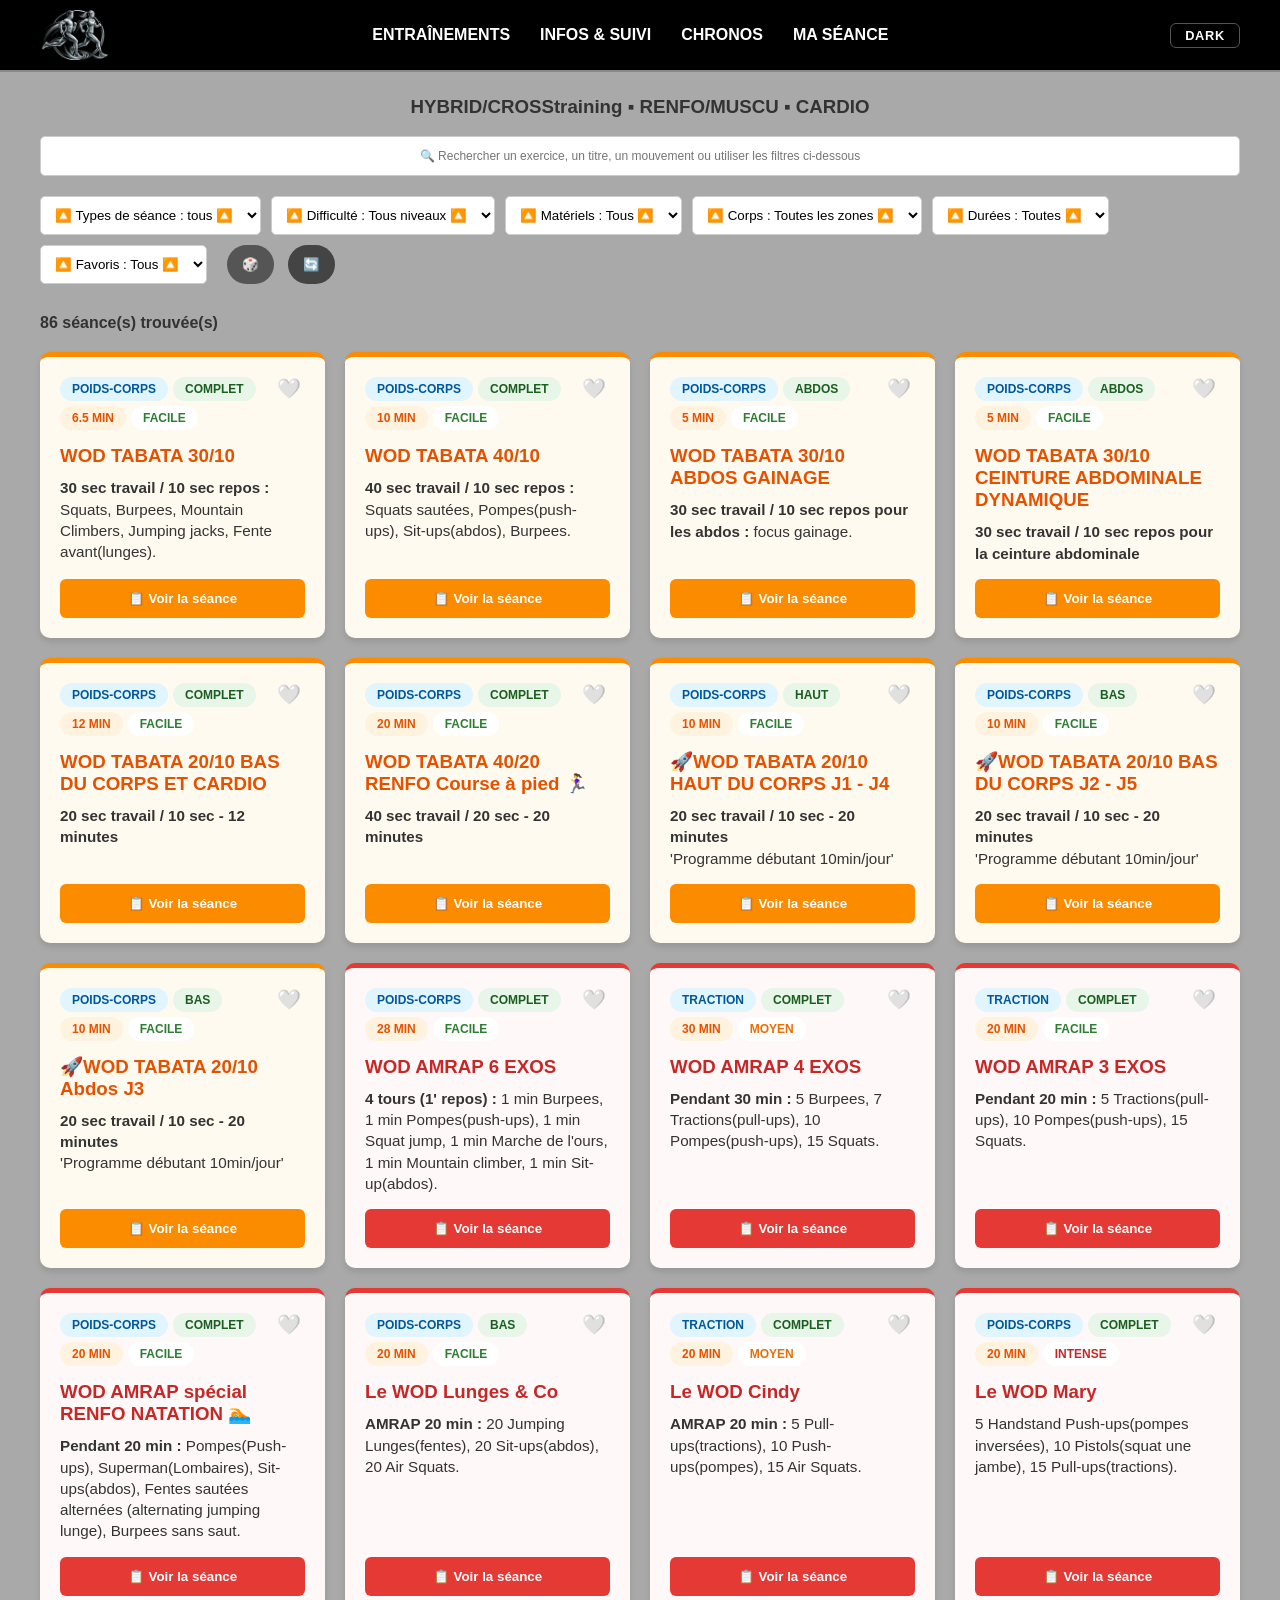
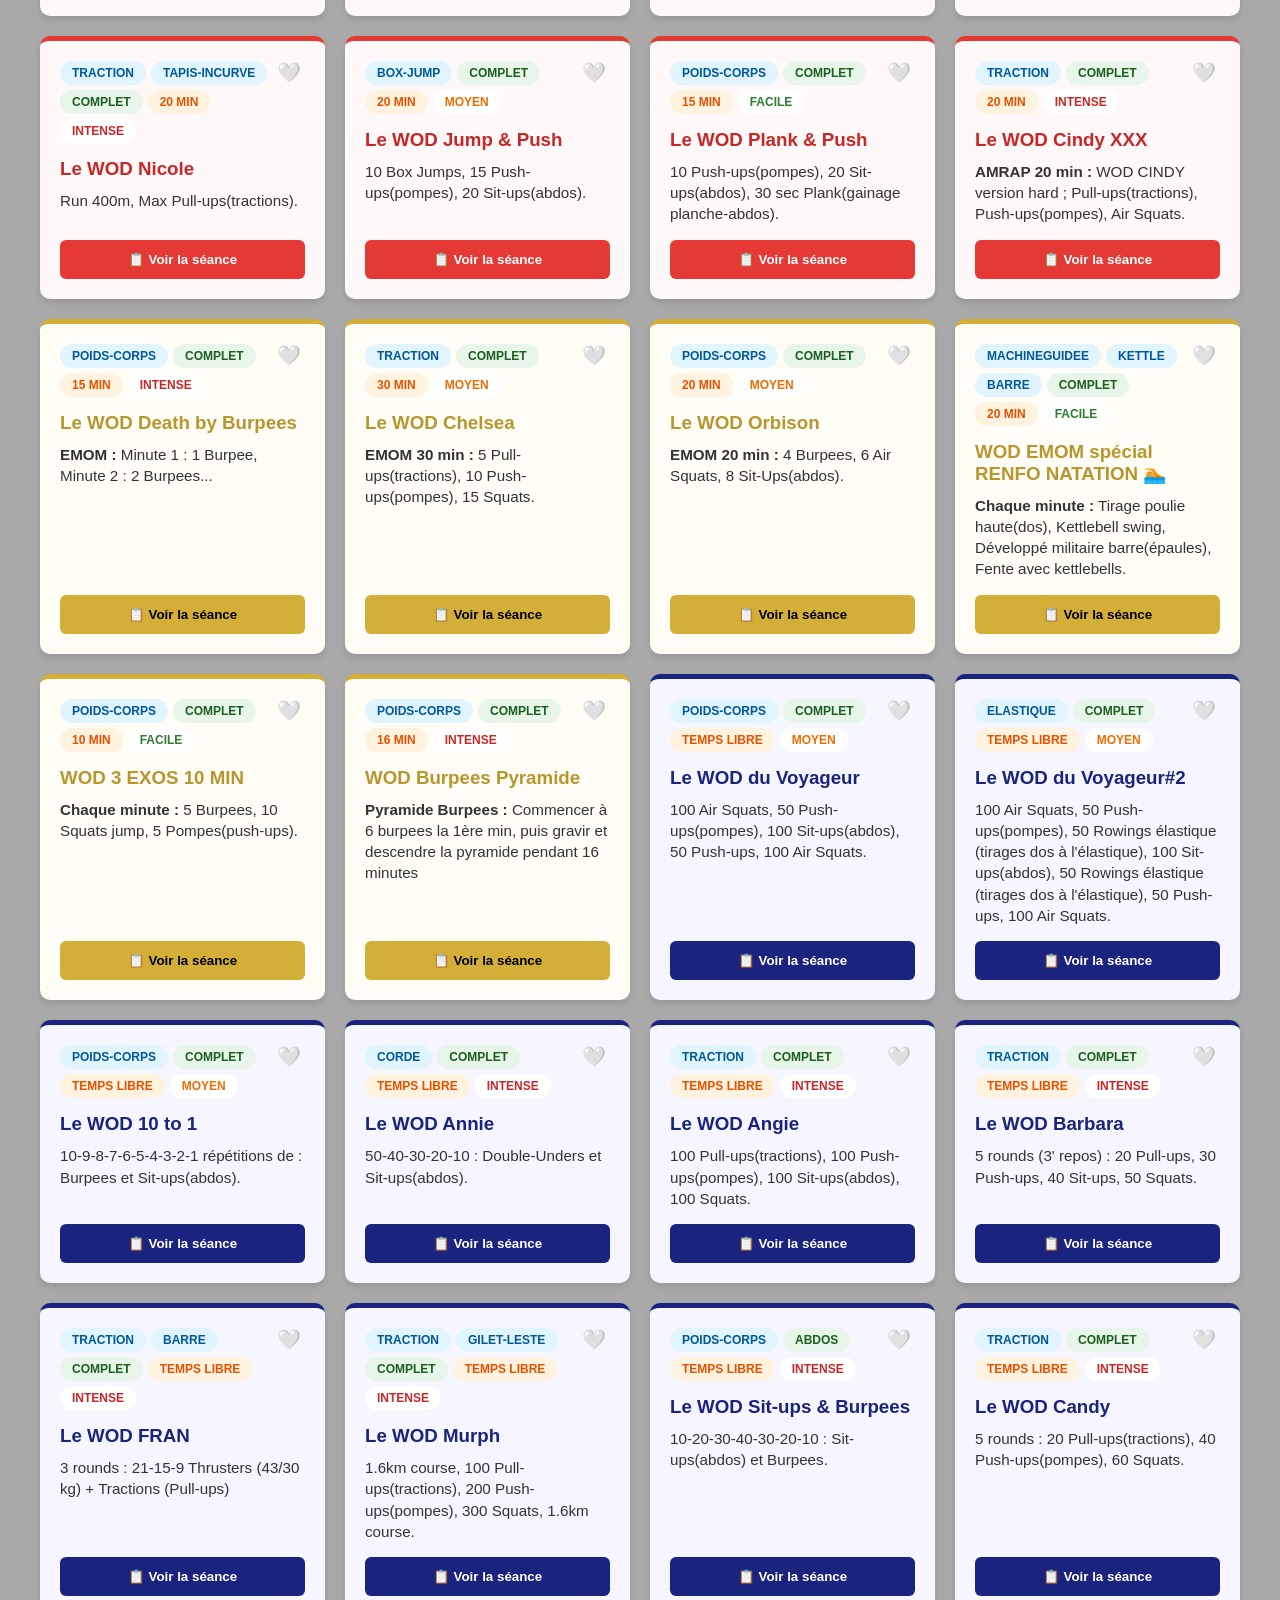
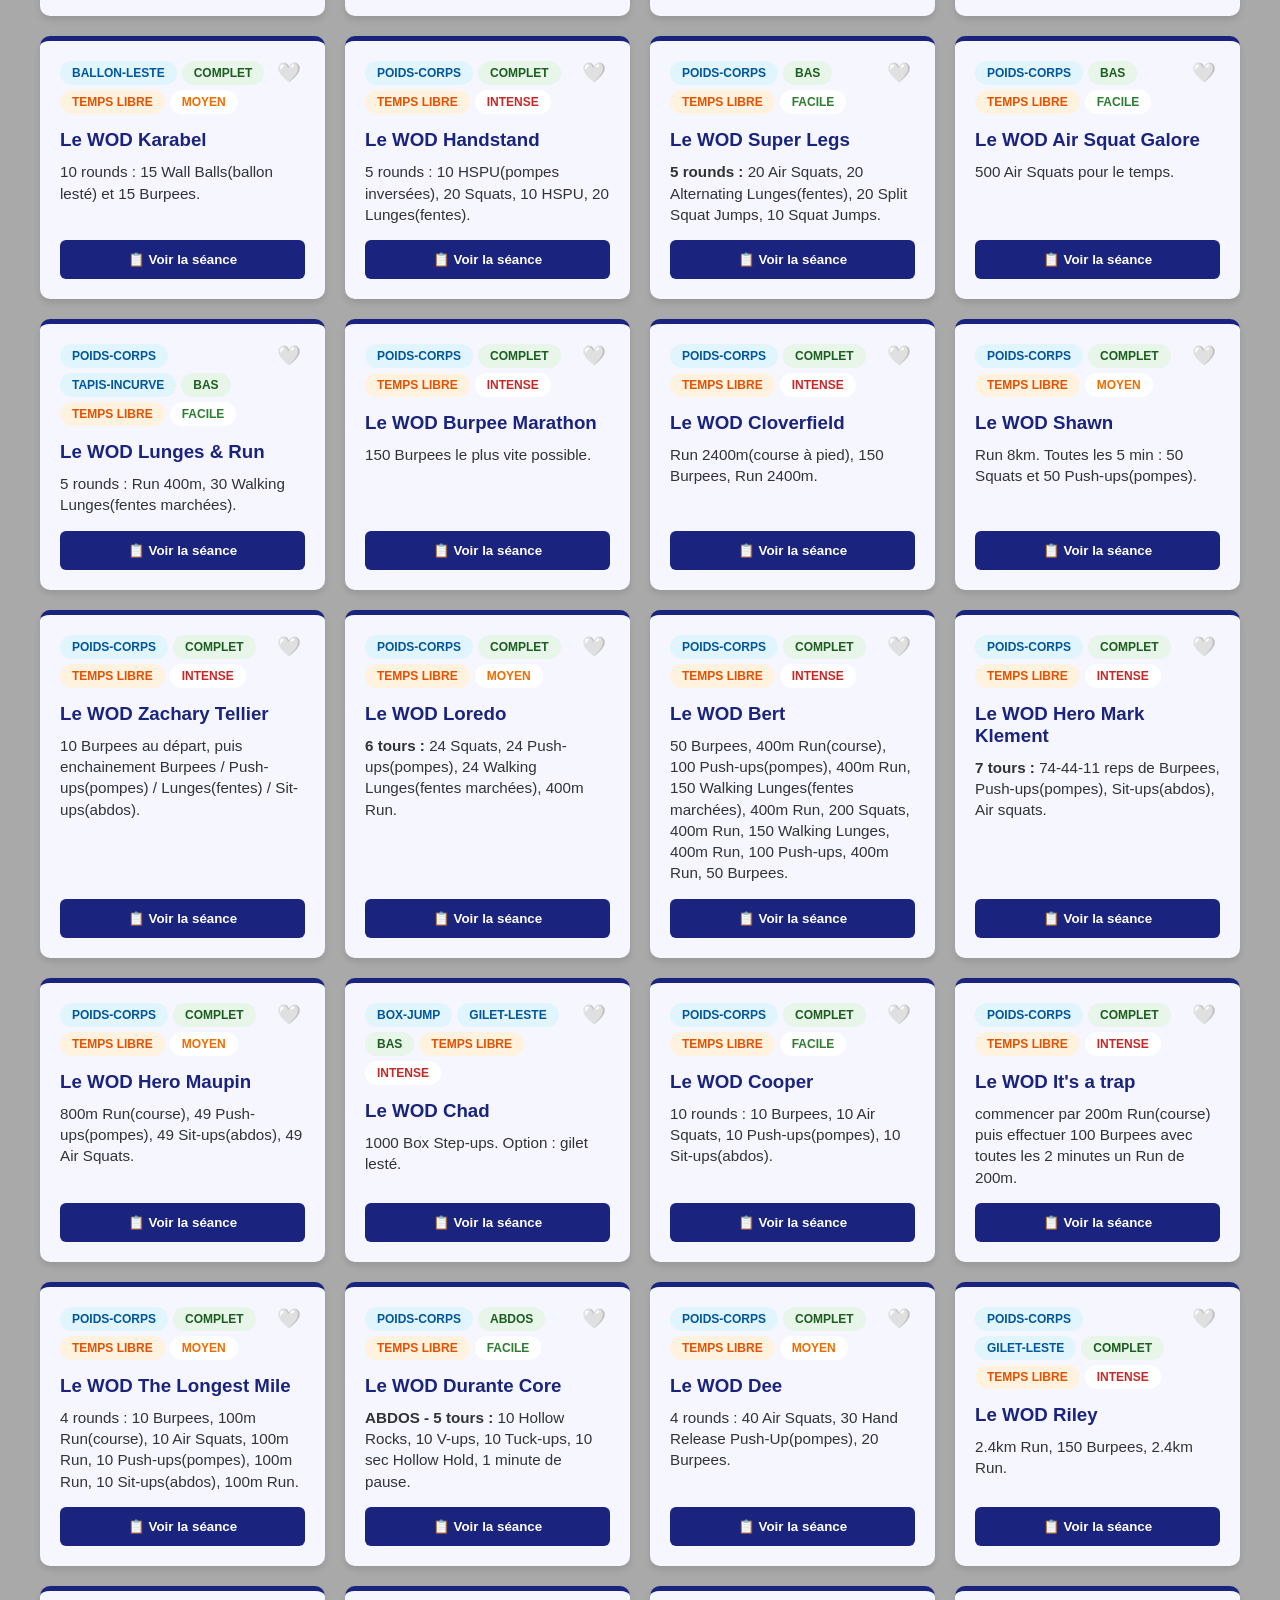
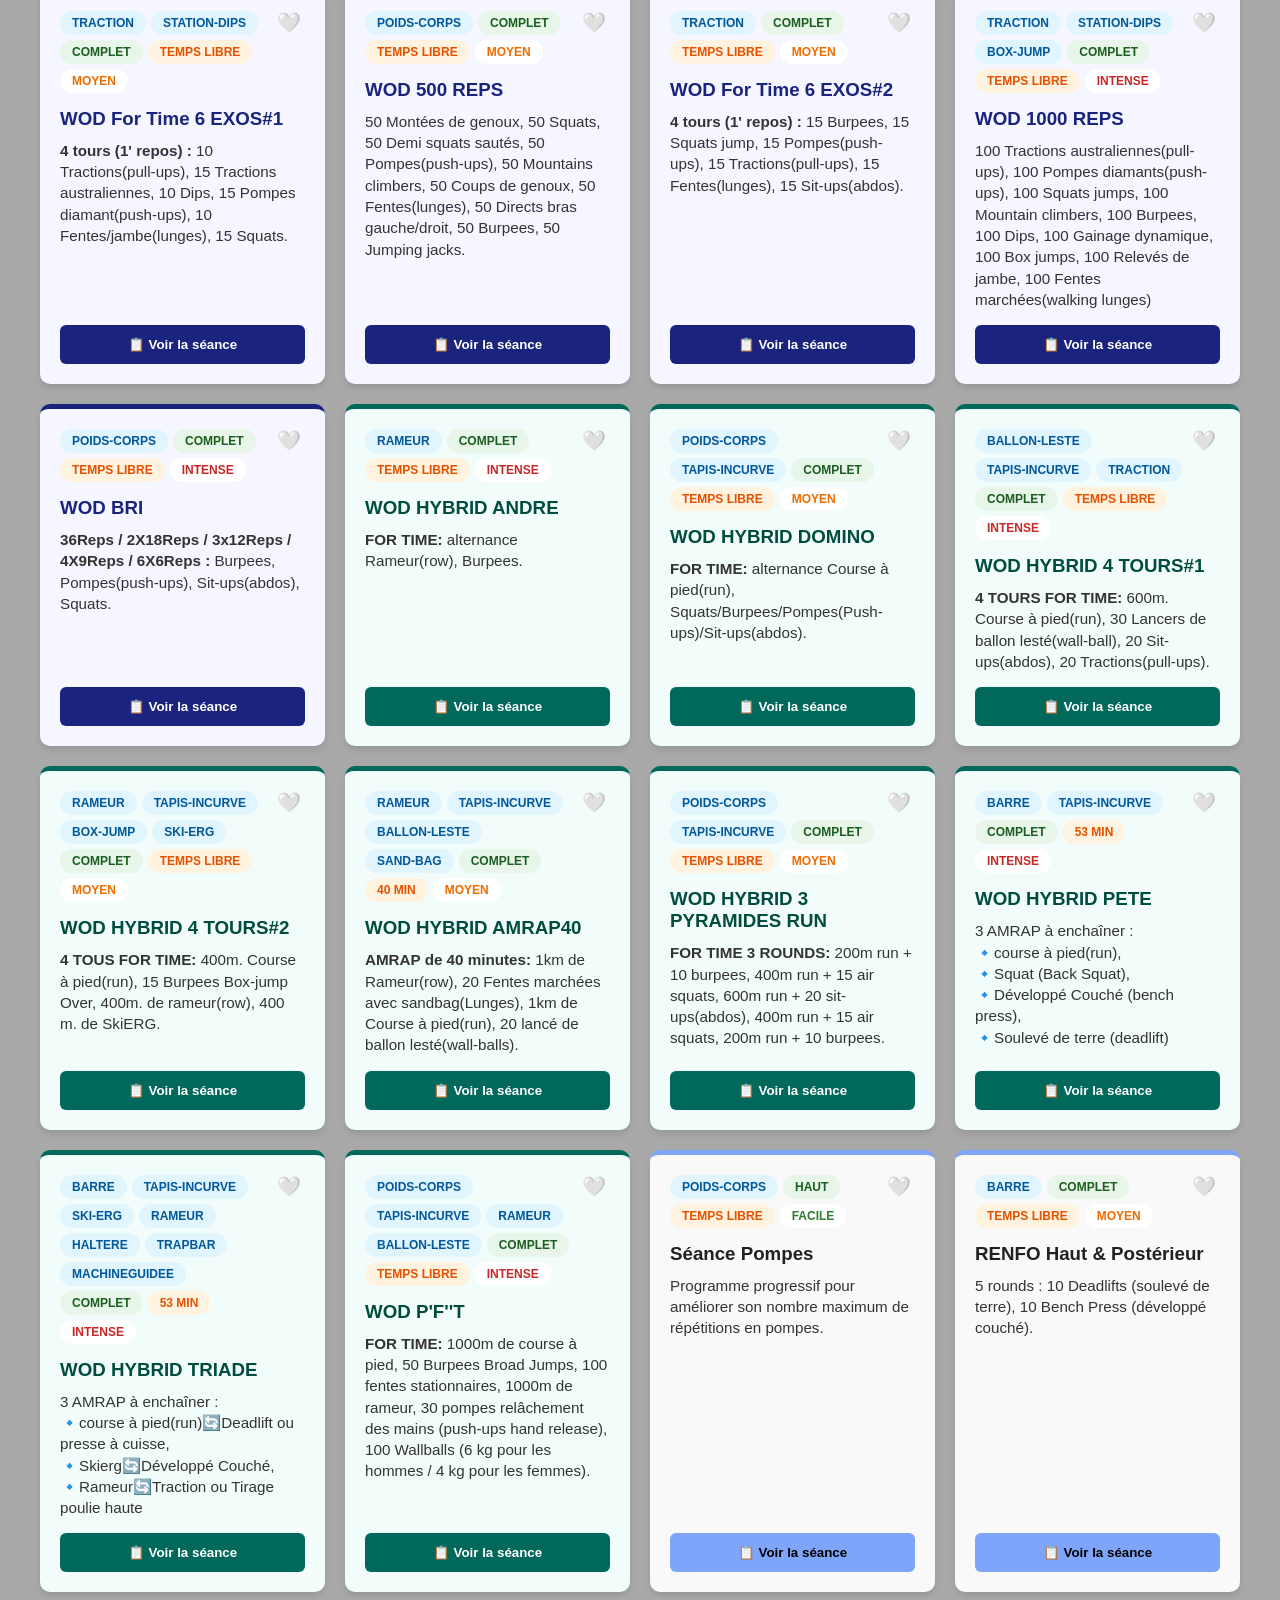
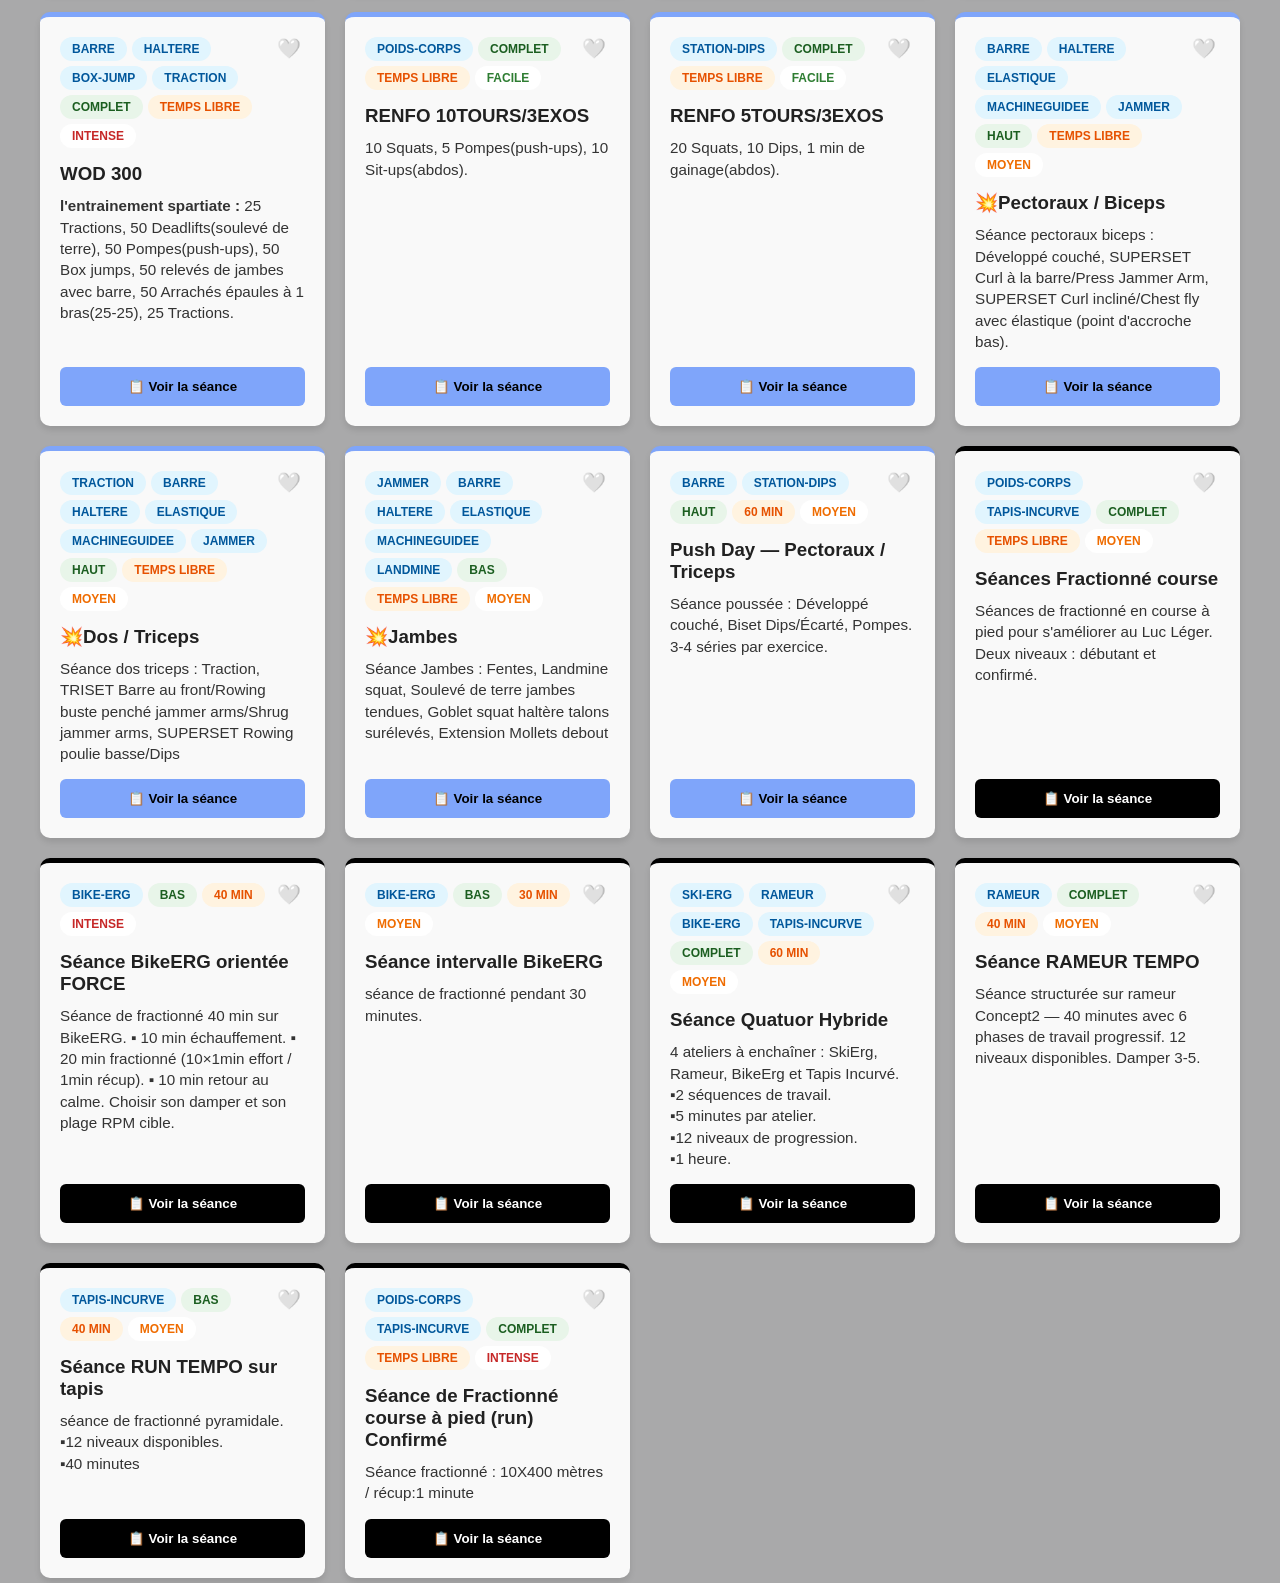
==== commit b444c7a7: "Add files via upload" ====
--- a/index.html
+++ b/index.html
@@ -29,9 +29,9 @@
         </div>
         <ul>
             <li><a href="index.html">ENTRAÎNEMENTS</a></li>
-            <li><a href="infos.html">INFOS PRATIQUES</a></li>
+            <li><a href="infos.html">INFOS &amp; SUIVI</a></li>
             <li><a href="chrono.html">CHRONOS</a></li>
-            <li><a href="seances_perso.html">CRÉER SA SÉANCE</a></li>
+            <li><a href="seances_perso.html">MA SÉANCE</a></li>
         </ul>
         <div class="nav-spacer"></div>
         <button id="btn-darkmode" onclick="toggleDarkMode()" title="Mode sombre / clair" style="background:none;border:1px solid #555;border-radius:6px;font-size:0.8em;font-weight:700;cursor:pointer;padding:4px 10px;color:#fff;width:70px;letter-spacing:0.05em;">DARK</button>
--- a/style.css
+++ b/style.css
@@ -673,6 +673,17 @@
     transform: scale(1.1);
 }
 
+/* Variante large pour les boutons RPM (texte type 70↔75) */
+.btn-niveau-wide {
+    width: auto;
+    min-width: 62px;
+    height: 38px;
+    border-radius: 20px;
+    padding: 0 10px;
+    font-size: 0.78em;
+    white-space: nowrap;
+}
+
 .type-cardio .btn-niveau.active {
     background: #000;
     border-color: #000;
@@ -727,6 +738,18 @@
     font-style: italic;
     font-weight: 400;
 }
+
+/* Classes tableau rameur tempo */
+.rameur-thead { background: #f0f0f0; }
+.rameur-dur   { padding: 6px 8px; color: #888; }
+.rameur-split-effort { color: #1a237e; }
+.rameur-split-recup  { color: #558b2f; }
+
+/* Dark mode : classes tableau rameur */
+body.dark-mode .rameur-thead { background: #383838 !important; }
+body.dark-mode .rameur-dur   { color: #aaa !important; }
+body.dark-mode .rameur-split-effort { color: #90caf9 !important; }
+body.dark-mode .rameur-split-recup  { color: #81c784 !important; }
 
 /* =============================================
    CONSEILS — BLOCS DE CONTENU MODALE
@@ -762,6 +785,27 @@
 }
 .btn-favori:hover { transform: scale(1.3); }
 
+/* =============================================
+   CLASSES CONSEILS — blocs modales infos.html
+   ============================================= */
+
+/* Email contact */
+.conseil-email-box   { background:#f0f0f0; border-radius:8px; padding:10px 16px; display:inline-block; margin-bottom:14px; }
+.conseil-email-label { font-size:0.82em; color:#666; display:block; margin-bottom:4px; }
+.conseil-email-adresse { font-weight:700; color:#222; font-size:1em; user-select:all; }
+
+/* Note média (youtube, image) */
+.conseil-media-note  { font-size:0.78em; color:#999; text-align:center; margin-bottom:12px; }
+
+/* Séparateur */
+.conseil-sep { border:none; border-top:1px solid #eee; margin:14px 0; }
+
+/* Lexique mouvements */
+.lex-titre       { margin:0 0 8px; font-size:1em; color:#000; }
+.lex-explication { font-size:0.9em; color:#444; margin:0 0 8px; }
+.lex-img-link    { color:#1a237e; font-weight:700; text-decoration:none; }
+.lex-muscles-sec { margin-top:6px; font-size:0.82em; color:#666; }
+
 /* ══════════════════════════════════════════════════════════════
    DARK MODE — body.dark-mode
    Activé via le bouton 🌙 dans la nav (index.html & infos.html)
@@ -868,3 +912,84 @@
     color: #fff !important;
 }
 
+/* ── Dark mode : corrections de contraste ──────────────────────── */
+
+/* Tags type/catégorie dans les cartes */
+body.dark-mode .tag-type   { background: #333 !important; color: #e0e0e0 !important; }
+body.dark-mode .tag-material { background: #1a3a4a !important; color: #80deea !important; }
+body.dark-mode .tag-body   { background: #1a3a25 !important; color: #80cfa0 !important; }
+body.dark-mode .tag-time   { background: #3a2a10 !important; color: #ffcc80 !important; }
+body.dark-mode .tag-facile { background: transparent !important; color: #81c784 !important; }
+body.dark-mode .tag-moyen  { background: transparent !important; color: #ffb74d !important; }
+body.dark-mode .tag-intense{ background: transparent !important; color: #e57373 !important; }
+
+/* Tableau rameur tempo */
+body.dark-mode table { background: #2a2a2a; color: #e0e0e0; }
+body.dark-mode thead tr { background: #383838 !important; }
+body.dark-mode th { color: #e0e0e0 !important; border-bottom: 1px solid #555; }
+body.dark-mode td { color: #ddd !important; border-bottom-color: #444 !important; }
+body.dark-mode td[style*="color:#888"] { color: #aaa !important; }
+body.dark-mode .run-tempo-phases-wrap strong[style*="color:#1a237e"] { color: #90caf9 !important; }
+
+/* Séance rameur : couleurs des lignes */
+body.dark-mode .run-effort { background: #2a2010 !important; border-bottom-color: #5a4020 !important; }
+body.dark-mode .run-effort .run-speed { color: #ffb74d !important; }
+body.dark-mode .run-recup  { background: #162010 !important; border-bottom-color: #2a4020 !important; }
+body.dark-mode .run-recup .run-speed  { color: #81c784 !important; }
+body.dark-mode .run-min    { color: #aaa !important; }
+
+/* Modal scaled (VERSION SCALED) */
+body.dark-mode .modal-scaled { background: #2e2e2e !important; }
+body.dark-mode .modal-scaled .modal-section-title { color: #e0e0e0 !important; }
+body.dark-mode .modal-scaled .modal-intro { color: #ccc !important; }
+body.dark-mode .modal-scaled .modal-exercises li { color: #ddd !important; border-bottom-color: #444 !important; }
+
+/* Conseil (bloc jaune) */
+body.dark-mode .modal-conseil { background: #2a2510 !important; border-left-color: #c9a227 !important; }
+body.dark-mode .modal-conseil strong { color: #f0d060 !important; }
+body.dark-mode .modal-conseil { color: #d0c090 !important; }
+
+/* Modal-intro et modal-exercises généraux */
+body.dark-mode .modal-intro { color: #ccc !important; }
+body.dark-mode .modal-exercises li { color: #ddd !important; border-bottom-color: #444 !important; }
+body.dark-mode .modal-exercises li::before { color: #888 !important; }
+body.dark-mode .modal-section-title { color: #ccc !important; }
+
+/* Format label en haut de modale */
+body.dark-mode .modal-format-label { color: #bbb !important; }
+
+/* Infos.html : texte dans les cartes conseils */
+body.dark-mode .conseil-body { color: #ccc !important; background: #2a2a2a !important; }
+body.dark-mode .conseil-body p,
+body.dark-mode .conseil-body li { color: #ccc !important; }
+body.dark-mode .conseil-body h4,
+body.dark-mode .conseil-body h3 { color: #f0f0f0 !important; }
+body.dark-mode .conseil-body a  { color: #90caf9 !important; }
+
+/* Styles inline dans le tableau rameur (split/500m) */
+body.dark-mode #run-tempo-phases strong { color: #90caf9 !important; }
+body.dark-mode #run-tempo-phases em     { color: #81c784 !important; }
+
+/* ── Texte des blocs conseils dans modales (infos.html) ────────────────── */
+
+/* Bloc texte général */
+body.dark-mode .conseil-texte p { color: #ddd !important; }
+body.dark-mode .conseil-texte strong { color: #f0f0f0 !important; }
+
+/* Email contact */
+body.dark-mode .conseil-email-box     { background: #333 !important; }
+body.dark-mode .conseil-email-label   { color: #bbb !important; }
+body.dark-mode .conseil-email-adresse { color: #eee !important; }
+
+/* Note média */
+body.dark-mode .conseil-media-note { color: #888 !important; }
+
+/* Séparateur */
+body.dark-mode .conseil-sep { border-top-color: #444 !important; }
+
+/* Lexique mouvements */
+body.dark-mode .lex-titre       { color: #f0f0f0 !important; }
+body.dark-mode .lex-explication { color: #ccc !important; }
+body.dark-mode .lex-img-link    { color: #90caf9 !important; }
+body.dark-mode .lex-muscles-sec { color: #bbb !important; }
+
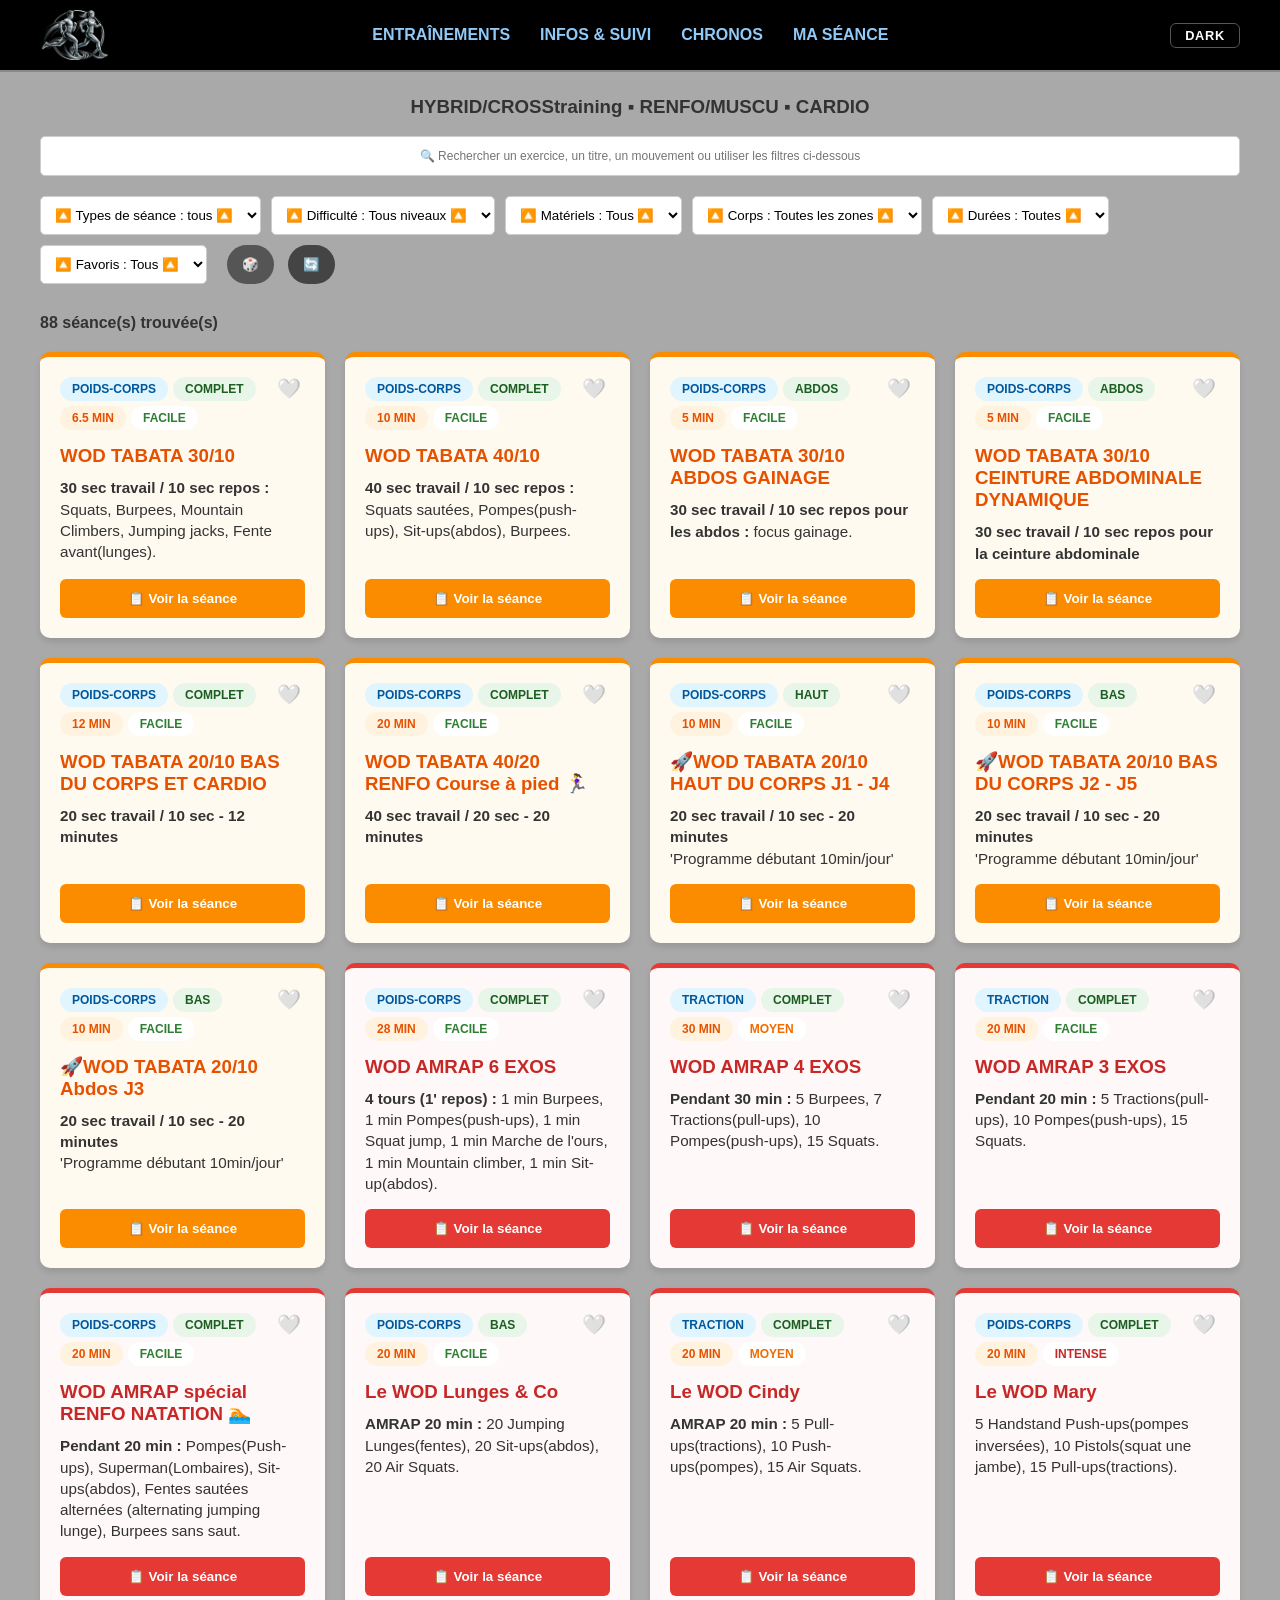
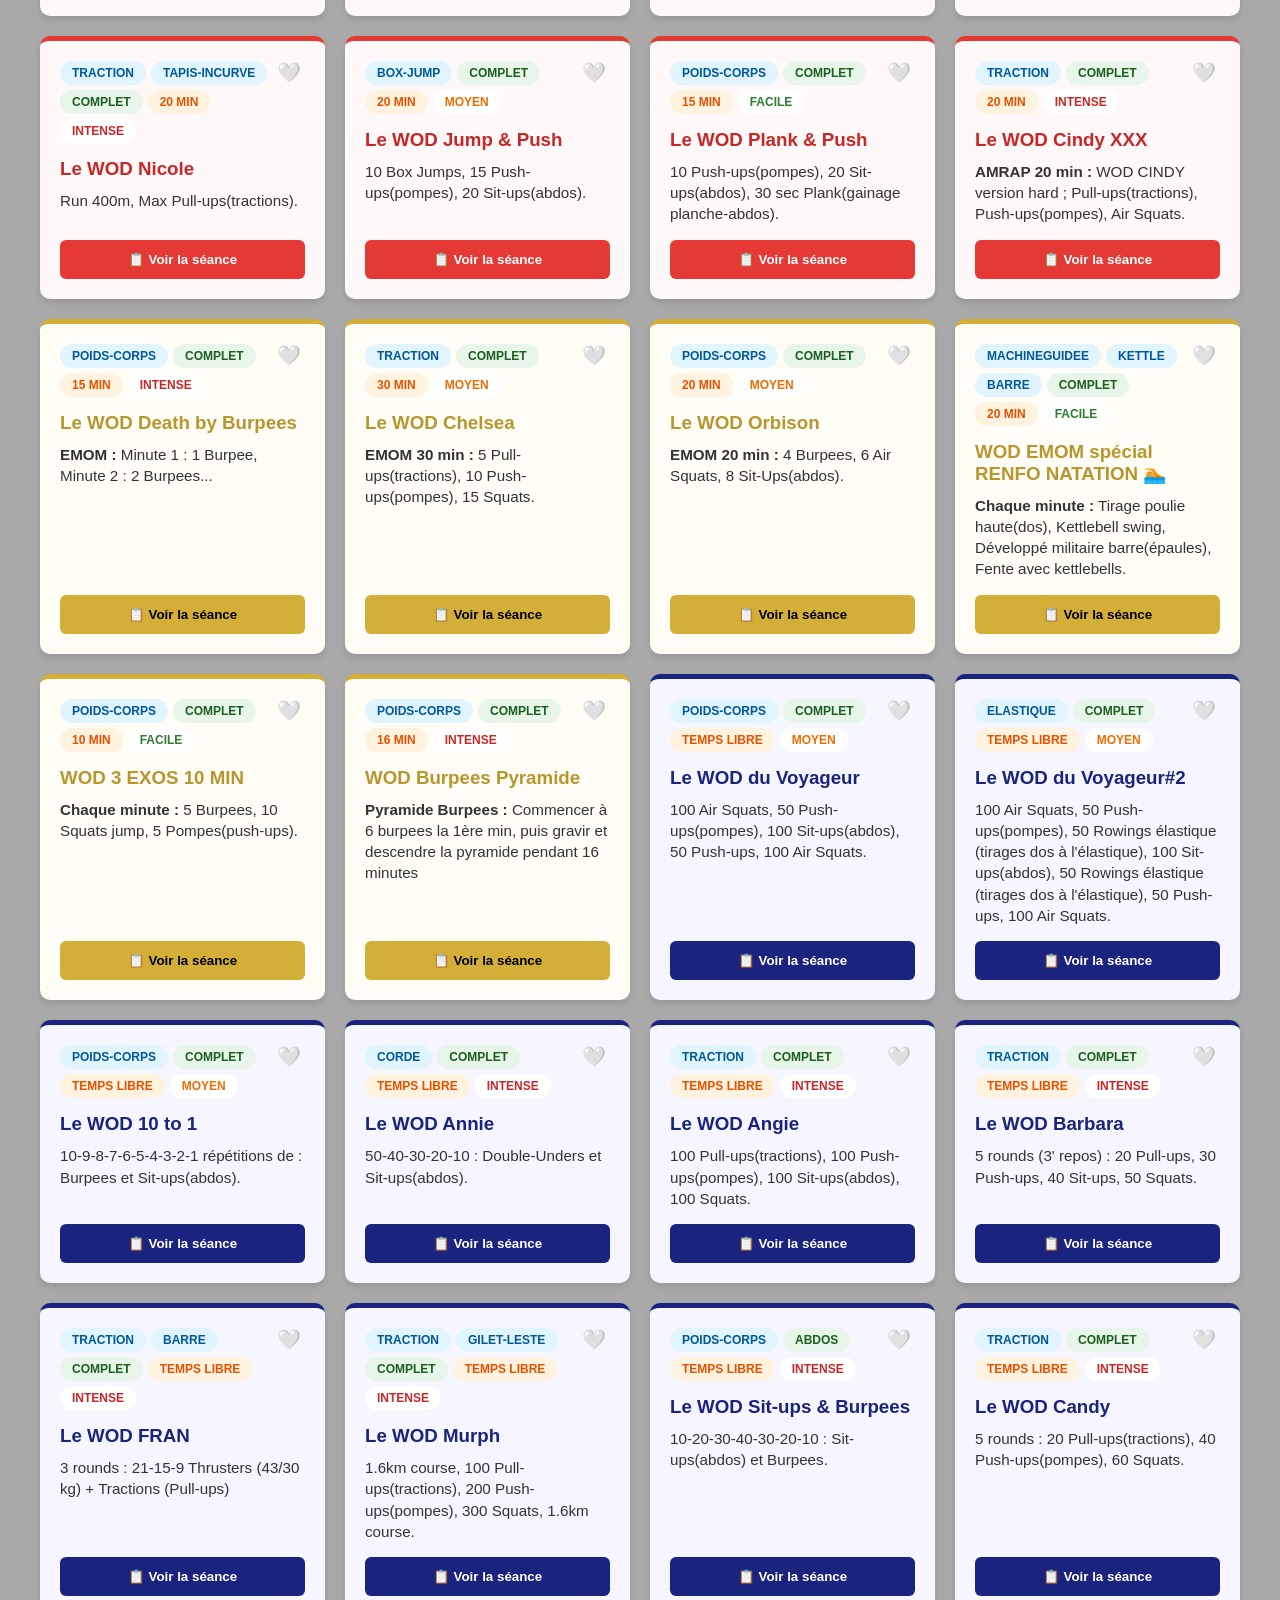
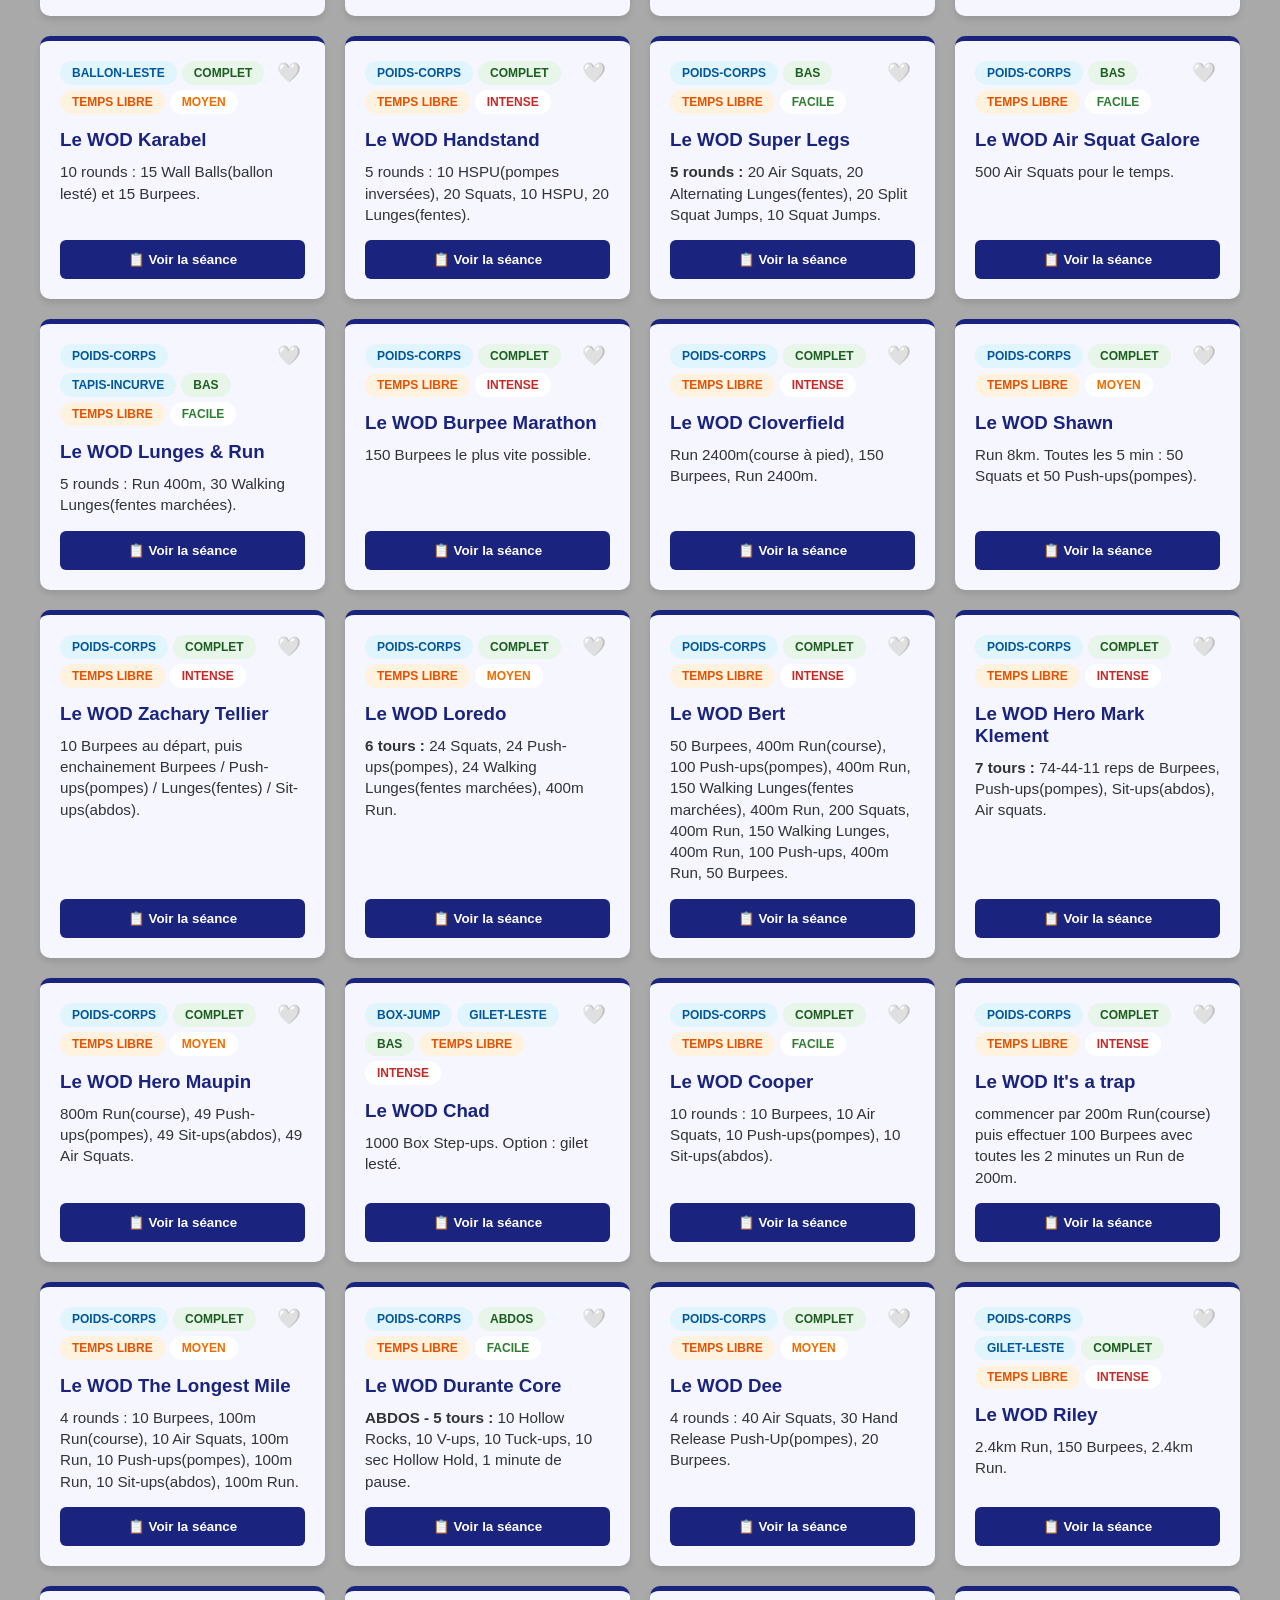
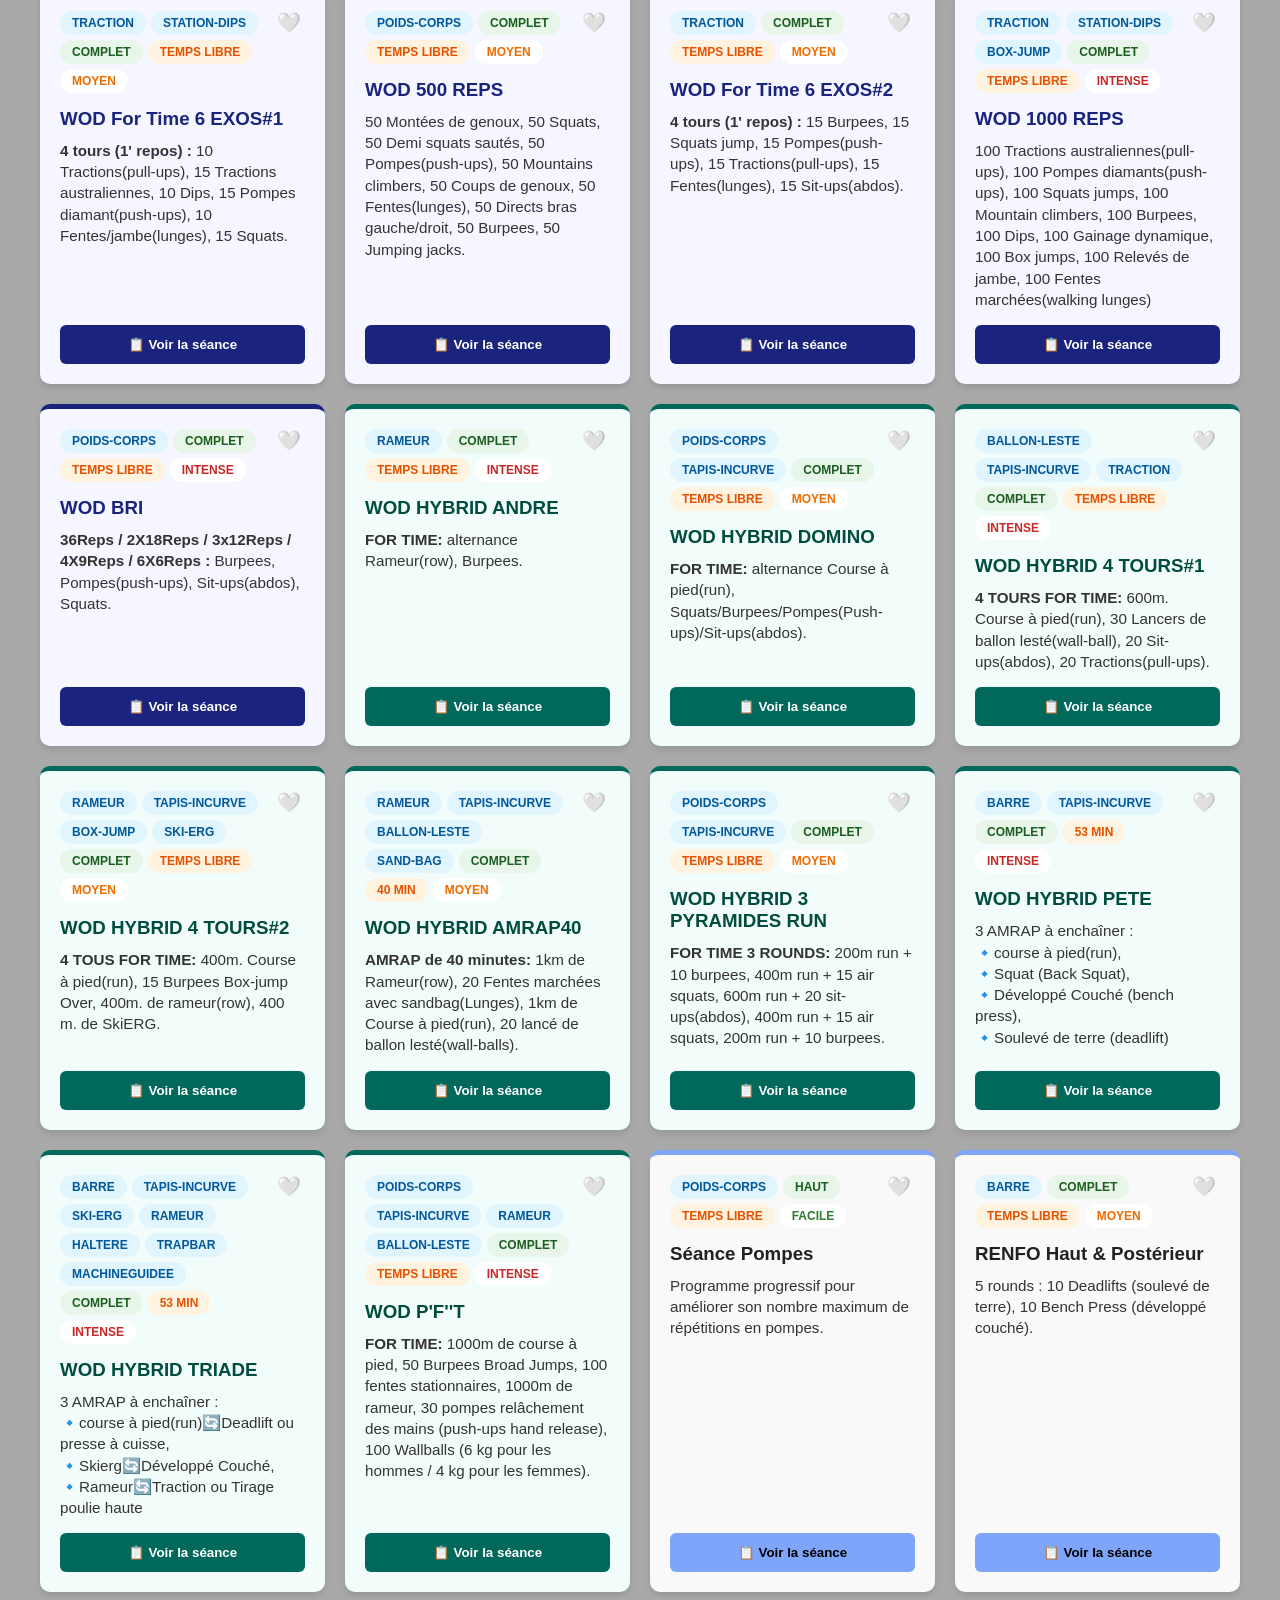
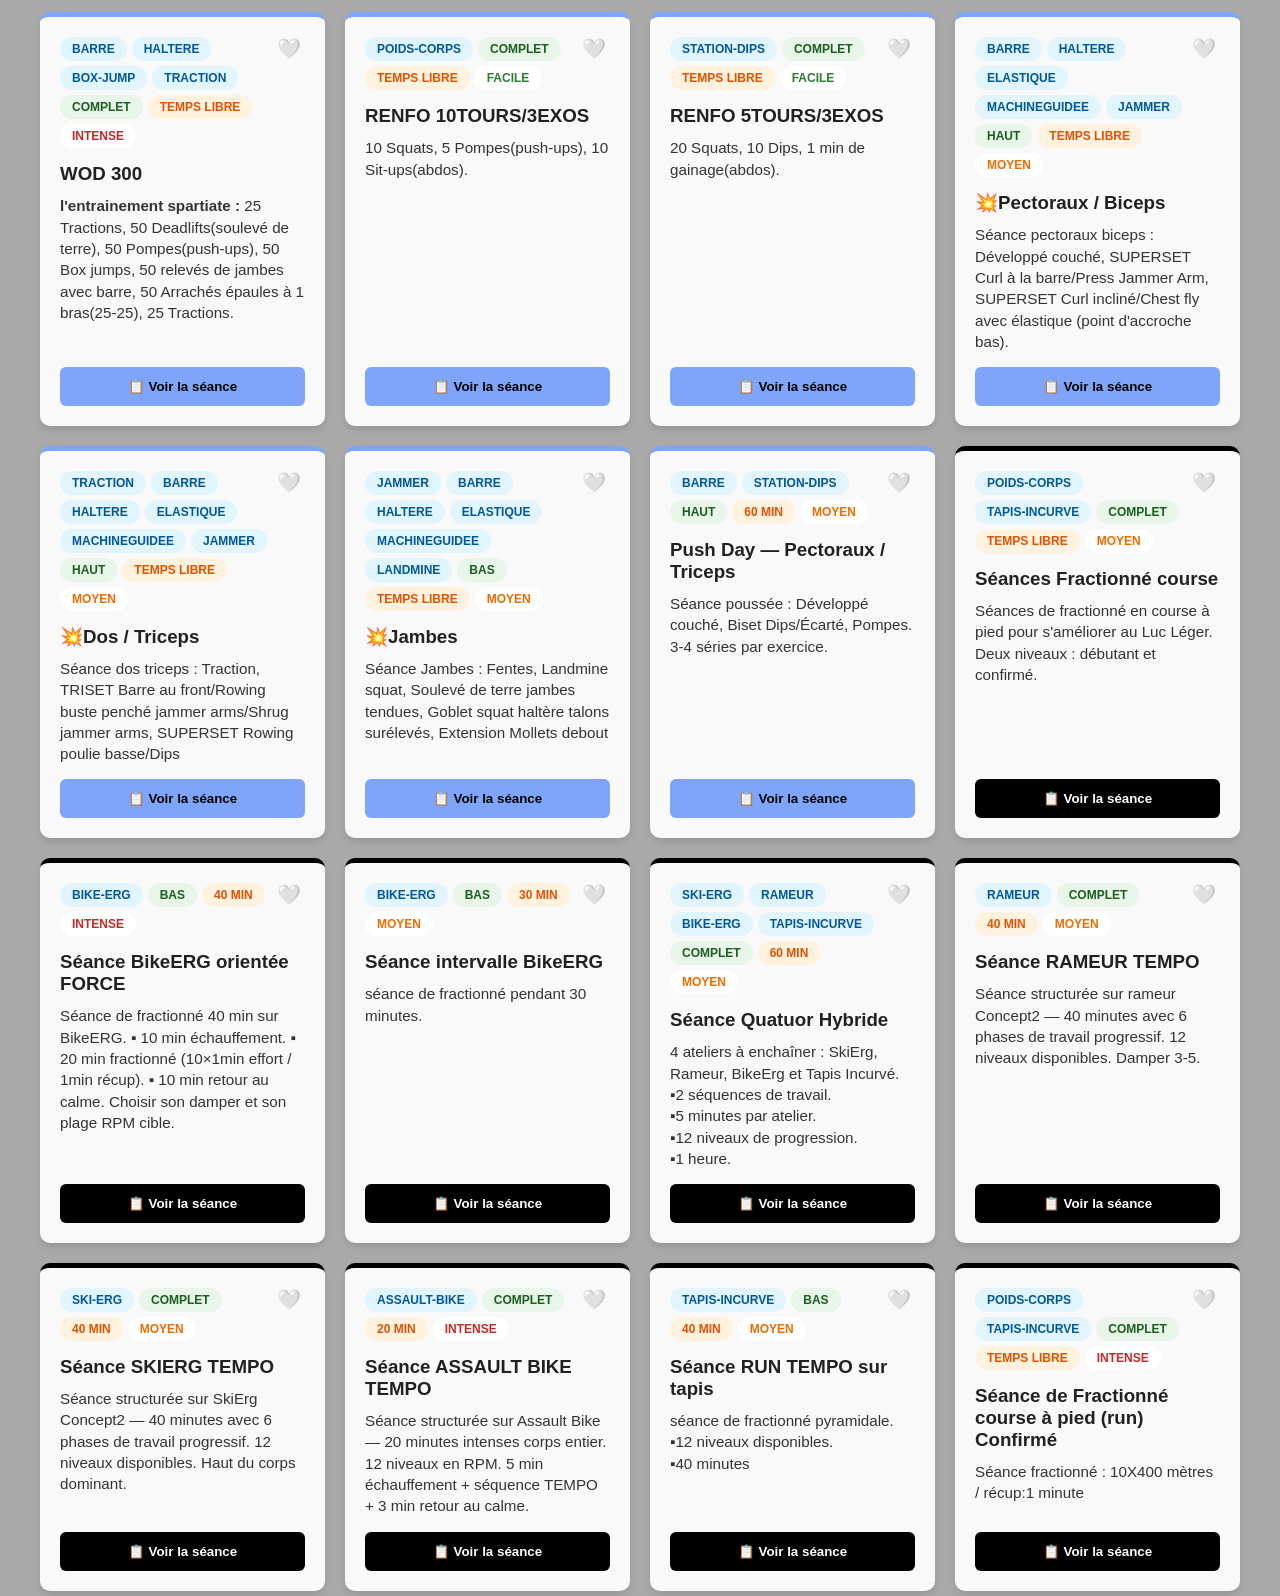
==== commit 71e62af2: "Add files via upload" ====
--- a/index.html
+++ b/index.html
@@ -77,6 +77,7 @@
             <option value="bike-erg">BikeErg</option>
             <option value="ski-erg">SkiErg</option>
             <option value="tapis-incurve">Tapis de course</option>
+            <option value="assault-bike">Assault Bike</option>
             <option value="ballon-leste">Ballon lesté</option>
             <option value="gilet-leste">Gilet lesté</option>
             <option value="box-jump">Box jump</option>
--- a/style.css
+++ b/style.css
@@ -54,7 +54,7 @@
 
 nav ul li a {
     display: block;
-    color: white;
+    color: #90caf9;
     text-decoration: none;
     padding: 20px 15px; /* On réduit de 25px à 15px pour gagner de la place */
     font-weight: bold;
@@ -64,6 +64,7 @@
 
 nav ul li a:hover {
     background-color: #333;
+    color: white;
 }
 
 .submenu {
